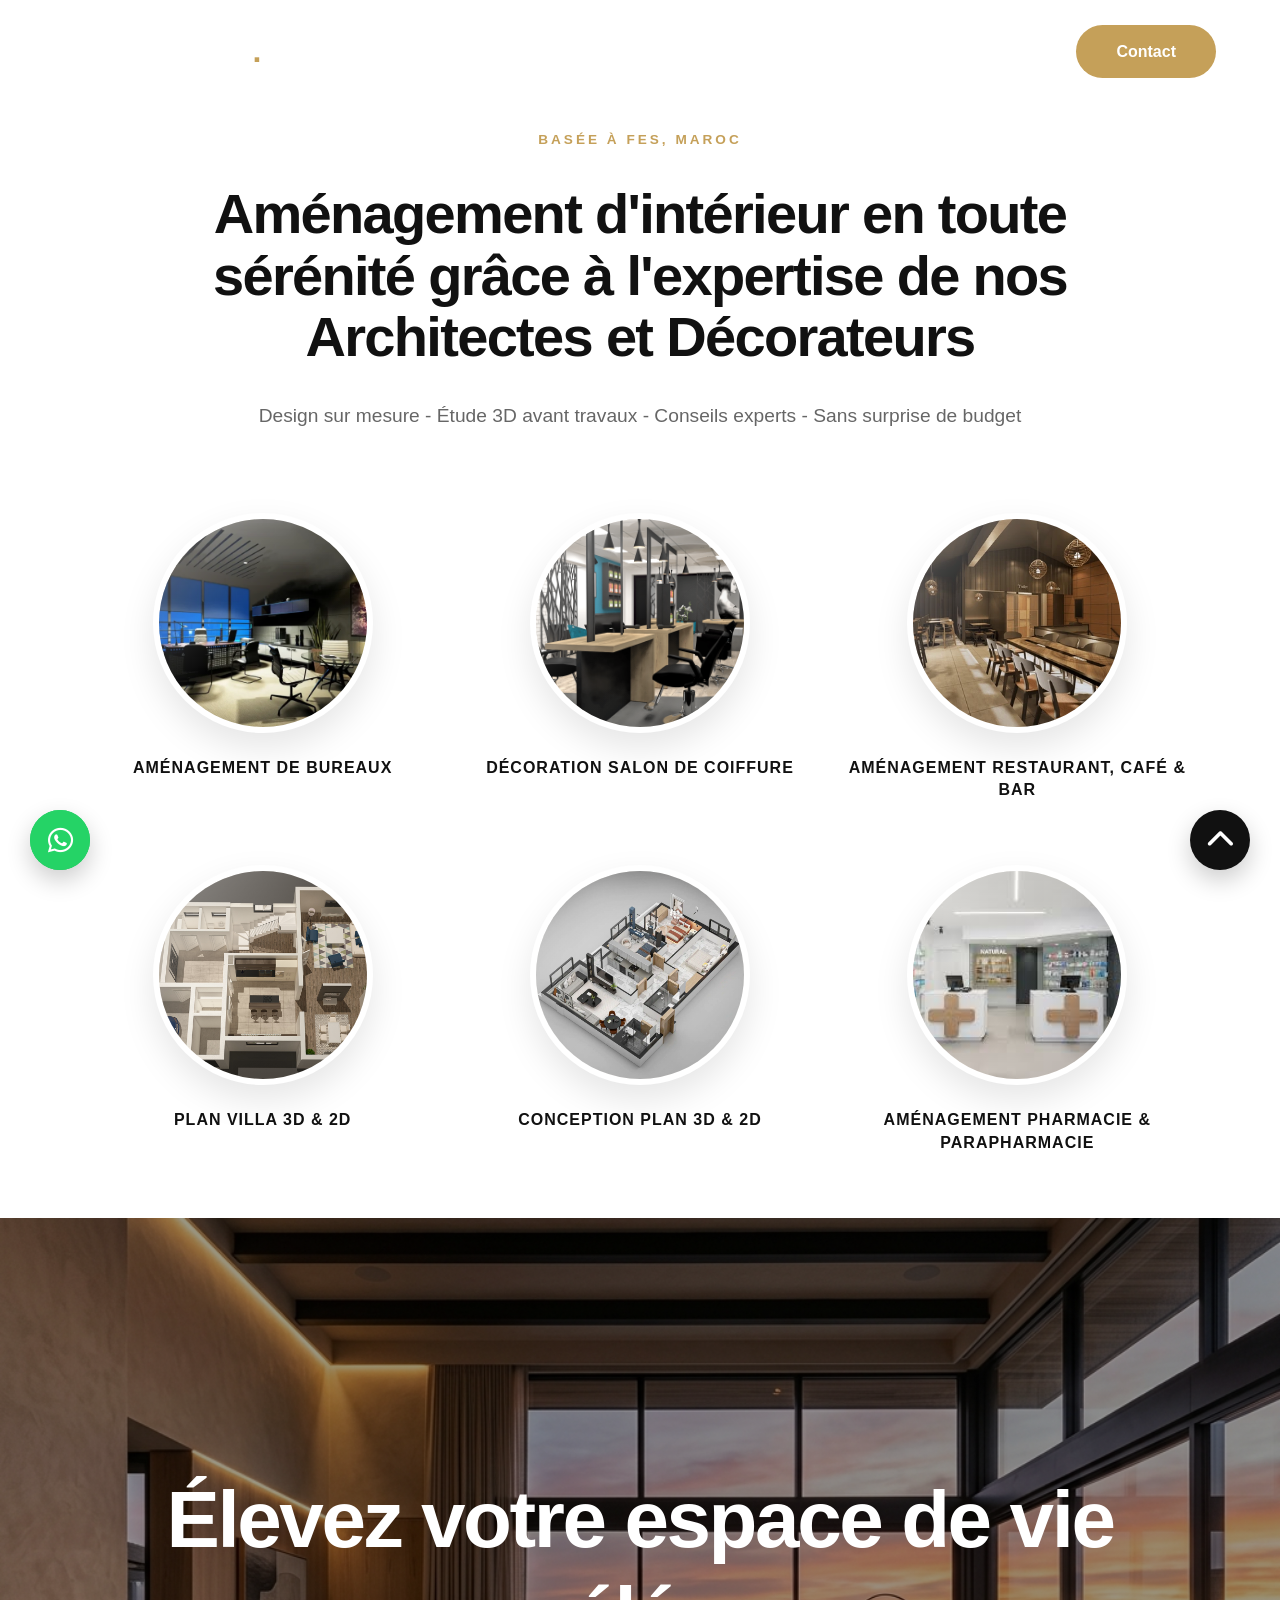
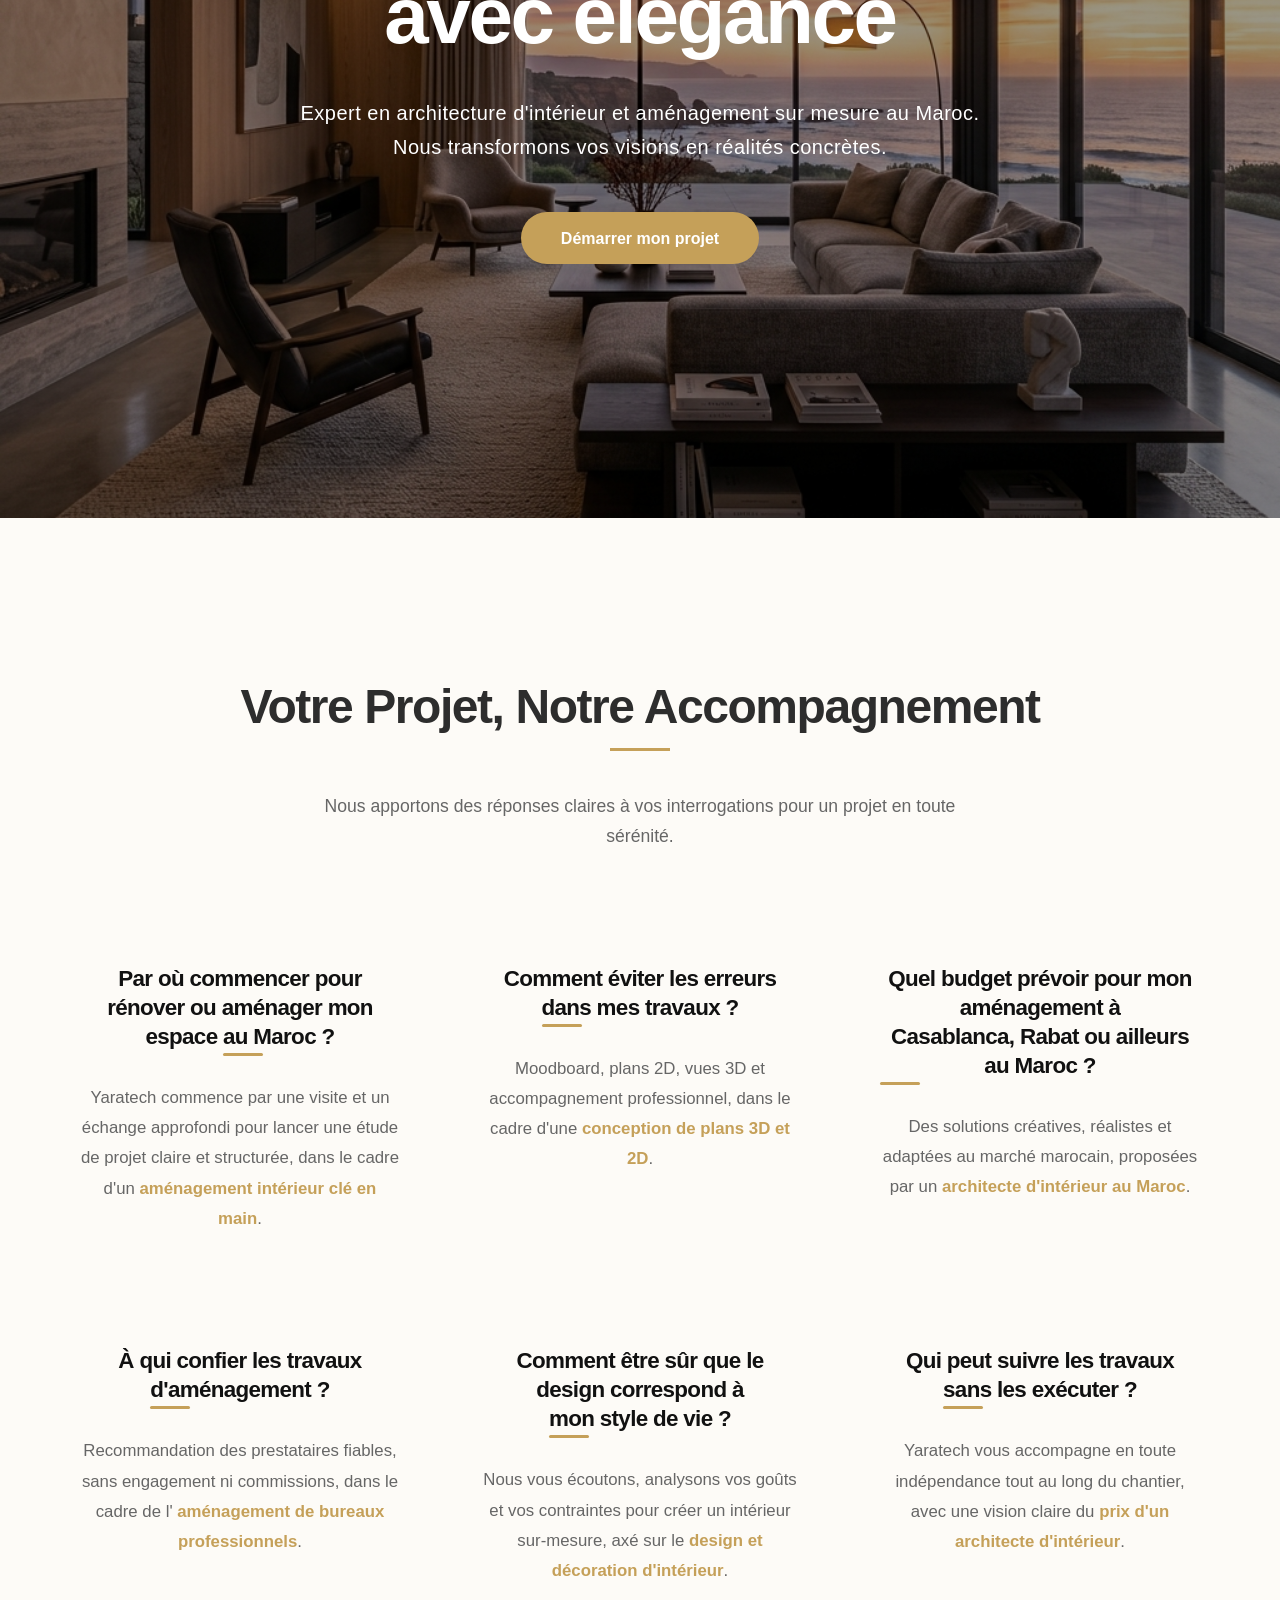
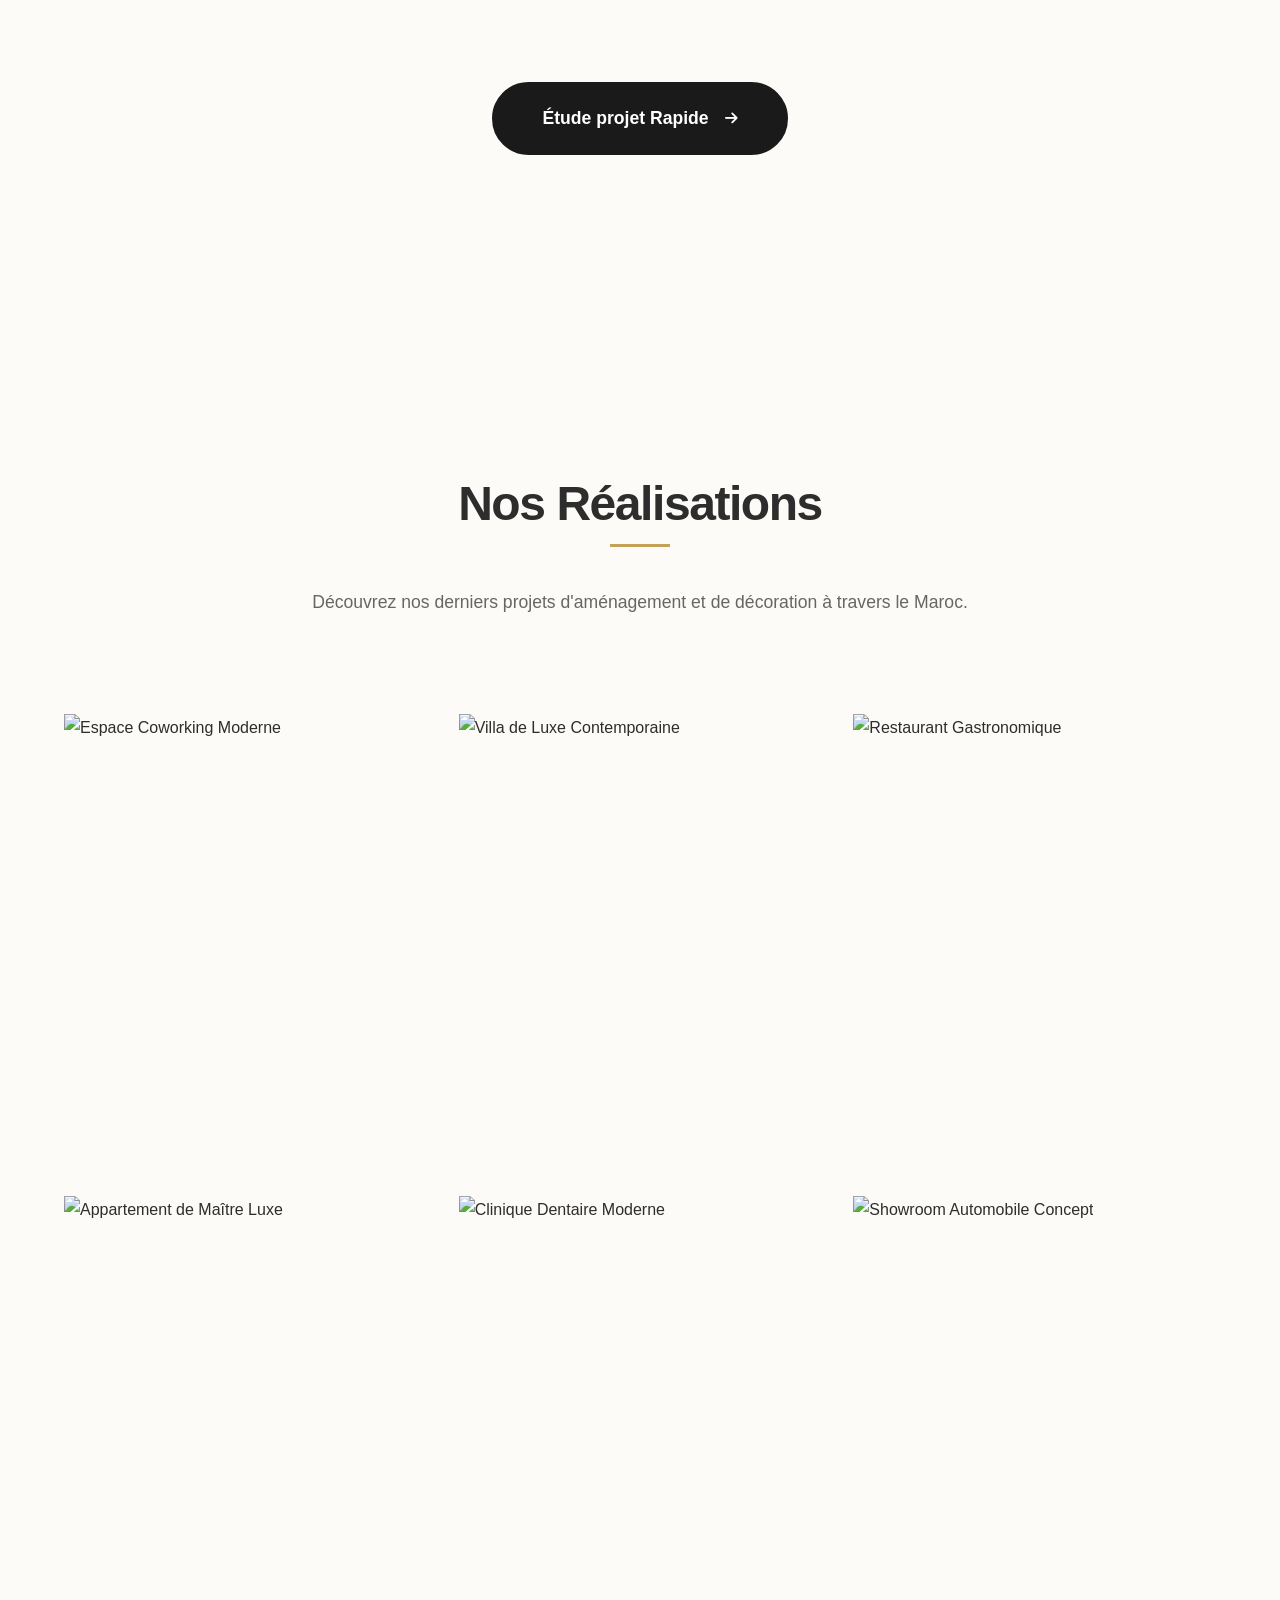
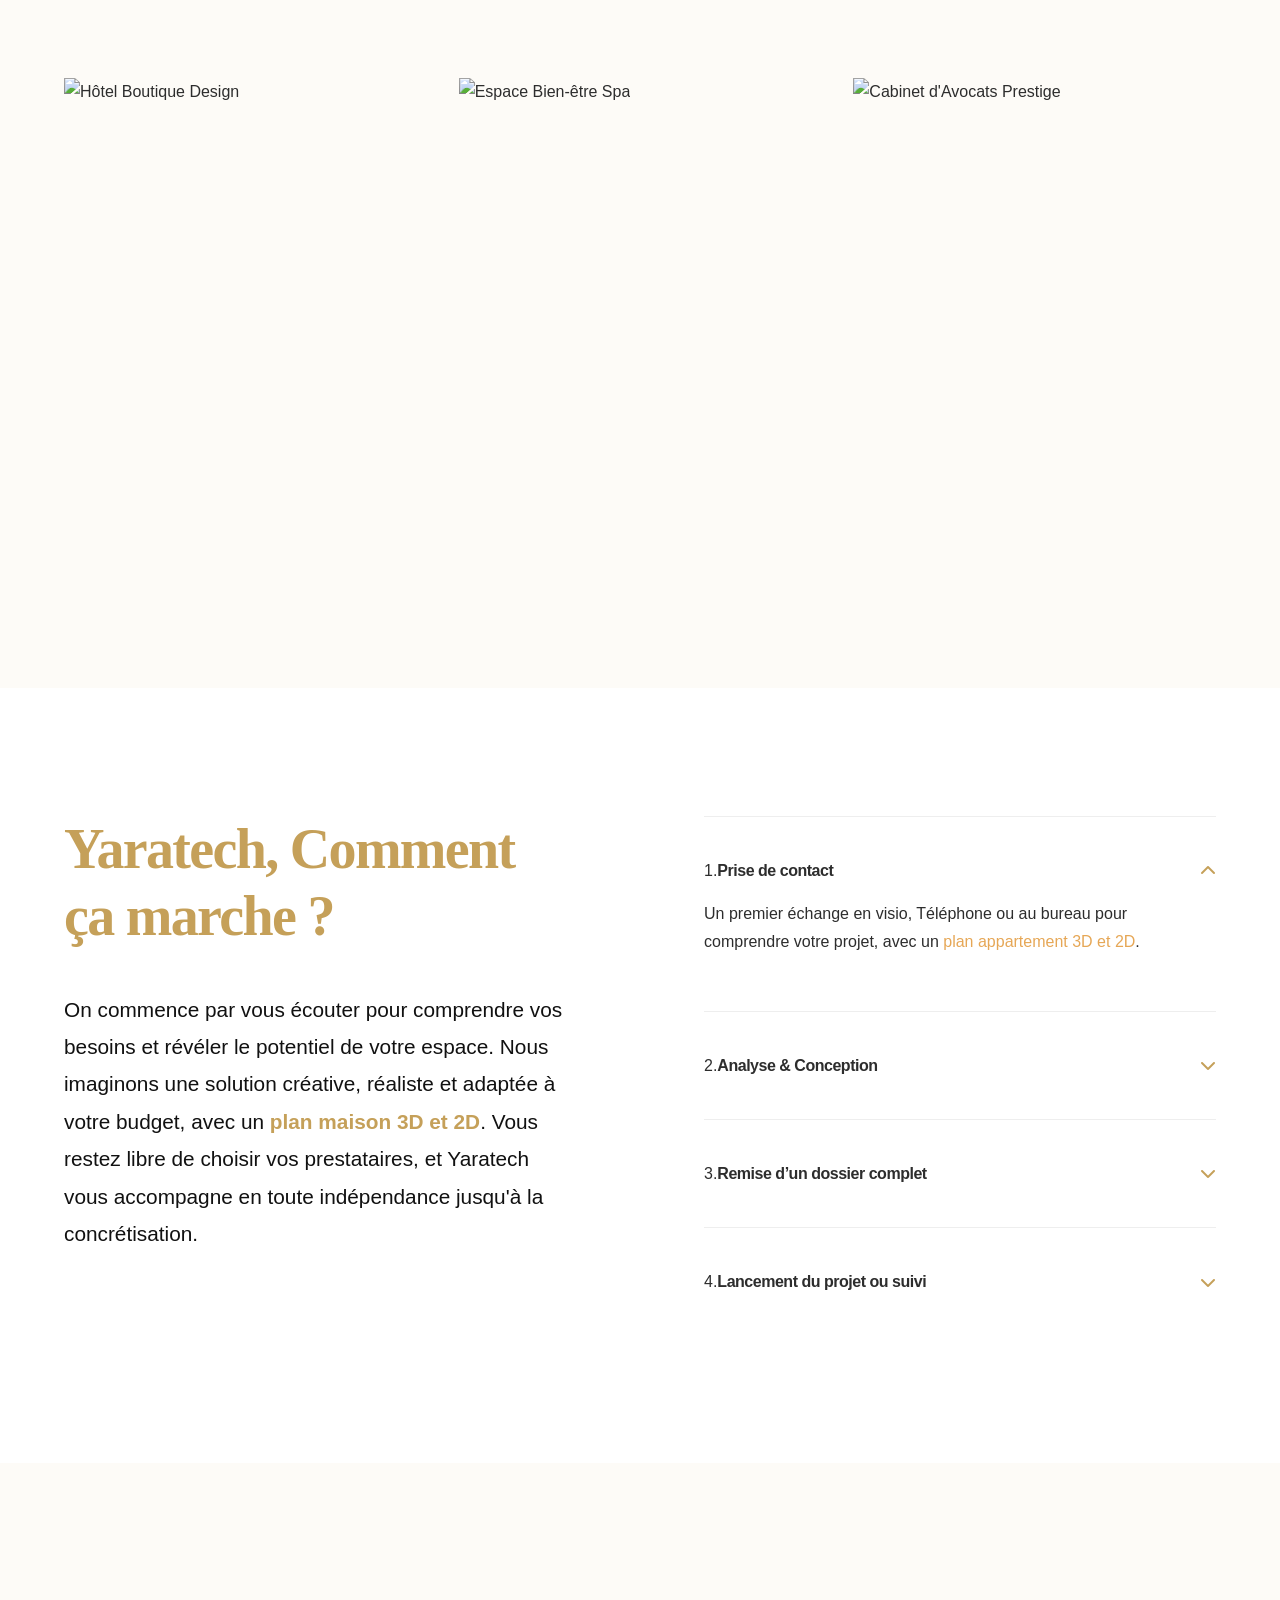
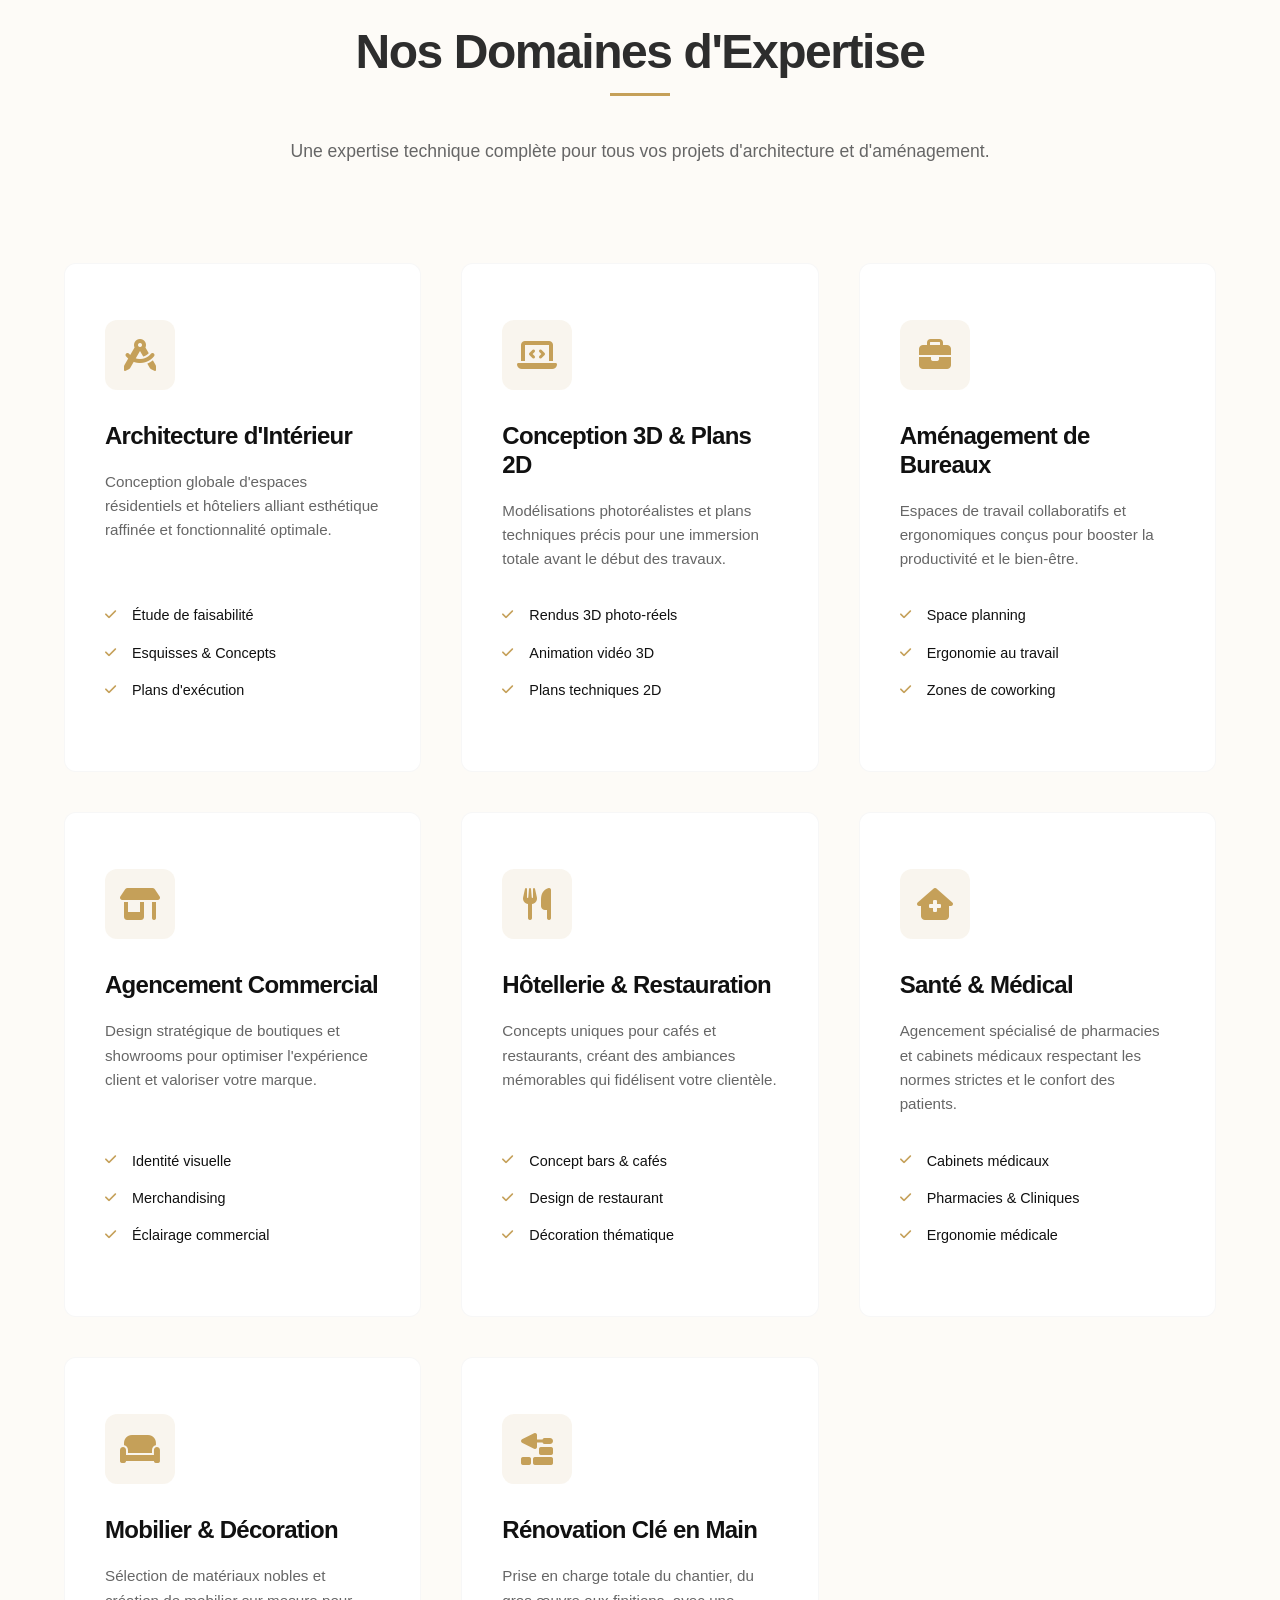
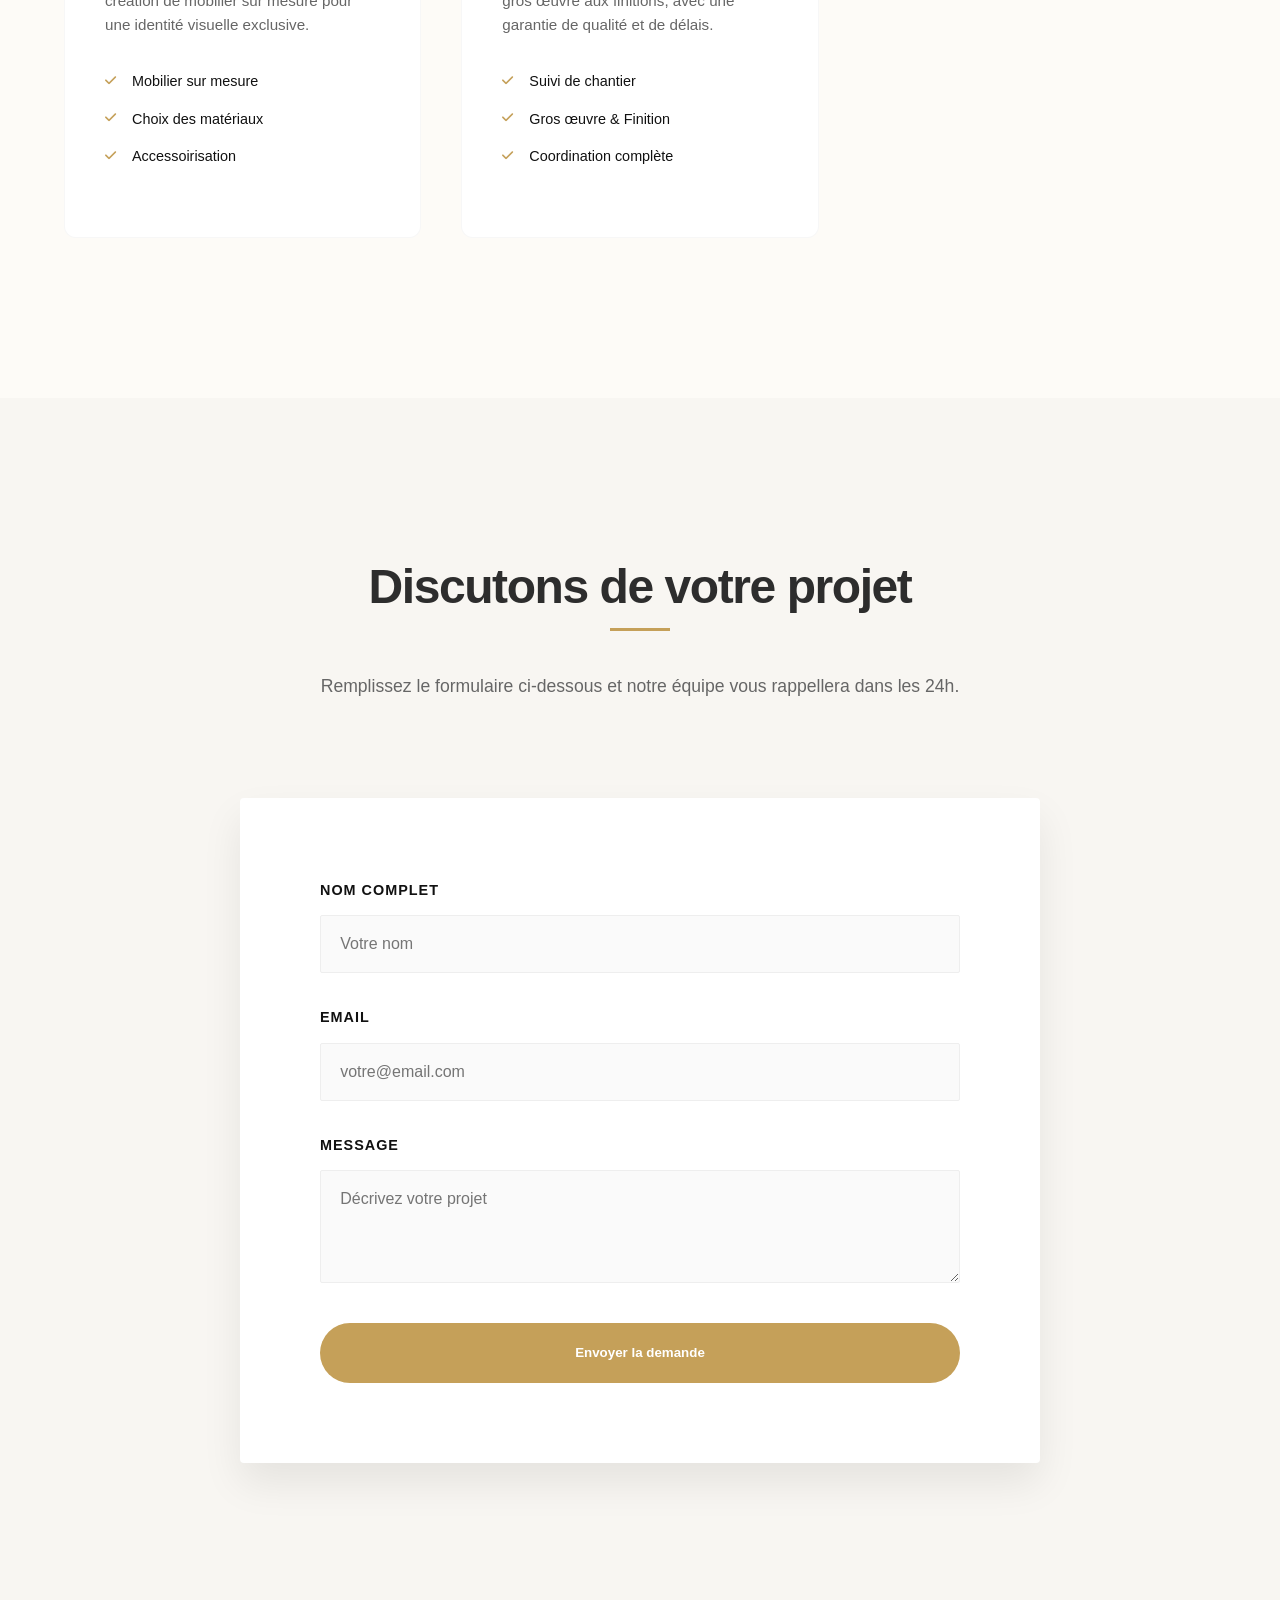
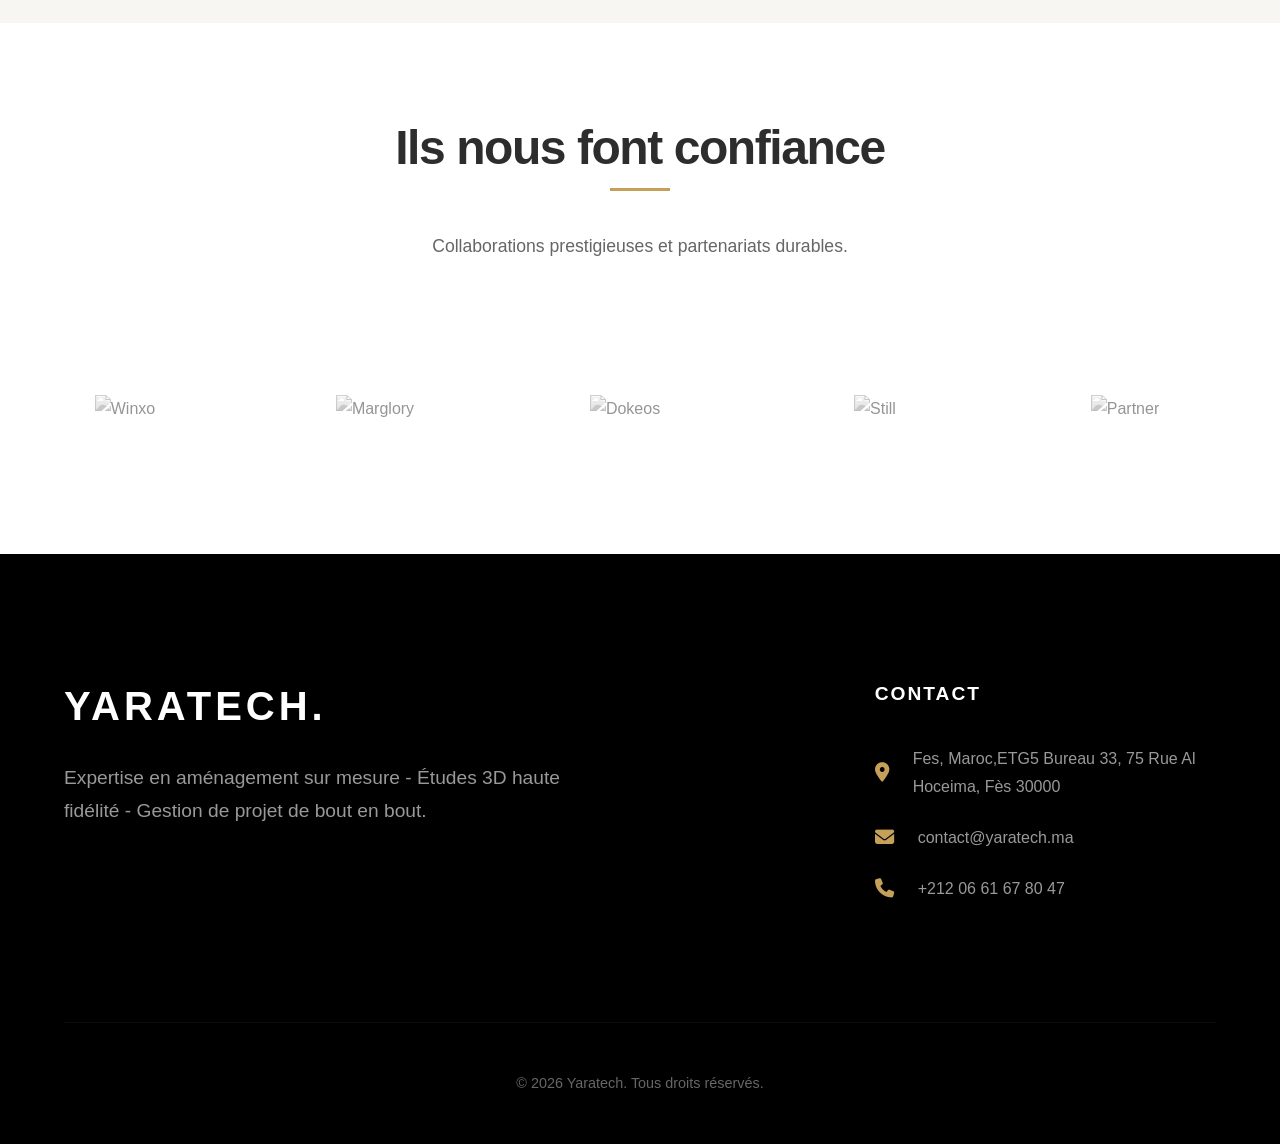
==== index.html @ e4901395 "premier commit" ====
<!DOCTYPE html>
<html lang="fr">

<head>
    <meta charset="UTF-8">
    <meta name="viewport" content="width=device-width, initial-scale=1.0">
    <title>Yaratech - Aménagement sur Mesure & Architecture d'Intérieur</title>
    <meta name="description"
        content="Yaratech est votre expert en architecture d'intérieur premium au Maroc. Conception 3D, aménagement de bureaux et villas de luxe.">
    <link rel="stylesheet" href="style.css">
    <link rel="stylesheet" href="https://cdnjs.cloudflare.com/ajax/libs/font-awesome/6.4.0/css/all.min.css">
</head>

<body>

    <header id="header">
        <div class="logo">YARATECH<span>.</span></div>
        <nav id="nav-menu">
            <ul>
                <li><a href="#accueil">Accueil</a></li>
                <li><a href="services.html">Services</a></li>
                <li><a href="#portfolio">Portfolio</a></li>
            </ul>
        </nav>
        <div class="header-actions">
            <a href="tel:+2120661678047" class="header-phone hide-mobile">+212 06 61 67 80 47</a>
            <a href="#contact" class="cta-button hide-mobile">Contact</a>
            <div class="mobile-nav-toggle" id="mobile-nav-toggle">
                <span></span>
                <span></span>
                <span></span>
            </div>
        </div>
    </header>

    <section id="intro">
        <div class="intro-tag">BASÉE À Fes, MAROC</div>
        <h2>Aménagement d'intérieur en toute sérénité grâce à l'expertise de nos Architectes et Décorateurs</h2>
        <p class="intro-sub">Design sur mesure - Étude 3D avant travaux - Conseils experts - Sans surprise de budget</p>

        <div class="intro-circles">
            <div class="circle-item">
                <div class="circle-img">
                    <img src="/assets/bureau.webp" alt="Aménagement de bureaux">
                </div>
                <h4>Aménagement de bureaux</h4>
            </div>
            <div class="circle-item">
                <div class="circle-img">
                    <img src="/assets/salon.png" alt="Décoration salon de coiffure">
                </div>
                <h4>Décoration salon de coiffure</h4>
            </div>
            <div class="circle-item">
                <div class="circle-img">
                    <img src="/assets/cafe.webp" alt="Aménagement restaurant, café & bar">
                </div>
                <h4>Aménagement restaurant, café & bar</h4>
            </div>
            <div class="circle-item">
                <div class="circle-img">
                    <img src="/assets/vill 3d.png" alt="Plan villa 3D & 2D">
                </div>
                <h4>Plan villa 3D & 2D</h4>
            </div>
            <div class="circle-item">
                <div class="circle-img">
                    <img src="/assets/conception 3D.webp" alt="Conception plan 3D & 2D">
                </div>
                <h4>Conception plan 3D & 2D</h4>
            </div>
            <div class="circle-item">
                <div class="circle-img">
                    <img src="/assets/pharmacie.jpg" alt="Aménagement pharmacie & parapharmacie">
                </div>
                <h4>Aménagement pharmacie & parapharmacie</h4>
            </div>
        </div>
    </section>

    <section id="accueil" class="hero">
        <h1>Élevez votre espace de vie avec élégance</h1>
        <p>Expert en architecture d'intérieur et aménagement sur mesure au Maroc. Nous transformons vos visions en
            réalités concrètes.</p>
        <div class="hero-btns">
            <a href="devis.html" class="cta-button">Démarrer mon projet</a>
        </div>
    </section>
    <section id="needs-solutions">
        <div class="section-title">
            <h2>Votre Projet, Notre Accompagnement</h2>
            <p>Nous apportons des réponses claires à vos interrogations pour un projet en toute sérénité.</p>
        </div>
        <div class="needs-grid">
            <div class="need-item">
                <h3>Par où commencer pour rénover ou aménager mon espace <span class="underline">au Maroc ?</span></h3>
                <p>Yaratech commence par une visite et un échange approfondi pour lancer une étude de projet claire et
                    structurée, dans le cadre d'un <span class="highlight">aménagement intérieur clé en main</span>.</p>
            </div>
            <div class="need-item">
                <h3>Comment éviter les erreurs <span class="underline">dans mes travaux ?</span></h3>
                <p>Moodboard, plans 2D, vues 3D et accompagnement professionnel, dans le cadre d'une <span
                        class="highlight">conception de plans 3D et 2D</span>.</p>
            </div>
            <div class="need-item">
                <h3>Quel budget prévoir pour mon aménagement à <span class="underline">Casablanca, Rabat ou ailleurs au
                        Maroc ?</span></h3>
                <p>Des solutions créatives, réalistes et adaptées au marché marocain, proposées par un <span
                        class="highlight">architecte d'intérieur au Maroc</span>.</p>
            </div>
            <div class="need-item">
                <h3>À qui confier les travaux <span class="underline">d'aménagement ?</span></h3>
                <p>Recommandation des prestataires fiables, sans engagement ni commissions, dans le cadre de l' <span
                        class="highlight">aménagement de bureaux professionnels</span>.</p>
            </div>
            <div class="need-item">
                <h3>Comment être sûr que le design correspond à <span class="underline">mon style de vie ?</span></h3>
                <p>Nous vous écoutons, analysons vos goûts et vos contraintes pour créer un intérieur sur-mesure, axé
                    sur le <span class="highlight">design et décoration d'intérieur</span>.</p>
            </div>
            <div class="need-item">
                <h3>Qui peut suivre les travaux <span class="underline">sans les exécuter ?</span></h3>
                <p>Yaratech vous accompagne en toute indépendance tout au long du chantier, avec une vision claire du
                    <span class="highlight">prix d'un architecte d'intérieur</span>.
                </p>
            </div>
        </div>
        <div class="needs-cta">
            <a href="devis.html" class="dark-cta-button">Étude projet Rapide <i class="fa-solid fa-arrow-right"></i></a>
        </div>
    </section>

    <section id="portfolio">
        <div class="section-title">
            <h2>Nos Réalisations</h2>
            <p>Découvrez nos derniers projets d'aménagement et de décoration à travers le Maroc.</p>
        </div>
        <div class="portfolio-grid">
            <a href="projet-detail.html?id=coworking" class="portfolio-item">
                <img src="https://images.unsplash.com/photo-1497366216548-37526070297c?w=1200&q=80"
                    alt="Espace Coworking Moderne">
                <div class="portfolio-overlay">
                    <h3>Espace Coworking</h3>
                    <p>Design Moderne & Ergonomique</p>
                </div>
            </a>
            <a href="projet-detail.html?id=villa" class="portfolio-item">
                <img src="https://images.unsplash.com/photo-1613490493576-7fde63acd811?w=1200&q=80"
                    alt="Villa de Luxe Contemporaine">
                <div class="portfolio-overlay">
                    <h3>Villa de Luxe</h3>
                    <p>Architecture Contemporaine</p>
                </div>
            </a>
            <a href="projet-detail.html?id=restaurant" class="portfolio-item">
                <img src="https://images.unsplash.com/photo-1517248135467-4c7edcad34c4?w=1200&q=80"
                    alt="Restaurant Gastronomique">
                <div class="portfolio-overlay">
                    <h3>Restaurant Gourmet</h3>
                    <p>Ambiance Chaleureuse & Chic</p>
                </div>
            </a>
            <a href="projet-detail.html?id=appartement" class="portfolio-item">
                <img src="https://images.unsplash.com/photo-1502672260266-1c1ef2d93688?w=1200&q=80"
                    alt="Appartement de Maître Luxe">
                <div class="portfolio-overlay">
                    <h3>Appartement de Maître</h3>
                    <p>Raffinement & Modernité</p>
                </div>
            </a>
            <a href="projet-detail.html?id=clinique" class="portfolio-item">
                <img src="https://images.unsplash.com/photo-1629909613654-28e377c37b09?w=1200&q=80"
                    alt="Clinique Dentaire Moderne">
                <div class="portfolio-overlay">
                    <h3>Clinique Privée</h3>
                    <p>Ergonomie & Sérénité</p>
                </div>
            </a>
            <a href="projet-detail.html?id=showroom" class="portfolio-item">
                <img src="https://images.unsplash.com/photo-1604014237800-1c9102c219da?w=1200&q=80"
                    alt="Showroom Automobile Concept">
                <div class="portfolio-overlay">
                    <h3>Showroom Concept</h3>
                    <p>Mise en valeur & Éclairage</p>
                </div>
            </a>
            <a href="projet-detail.html?id=hotel" class="portfolio-item">
                <img src="https://images.unsplash.com/photo-1566073771259-6a8506099945?w=1200&q=80"
                    alt="Hôtel Boutique Design">
                <div class="portfolio-overlay">
                    <h3>Hôtel Boutique</h3>
                    <p>Luxe & Hospitalité</p>
                </div>
            </a>
            <a href="projet-detail.html?id=spa" class="portfolio-item">
                <img src="https://images.unsplash.com/photo-1540555700478-d17b0d58ba06?w=1200&q=80"
                    alt="Espace Bien-être Spa">
                <div class="portfolio-overlay">
                    <h3>Espace Bien-être</h3>
                    <p>Détente & Sérénité</p>
                </div>
            </a>
            <a href="projet-detail.html?id=avocat" class="portfolio-item">
                <img src="https://images.unsplash.com/photo-1589829545856-d10d557cf95f?w=1200&q=80"
                    alt="Cabinet d'Avocats Prestige">
                <div class="portfolio-overlay">
                    <h3>Cabinet d'Avocats</h3>
                    <p>Prestige & Sobriété</p>
                </div>
            </a>
        </div>
    </section>
    <section id="process-modern">
        <div class="process-container">
            <div class="process-left">
                <h2 class="accent-title">Yaratech, Comment ça marche ?</h2>
                <p class="process-intro">On commence par vous écouter pour comprendre vos besoins et révéler le
                    potentiel de votre espace. Nous imaginons une solution créative, réaliste et adaptée à votre budget,
                    avec un <span class="highlight">plan maison 3D et 2D</span>. Vous restez libre de choisir vos
                    prestataires, et Yaratech vous accompagne en toute indépendance jusqu'à la concrétisation.</p>
            </div>
            <div class="process-right">
                <div class="process-item active">
                    <div class="process-header" onclick="toggleProcess(this)">
                        <span class="process-num">1.</span>
                        <h4>Prise de contact</h4>
                        <i class="fa-solid fa-chevron-down"></i>
                    </div>
                    <div class="process-body">
                        <p>Un premier échange en visio, Téléphone ou au bureau pour comprendre votre projet, avec un
                            <span class="highlight-alt">plan appartement 3D et 2D</span>.
                        </p>
                    </div>
                </div>
                <div class="process-item">
                    <div class="process-header" onclick="toggleProcess(this)">
                        <span class="process-num">2.</span>
                        <h4>Analyse & Conception</h4>
                        <i class="fa-solid fa-chevron-down"></i>
                    </div>
                    <div class="process-body">
                        <p>Études techniques, visuels et plans 3D selon vos envies et contraintes, avec un <span
                                class="highlight-alt">plan villa 3D et 2D</span>.</p>
                    </div>
                </div>
                <div class="process-item">
                    <div class="process-header" onclick="toggleProcess(this)">
                        <span class="process-num">3.</span>
                        <h4>Remise d’un dossier complet</h4>
                        <i class="fa-solid fa-chevron-down"></i>
                    </div>
                    <div class="process-body">
                        <p>Budget estimatif, matériaux, artisans, délais. Tout est clair et planifié pour <span
                                class="highlight-alt">l’aménagement de magasins et boutiques</span>.</p>
                    </div>
                </div>
                <div class="process-item">
                    <div class="process-header" onclick="toggleProcess(this)">
                        <span class="process-num">4.</span>
                        <h4>Lancement du projet ou suivi</h4>
                        <i class="fa-solid fa-chevron-down"></i>
                    </div>
                    <div class="process-body">
                        <p>Nous vous mettons en relation avec des artisans fiables et nous assurons le suivi du chantier
                            à vos côtés, sans réaliser les travaux nous-mêmes, pour <span
                                class="highlight-alt">l’aménagement de pharmacie et parapharmacie</span>.</p>
                    </div>
                </div>
            </div>
        </div>
    </section>
    <section id="services">
        <div class="section-title">
            <h2>Nos Domaines d'Expertise</h2>
            <p>Une expertise technique complète pour tous vos projets d'architecture et d'aménagement.</p>
        </div>
        <div class="services-grid">
            <div class="service-card">
                <div class="service-icon"><i class="fa-solid fa-compass-drafting"></i></div>
                <h3>Architecture d'Intérieur</h3>
                <p>Conception globale d'espaces résidentiels et hôteliers alliant esthétique raffinée et fonctionnalité
                    optimale.</p>
                <ul class="service-list">
                    <li><i class="fa-solid fa-check"></i> Étude de faisabilité</li>
                    <li><i class="fa-solid fa-check"></i> Esquisses & Concepts</li>
                    <li><i class="fa-solid fa-check"></i> Plans d'exécution</li>
                </ul>
            </div>
            <div class="service-card">
                <div class="service-icon"><i class="fa-solid fa-laptop-code"></i></div>
                <h3>Conception 3D & Plans 2D</h3>
                <p>Modélisations photoréalistes et plans techniques précis pour une immersion totale avant le début des
                    travaux.</p>
                <ul class="service-list">
                    <li><i class="fa-solid fa-check"></i> Rendus 3D photo-réels</li>
                    <li><i class="fa-solid fa-check"></i> Animation vidéo 3D</li>
                    <li><i class="fa-solid fa-check"></i> Plans techniques 2D</li>
                </ul>
            </div>
            <div class="service-card">
                <div class="service-icon"><i class="fa-solid fa-briefcase"></i></div>
                <h3>Aménagement de Bureaux</h3>
                <p>Espaces de travail collaboratifs et ergonomiques conçus pour booster la productivité et le bien-être.
                </p>
                <ul class="service-list">
                    <li><i class="fa-solid fa-check"></i> Space planning</li>
                    <li><i class="fa-solid fa-check"></i> Ergonomie au travail</li>
                    <li><i class="fa-solid fa-check"></i> Zones de coworking</li>
                </ul>
            </div>
            <div class="service-card">
                <div class="service-icon"><i class="fa-solid fa-shop"></i></div>
                <h3>Agencement Commercial</h3>
                <p>Design stratégique de boutiques et showrooms pour optimiser l'expérience client et valoriser votre
                    marque.</p>
                <ul class="service-list">
                    <li><i class="fa-solid fa-check"></i> Identité visuelle</li>
                    <li><i class="fa-solid fa-check"></i> Merchandising</li>
                    <li><i class="fa-solid fa-check"></i> Éclairage commercial</li>
                </ul>
            </div>
            <div class="service-card">
                <div class="service-icon"><i class="fa-solid fa-utensils"></i></div>
                <h3>Hôtellerie & Restauration</h3>
                <p>Concepts uniques pour cafés et restaurants, créant des ambiances mémorables qui fidélisent votre
                    clientèle.</p>
                <ul class="service-list">
                    <li><i class="fa-solid fa-check"></i> Concept bars & cafés</li>
                    <li><i class="fa-solid fa-check"></i> Design de restaurant</li>
                    <li><i class="fa-solid fa-check"></i> Décoration thématique</li>
                </ul>
            </div>
            <div class="service-card">
                <div class="service-icon"><i class="fa-solid fa-house-medical"></i></div>
                <h3>Santé & Médical</h3>
                <p>Agencement spécialisé de pharmacies et cabinets médicaux respectant les normes strictes et le confort
                    des patients.</p>
                <ul class="service-list">
                    <li><i class="fa-solid fa-check"></i> Cabinets médicaux</li>
                    <li><i class="fa-solid fa-check"></i> Pharmacies & Cliniques</li>
                    <li><i class="fa-solid fa-check"></i> Ergonomie médicale</li>
                </ul>
            </div>
            <div class="service-card">
                <div class="service-icon"><i class="fa-solid fa-couch"></i></div>
                <h3>Mobilier & Décoration</h3>
                <p>Sélection de matériaux nobles et création de mobilier sur mesure pour une identité visuelle
                    exclusive.</p>
                <ul class="service-list">
                    <li><i class="fa-solid fa-check"></i> Mobilier sur mesure</li>
                    <li><i class="fa-solid fa-check"></i> Choix des matériaux</li>
                    <li><i class="fa-solid fa-check"></i> Accessoirisation</li>
                </ul>
            </div>
            <div class="service-card">
                <div class="service-icon"><i class="fa-solid fa-trowel-bricks"></i></div>
                <h3>Rénovation Clé en Main</h3>
                <p>Prise en charge totale du chantier, du gros œuvre aux finitions, avec une garantie de qualité et de
                    délais.</p>
                <ul class="service-list">
                    <li><i class="fa-solid fa-check"></i> Suivi de chantier</li>
                    <li><i class="fa-solid fa-check"></i> Gros œuvre & Finition</li>
                    <li><i class="fa-solid fa-check"></i> Coordination complète</li>
                </ul>
            </div>
        </div>
    </section>







    <section id="contact">
        <div class="section-title">
            <h2>Discutons de votre projet</h2>
            <p>Remplissez le formulaire ci-dessous et notre équipe vous rappellera dans les 24h.</p>
        </div>
        <!-- Formulaire simplifié pour la démo -->
        <div class="contact-container">
            <form id="contact-form">
                <div class="form-group">
                    <label for="name">Nom Complet</label>
                    <input type="text" id="name" name="name" placeholder="Votre nom" required>
                    <span class="error-message">Veuillez entrer votre nom.</span>
                </div>
                <div class="form-group">
                    <label for="email">Email</label>
                    <input type="email" id="email" name="email" placeholder="votre@email.com" required>
                    <span class="error-message">Veuillez entrer un email valide.</span>
                </div>
                <div class="form-group">
                    <label for="message">Message</label>
                    <textarea id="message" name="message" rows="4" placeholder="Décrivez votre projet"
                        required></textarea>
                    <span class="error-message">Veuillez entrer votre message.</span>
                </div>
                <button type="submit" class="cta-button" id="submit-btn">
                    <span class="btn-text">Envoyer la demande</span>
                    <span class="loader"></span>
                </button>
            </form>
            <div id="form-success" class="form-success-msg">
                <i class="fa-solid fa-circle-check"></i>
                <h3>Merci !</h3>
                <p>Votre demande a été envoyée avec succès. Notre équipe vous contactera sous 24h.</p>
                <button type="button" class="cta-button" onclick="resetForm()">Nouveau message</button>
            </div>
        </div>
    </section>

    <section id="partners">
        <div class="section-title">
            <h2>Ils nous font confiance</h2>
            <p>Collaborations prestigieuses et partenariats durables.</p>
        </div>
        <div class="partners-slider">
            <div class="partners-track">
                <div class="partner-logo"><img src="site web btp_files/winxo-logo-png_seeklogo-315522.png" alt="Winxo">
                </div>
                <div class="partner-logo"><img src="site web btp_files/marglory-logo.webp" alt="Marglory"></div>
                <div class="partner-logo"><img src="site web btp_files/dokeos_logo.svg" alt="Dokeos"></div>
                <div class="partner-logo"><img src="site web btp_files/still-logo.svg" alt="Still"></div>
                <div class="partner-logo"><img src="site web btp_files/logo2.png" alt="Partner"></div>
                <!-- Duplicate for seamless scroll -->
                <div class="partner-logo"><img src="site web btp_files/winxo-logo-png_seeklogo-315522.png" alt="Winxo">
                </div>
                <div class="partner-logo"><img src="site web btp_files/marglory-logo.webp" alt="Marglory"></div>
                <div class="partner-logo"><img src="site web btp_files/dokeos_logo.svg" alt="Dokeos"></div>
                <div class="partner-logo"><img src="site web btp_files/still-logo.svg" alt="Still"></div>
                <div class="partner-logo"><img src="site web btp_files/logo2.png" alt="Partner"></div>
            </div>
        </div>
    </section>

    <footer>
        <div class="footer-content">
            <div class="footer-info">
                <h3>YARATECH<span>.</span></h3>
                <p>Expertise en aménagement sur mesure - Études 3D haute fidélité - Gestion de projet de bout en bout.
                </p>
            </div>
            <div class="footer-links">
                <h4>Contact</h4>
                <ul>
                    <li><i class="fa-solid fa-location-dot"></i> Fes, Maroc,ETG5 Bureau 33, 75 Rue Al Hoceima, Fès 30000
                    </li>
                    <li><i class="fa-solid fa-envelope"></i> contact@yaratech.ma</li>
                    <li><i class="fa-solid fa-phone"></i> +212 06 61 67 80 47
                    </li>
                </ul>
            </div>
        </div>
        <div class="footer-bottom">
            &copy; 2026 Yaratech. Tous droits réservés.
        </div>
    </footer>

    <div class="floating-actions">
        <a href="https://wa.me/2120661678047
" class="float-btn whatsapp" target="_blank">
            <i class="fa-brands fa-whatsapp"></i>
            <span class="pulse"></span>
        </a>
        <a href="#accueil" class="float-btn back-to-top" id="backToTop">
            <i class="fa-solid fa-chevron-up"></i>
        </a>
    </div>

    <script src="script.js"></script>
</body>

</html>
---- style.css ----
:root {
    --primary: #111111;
    --accent: #c5a059;
    --accent-dark: #a68546;
    --text-main: #2d2d2d;
    --text-muted: #666666;
    --bg-light: #fdfbf7;
    --white: #ffffff;
    --glass: rgba(255, 255, 255, 0.7);
    --glass-dark: rgba(17, 17, 17, 0.8);
    --transition: all 0.5s cubic-bezier(0.23, 1, 0.32, 1);
    --shadow: 0 20px 40px rgba(0, 0, 0, 0.08);
}

* {
    margin: 0;
    padding: 0;
    box-sizing: border-box;
}

html {
    scroll-behavior: smooth;
}

body {
    font-family: 'Outfit', sans-serif;
    background-color: var(--bg-light);
    color: var(--text-main);
    line-height: 1.7;
    overflow-x: hidden;
}

h1, h2, h3, h4 {
    font-weight: 700;
    letter-spacing: -0.03em;
    line-height: 1.2;
}

a {
    text-decoration: none;
    color: inherit;
    transition: var(--transition);
}

ul {
    list-style: none;
}

/* Header & Nav */
header, .header-static {
    position: fixed;
    top: 0;
    left: 0;
    width: 100%;
    padding: 1.5rem 5%;
    z-index: 1000;
    display: flex;
    justify-content: space-between;
    align-items: center;
    transition: var(--transition);
}

.header-static {
    background: #1a1a1a;
    border-bottom: 1px solid rgba(255,255,255,0.05);
}

.header-content-custom {
    display: flex;
    justify-content: space-between;
    align-items: center;
    max-width: 1500px;
    margin: 0 auto;
    width: 100%;
}

header.scrolled {
    background: #1a1a1a;
    padding: 1.2rem 5%;
    box-shadow: 0 10px 30px rgba(0, 0, 0, 0.2);
}

.logo {
    font-size: 2rem;
    font-weight: 800;
    color: var(--white);
    text-transform: uppercase;
    letter-spacing: 2px;
    transition: var(--transition);
}

.logo span {
    color: var(--accent);
}

nav ul, .nav-center {
    display: flex;
    gap: 4rem; /* Wide spacing */
    align-items: center;
}

nav ul li a, .nav-center a {
    color: var(--white);
    font-weight: 500;
    font-size: 1rem;
    position: relative;
    transition: var(--transition);
    text-decoration: none;
}

nav ul li a:hover, .nav-center a:hover {
    color: var(--accent);
}

.nav-center a.active {
    color: var(--accent);
}

.header-actions, .header-right {
    display: flex;
    align-items: center;
    gap: 4rem; /* Wide spacing */
}

@media (max-width: 1024px) {
    .header-actions, .header-right {
        gap: 2rem;
    }
}

@media (max-width: 768px) {
    .hide-mobile {
        display: none !important;
    }
    .header-actions, .header-right {
        gap: 1rem;
    }
    .logo {
        font-size: 1.5rem;
    }
}

.header-phone, .phone-number {
    color: var(--white);
    font-weight: 500;
    font-size: 1rem;
    text-decoration: none;
}

.cta-button, .contact-pill-btn {
    background: var(--accent);
    color: var(--white);
    padding: 0.8rem 2.5rem;
    border-radius: 50px;
    font-weight: 600;
    transition: var(--transition);
    text-decoration: none;
    border: none;
    cursor: pointer;
    display: inline-flex;
    align-items: center;
    justify-content: center;
    position: relative;
    overflow: hidden;
}

.cta-button:hover {
    background-color: var(--accent-dark);
    transform: translateY(-2px);
    box-shadow: 0 10px 25px rgba(197, 160, 89, 0.3);
}

/* Mobile Nav Toggle */
.mobile-nav-toggle {
    display: none;
    flex-direction: column;
    justify-content: space-between;
    width: 30px;
    height: 21px;
    cursor: pointer;
    z-index: 1001;
}

.mobile-nav-toggle span {
    width: 100%;
    height: 2px;
    background-color: var(--white);
    transition: var(--transition);
}

header.scrolled .mobile-nav-toggle span {
    background-color: var(--primary);
}

.mobile-nav-toggle.active span:nth-child(1) {
    transform: translateY(9.5px) rotate(45deg);
    background-color: var(--white) !important;
}

.mobile-nav-toggle.active span:nth-child(2) {
    opacity: 0;
}

.mobile-nav-toggle.active span:nth-child(3) {
    transform: translateY(-9.5px) rotate(-45deg);
    background-color: var(--white) !important;
}

/* Hero Section */
.hero {
    height: 100vh;
    width: 100%;
    background: linear-gradient(rgba(0, 0, 0, 0.4), rgba(0, 0, 0, 0.4)), url('assets/hero.png');
    background-size: cover;
    background-position: center;
    display: flex;
    flex-direction: column;
    justify-content: center;
    align-items: center;
    text-align: center;
    color: var(--white);
    padding: 0 5%;
}

.hero h1 {
    font-size: 5rem;
    max-width: 1000px;
    margin-bottom: 2rem;
    animation: fadeInUp 1.2s cubic-bezier(0.23, 1, 0.32, 1);
}

.hero p {
    font-size: 1.25rem;
    max-width: 700px;
    margin-bottom: 3rem;
    font-weight: 300;
    letter-spacing: 0.5px;
    animation: fadeInUp 1.2s cubic-bezier(0.23, 1, 0.32, 1) 0.2s backwards;
}

/* Sections General */
section {
    padding: 10rem 5%;
}

.section-title {
    text-align: center;
    margin-bottom: 6rem;
}

.section-title h2 {
    font-size: 3rem;
    margin-bottom: 1.5rem;
    position: relative;
    display: inline-block;
}

.section-title h2::after {
    content: '';
    position: absolute;
    bottom: -15px;
    left: 50%;
    transform: translateX(-50%);
    width: 60px;
    height: 3px;
    background: var(--accent);
}

.section-title p {
    color: var(--text-muted);
    max-width: 700px;
    margin: 2rem auto 0;
    font-size: 1.1rem;
}

/* Services */
.services-grid {
    display: grid;
    grid-template-columns: repeat(auto-fit, minmax(280px, 1fr));
    gap: 2.5rem;
}

.service-card {
    background: var(--white);
    padding: 3.5rem 2.5rem;
    border-radius: 12px;
    transition: var(--transition);
    border: 1px solid rgba(0,0,0,0.03);
    position: relative;
    overflow: hidden;
    display: flex;
    flex-direction: column;
    height: 100%;
}

.service-card::after {
    content: '';
    position: absolute;
    bottom: 0;
    left: 0;
    width: 100%;
    height: 4px;
    background: linear-gradient(to right, var(--accent), var(--accent-dark));
    transform: scaleX(0);
    transition: var(--transition);
    transform-origin: left;
}

.service-card:hover {
    transform: translateY(-10px);
    box-shadow: 0 30px 60px rgba(0,0,0,0.07);
}

.service-card:hover::after {
    transform: scaleX(1);
}

.service-icon {
    width: 70px;
    height: 70px;
    background: rgba(197, 160, 89, 0.1);
    border-radius: 12px;
    display: flex;
    justify-content: center;
    align-items: center;
    margin-bottom: 2rem;
    transition: var(--transition);
}

.service-card:hover .service-icon {
    background: var(--accent);
    transform: rotateY(360deg);
}

.service-icon i {
    font-size: 2rem;
    color: var(--accent);
    margin-bottom: 0;
    transition: var(--transition);
}

.service-card:hover .service-icon i {
    color: var(--white);
}

.service-card h3 {
    margin-bottom: 1.2rem;
    font-size: 1.5rem;
    color: var(--primary);
}

.service-card p {
    color: var(--text-muted);
    font-size: 0.95rem;
    line-height: 1.6;
    margin-bottom: 2rem;
}

.service-list {
    list-style: none;
    padding: 0;
    margin-top: auto;
}

.service-list li {
    display: flex;
    align-items: center;
    gap: 1rem;
    font-size: 0.9rem;
    color: var(--primary);
    margin-bottom: 0.8rem;
    font-weight: 500;
}

.service-list li i {
    color: var(--accent);
    font-size: 0.8rem;
}

/* Portfolio */
.portfolio-grid {
    display: grid;
    grid-template-columns: repeat(auto-fit, minmax(350px, 1fr));
    gap: 2rem;
}

.portfolio-item {
    position: relative;
    height: 450px;
    overflow: hidden;
    cursor: pointer;
}

.portfolio-item img {
    width: 100%;
    height: 100%;
    object-fit: cover;
    transition: transform 1.5s cubic-bezier(0.23, 1, 0.32, 1);
}

.portfolio-overlay {
    position: absolute;
    inset: 0;
    background: rgba(17, 17, 17, 0.7);
    display: flex;
    flex-direction: column;
    justify-content: center;
    align-items: center;
    color: var(--white);
    opacity: 0;
    backdrop-filter: blur(5px);
    transition: var(--transition);
}

.portfolio-item:hover img {
    transform: scale(1.08);
}

.portfolio-item:hover .portfolio-overlay {
    opacity: 1;
}

.portfolio-overlay h3 {
    font-size: 2rem;
    margin-bottom: 0.5rem;
    transform: translateY(20px);
    transition: var(--transition) 0.1s;
}

.portfolio-overlay p {
    text-transform: uppercase;
    letter-spacing: 2px;
    font-size: 0.9rem;
    color: var(--accent);
    transform: translateY(20px);
    transition: var(--transition) 0.2s;
}

.portfolio-item:hover h3, 
.portfolio-item:hover p {
    transform: translateY(0);
}

/* Process Modern */
#process-modern {
    padding: 8rem 5%;
    background-color: var(--white);
}

.process-container {
    max-width: 1300px;
    margin: 0 auto;
    display: grid;
    grid-template-columns: 1fr 1fr;
    gap: 8rem;
    align-items: start;
}

.process-left h2.accent-title {
    font-size: 3.5rem;
    color: var(--accent);
    line-height: 1.2;
    margin-bottom: 2.5rem;
    font-family: 'Playfair Display', serif;
}

.process-intro {
    font-size: 1.3rem;
    line-height: 1.8;
    color: var(--primary);
    max-width: 500px;
}

.process-right {
    display: flex;
    flex-direction: column;
}

.process-item {
    border-top: 1px solid #eeeeee;
    padding: 1.5rem 0;
    transition: var(--transition);
}

.process-header {
    display: flex;
    align-items: center;
    padding: 1rem 0;
    cursor: pointer;
    position: relative;
}

.process-header i {
    position: absolute;
    right: 0;
    color: var(--accent);
    font-size: 1rem;
    transition: transform 0.4s ease;
}

.process-item.active .process-header i {
    transform: rotate(180deg);
}

.process-body {
    max-height: 0;
    overflow: hidden;
    transition: max-height 0.5s cubic-bezier(0, 1, 0, 1);
}

.process-item.active .process-body {
    max-height: 1000px;
    transition: max-height 1s ease-in-out;
    padding-bottom: 2rem;
}

.highlight {
    color: var(--accent);
    font-weight: 600;
}

.highlight-alt {
    color: #e6a756;
}

@media (max-width: 1024px) {
    .process-container {
        grid-template-columns: 1fr;
        gap: 5rem;
    }
    
    .process-left h2.accent-title {
        font-size: 2.8rem;
    }
}

/* Contact Section */
#contact {
    background-color: #f8f6f2;
}

.contact-container {
    max-width: 800px;
    margin: 0 auto;
    background: var(--white);
    padding: 5rem;
    border-radius: 4px;
    box-shadow: var(--shadow);
    position: relative;
}

.form-group {
    margin-bottom: 2rem;
    position: relative;
}

.form-group label {
    display: block;
    margin-bottom: 0.8rem;
    font-weight: 600;
    font-size: 0.9rem;
    text-transform: uppercase;
    letter-spacing: 1px;
    color: var(--primary);
}

.form-group input, 
.form-group textarea {
    width: 100%;
    padding: 1.2rem;
    border: 1px solid #eeeeee;
    background: #fafafa;
    font-family: inherit;
    font-size: 1rem;
    transition: var(--transition);
    border-radius: 2px;
}

.form-group input:focus, 
.form-group textarea:focus {
    outline: none;
    border-color: var(--accent);
    background: var(--white);
}

.error-message {
    color: #d63031;
    font-size: 0.8rem;
    margin-top: 0.5rem;
    display: none;
}

.form-group.error input, 
.form-group.error textarea {
    border-color: #ff7675;
}

.form-group.error .error-message {
    display: block;
}

#submit-btn {
    width: 100%;
    height: 60px;
}

.loader {
    width: 25px;
    height: 25px;
    border: 3px solid rgba(255,255,255,0.3);
    border-radius: 50%;
    border-top-color: var(--white);
    animation: spin 1s ease-in-out infinite;
    display: none;
}

@keyframes spin {
    to { transform: rotate(360deg); }
}

.form-success-msg {
    position: absolute;
    inset: 0;
    background: var(--white);
    display: none;
    flex-direction: column;
    justify-content: center;
    align-items: center;
    text-align: center;
    padding: 4rem;
    z-index: 5;
    border-radius: 4px;
}

.form-success-msg i {
    font-size: 5rem;
    color: var(--accent);
    margin-bottom: 2rem;
}

.form-success-msg h3 {
    font-size: 2.5rem;
    margin-bottom: 1rem;
}

.form-success-msg p {
    margin-bottom: 3rem;
    color: var(--text-muted);
}

/* Footer */
footer {
    background-color: #000000;
    color: var(--white);
    padding: 8rem 5% 3rem;
}

.footer-content {
    display: grid;
    grid-template-columns: 2fr 1fr;
    gap: 8rem;
    margin-bottom: 6rem;
}

.footer-info h3 {
    font-size: 2.5rem;
    margin-bottom: 2rem;
    color: var(--white);
    letter-spacing: 4px;
}

.footer-info h3 span {
    color: var(--white);
}

.footer-info p {
    font-size: 1.2rem;
    color: rgba(255,255,255,0.6);
    max-width: 500px;
}

.footer-links h4 {
    font-size: 1.2rem;
    margin-bottom: 2.5rem;
    text-transform: uppercase;
    letter-spacing: 2px;
}

.footer-links ul li {
    margin-bottom: 1.5rem;
    color: rgba(255,255,255,0.6);
    display: flex;
    align-items: center;
    gap: 1.5rem;
}

.footer-links i {
    color: var(--accent);
    font-size: 1.2rem;
}

.footer-bottom {
    text-align: center;
    padding-top: 3rem;
    border-top: 1px solid rgba(255, 255, 255, 0.05);
    font-size: 0.9rem;
    color: rgba(255,255,255,0.4);
}

/* Animations */
@keyframes fadeInUp {
    from {
        opacity: 0;
        transform: translateY(40px);
    }
    to {
        opacity: 1;
        transform: translateY(0);
    }
}

/* Responsive */
@media (max-width: 1024px) {
    .hero h1 { font-size: 3.5rem; }
    .footer-content { grid-template-columns: 1fr; gap: 4rem; }
}

@media (max-width: 768px) {
    section { padding: 6rem 5%; }
    .hero h1 { font-size: 2.8rem; }
    
    header { padding: 1.5rem 5%; }
    header.scrolled { padding: 1rem 5%; }

    .mobile-nav-toggle { display: flex; }

    #nav-menu {
        position: fixed;
        top: 0;
        right: -100%;
        width: 100%;
        height: 100vh;
        background: var(--glass-dark);
        backdrop-filter: blur(25px);
        -webkit-backdrop-filter: blur(25px);
        display: flex;
        justify-content: center;
        align-items: center;
        transition: var(--transition);
        z-index: 1000;
    }

    #nav-menu.active {
        right: 0;
    }

    nav ul {
        flex-direction: column;
        align-items: center;
        gap: 3rem;
    }

    nav ul li a {
        font-size: 1.5rem;
        color: var(--white) !important;
    }

    .hide-mobile { display: none; }
    
    .contact-container { padding: 3rem 1.5rem; }
    
    .portfolio-grid { grid-template-columns: 1fr; }
    .portfolio-item { height: 400px; }

    .intro-circles {
        grid-template-columns: 1fr;
        gap: 3rem;
    }
    
    .circle-img {
        width: 180px;
        height: 180px;
    }
}

.circle-item h4 {
    margin-top: 1.5rem;
    font-size: 1.2rem;
    font-weight: 600;
    color: var(--primary);
}

.partner-logo img {
    max-width: 150px;
    max-height: 50px;
    object-fit: contain;
}

/* Intro Section */
#intro {
    padding: 8rem 5% 4rem;
    text-align: center;
    background: var(--white);
}

.intro-tag {
    color: var(--accent);
    font-weight: 700;
    letter-spacing: 3px;
    font-size: 0.85rem;
    margin-bottom: 2rem;
    text-transform: uppercase;
}

#intro h2 {
    font-size: 3.5rem;
    max-width: 1000px;
    margin: 0 auto 2rem;
    color: var(--primary);
    line-height: 1.1;
}

.intro-sub {
    font-size: 1.2rem;
    color: var(--text-muted);
    margin-bottom: 5rem;
}

.intro-circles {
    display: grid;
    grid-template-columns: repeat(3, 1fr);
    gap: 4rem 2rem;
    margin-top: 5rem;
    max-width: 1100px;
    margin-left: auto;
    margin-right: auto;
    justify-items: center;
}

.circle-item {
    text-align: center;
    transition: var(--transition);
}

.circle-img {
    width: 220px;
    height: 220px;
    border-radius: 50%;
    overflow: hidden;
    margin: 0 auto;
    border: 6px solid var(--white);
    box-shadow: 0 15px 35px rgba(0,0,0,0.1);
    transition: var(--transition);
    background: var(--bg-light);
    position: relative;
}

.circle-img::after {
    content: '';
    position: absolute;
    inset: 0;
    background: linear-gradient(135deg, rgba(255,255,255,0.4) 0%, rgba(255,255,255,0) 50%, rgba(0,0,0,0.1) 100%);
    pointer-events: none;
}

.circle-img img {
    width: 100%;
    height: 100%;
    object-fit: cover;
    transition: transform 1s cubic-bezier(0.23, 1, 0.32, 1);
}

.circle-img:hover {
    transform: translateY(-15px) scale(1.05);
    border-color: var(--accent);
    box-shadow: 0 25px 50px rgba(197, 160, 89, 0.2);
}

.circle-img:hover img {
    transform: scale(1.15);
}

.circle-item h4 {
    margin-top: 1.5rem;
    font-size: 1rem;
    font-weight: 600;
    color: var(--primary);
    text-transform: uppercase;
    letter-spacing: 1px;
    line-height: 1.4;
}

/* Floating Actions */
.floating-actions {
    position: fixed;
    bottom: 30px;
    left: 0;
    right: 0;
    pointer-events: none;
    z-index: 999;
    padding: 0 30px;
    display: flex;
    justify-content: space-between;
}

.float-btn {
    width: 60px;
    height: 60px;
    border-radius: 50%;
    display: flex;
    justify-content: center;
    align-items: center;
    color: var(--white);
    font-size: 1.8rem;
    box-shadow: 0 10px 25px rgba(0,0,0,0.2);
    pointer-events: auto;
    transition: var(--transition);
}

.whatsapp {
    background-color: #25D366;
    position: relative;
}

.pulse {
    position: absolute;
    width: 100%;
    height: 100%;
    background: #25D366;
    border-radius: 50%;
    z-index: -1;
    animation: pulse 2s infinite;
}

@keyframes pulse {
    0% { transform: scale(1); opacity: 0.5; }
    100% { transform: scale(1.5); opacity: 0; }
}

.back-to-top {
    background-color: var(--primary);
    opacity: 0;
    visibility: hidden;
    transform: translateY(20px);
}

.back-to-top.show {
    opacity: 1;
    visibility: visible;
    transform: translateY(0);
}

.float-btn:hover {
    transform: scale(1.1) translateY(-5px);
}

/* Partners Section */
#partners {
    background: #fff;
    padding: 6rem 0;
    overflow: hidden;
}

.partners-slider {
    margin-top: 4rem;
    position: relative;
    width: 100%;
}

.partners-track {
    display: flex;
    width: calc(250px * 10);
    animation: scroll 30s linear infinite;
}

.partner-logo {
    width: 250px;
    height: 100px;
    display: flex;
    justify-content: center;
    align-items: center;
    filter: grayscale(1);
    opacity: 0.5;
    transition: var(--transition);
}

.partner-logo:hover {
    filter: grayscale(0);
    opacity: 1;
}

.partner-logo span {
    font-weight: 700;
    font-size: 1.2rem;
    letter-spacing: 2px;
    color: #333;
}

@keyframes scroll {
    0% { transform: translateX(0); }
    100% { transform: translateX(calc(-250px * 5)); }
}

/* Needs & Solutions Section */
#needs-solutions {
    background: var(--bg-light);
}

.needs-grid {
    display: grid;
    grid-template-columns: repeat(auto-fit, minmax(320px, 1fr));
    gap: 5rem 3rem;
    max-width: 1200px;
    margin: 0 auto;
}

.need-item {
    text-align: center;
    padding: 1rem;
}

.need-item h3 {
    font-size: 1.4rem;
    margin-bottom: 2rem;
    line-height: 1.3;
    color: var(--primary);
    position: relative;
    display: inline-block;
}

.need-item h3 .underline {
    position: relative;
    display: inline-block;
}

.need-item h3 .underline::after {
    content: '';
    position: absolute;
    bottom: -5px;
    left: 0;
    width: 40px;
    height: 3px;
    background: var(--accent);
    border-radius: 2px;
}

.need-item p {
    color: var(--text-muted);
    font-size: 1.05rem;
    line-height: 1.8;
}

.need-item .highlight {
    color: var(--accent);
    font-weight: 600;
}

@media (max-width: 768px) {
    .needs-grid {
        grid-template-columns: 1fr;
        gap: 4rem;
    }
}

.needs-cta {
    display: flex;
    justify-content: center;
    margin-top: 5rem;
}

.dark-cta-button {
    display: inline-flex;
    align-items: center;
    gap: 1rem;
    background-color: #1a1a1a;
    color: var(--white);
    padding: 1.2rem 3rem;
    border-radius: 50px;
    font-weight: 600;
    font-size: 1.1rem;
    transition: var(--transition);
    border: 2px solid #1a1a1a;
}

.dark-cta-button:hover {
    background-color: transparent;
    color: #1a1a1a;
    transform: translateY(-3px);
}

.dark-cta-button i {
    font-size: 0.9rem;
    transition: transform 0.3s ease;
}

.dark-cta-button:hover i {
    transform: translateX(5px);
}

/* Custom Multi-step Form */
.form-group-custom {
    margin-bottom: 3.5rem;
}

.main-label {
    display: block;
    font-size: 1.1rem;
    font-weight: 700;
    color: #444;
    margin-bottom: 1.5rem;
}

.required {
    color: #e74c3c;
}

.options-grid {
    display: grid;
    grid-template-columns: repeat(auto-fit, minmax(250px, 1fr));
    gap: 1rem;
}

.options-list {
    display: flex;
    flex-direction: column;
    gap: 0.8rem;
}

.option-box, .option-row {
    cursor: pointer;
    display: block;
    position: relative;
}

.option-box input, .option-row input {
    position: absolute;
    opacity: 0;
}

.box-content {
    display: block;
    padding: 1.2rem 2rem;
    background: #f5f5f5;
    border-radius: 4px;
    font-size: 1.05rem;
    color: #333;
    transition: all 0.3s ease;
    border: 2px solid transparent;
}

.option-box input:checked + .box-content,
.option-row input:checked + .box-content {
    background: #eeeeee;
    border-color: var(--accent);
    font-weight: 600;
}

.flat-input {
    width: 100%;
    padding: 1.2rem;
    background: #eeeeee;
    border: none;
    border-radius: 4px;
    font-family: inherit;
    font-size: 1rem;
    transition: background 0.3s ease;
}

.flat-input:focus {
    outline: none;
    background: #e5e5e5;
}

.contact-btn {
    background-color: #e67e22; /* Orange from image */
    color: var(--white);
    border: none;
    padding: 1.2rem 4rem;
    font-size: 1.1rem;
    font-weight: 600;
    border-radius: 4px;
    cursor: pointer;
    transition: var(--transition);
}

.contact-btn:hover {
    background-color: #d35400;
    transform: translateY(-2px);
    box-shadow: 0 10px 20px rgba(230, 126, 34, 0.2);
}

@media (max-width: 600px) {
    .devis-container {
        padding: 2rem !important;
    }
}

@media (max-width: 1024px) {
    nav ul, .nav-center {
        display: none;
    }
}
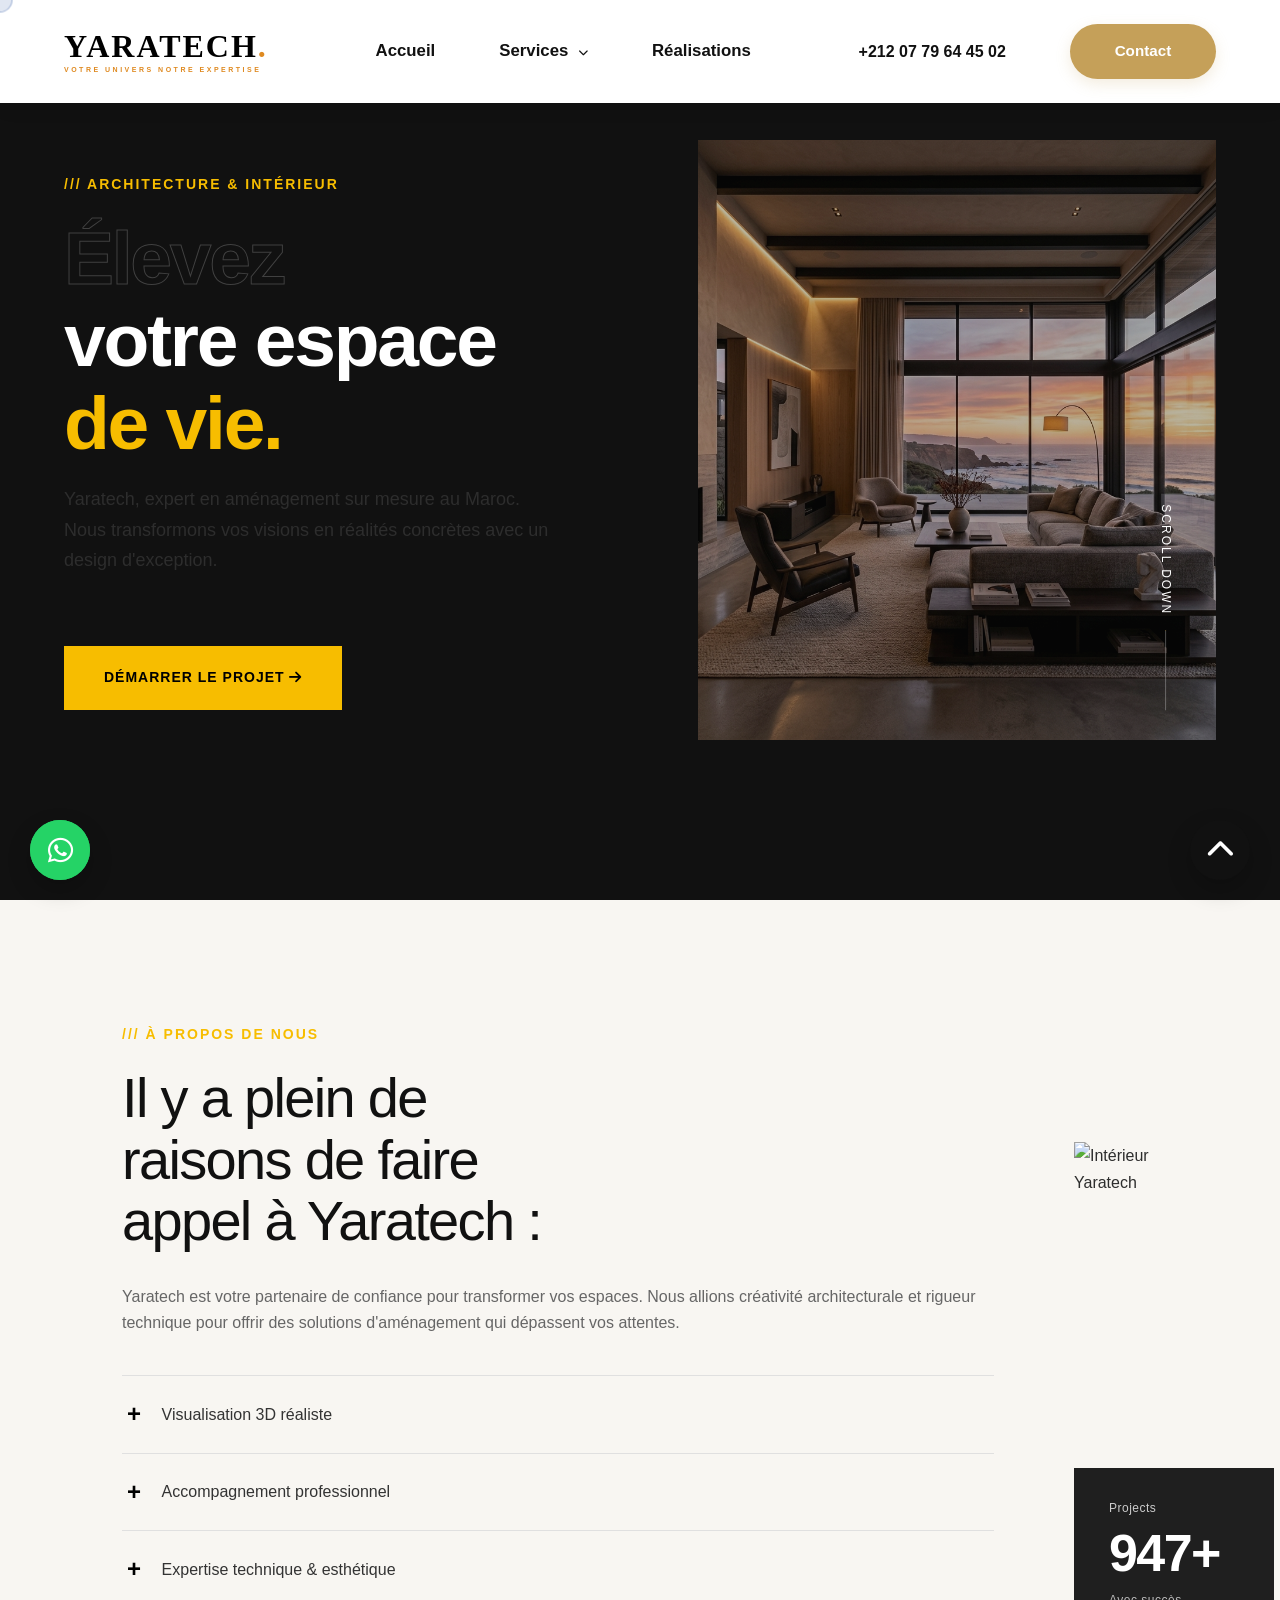
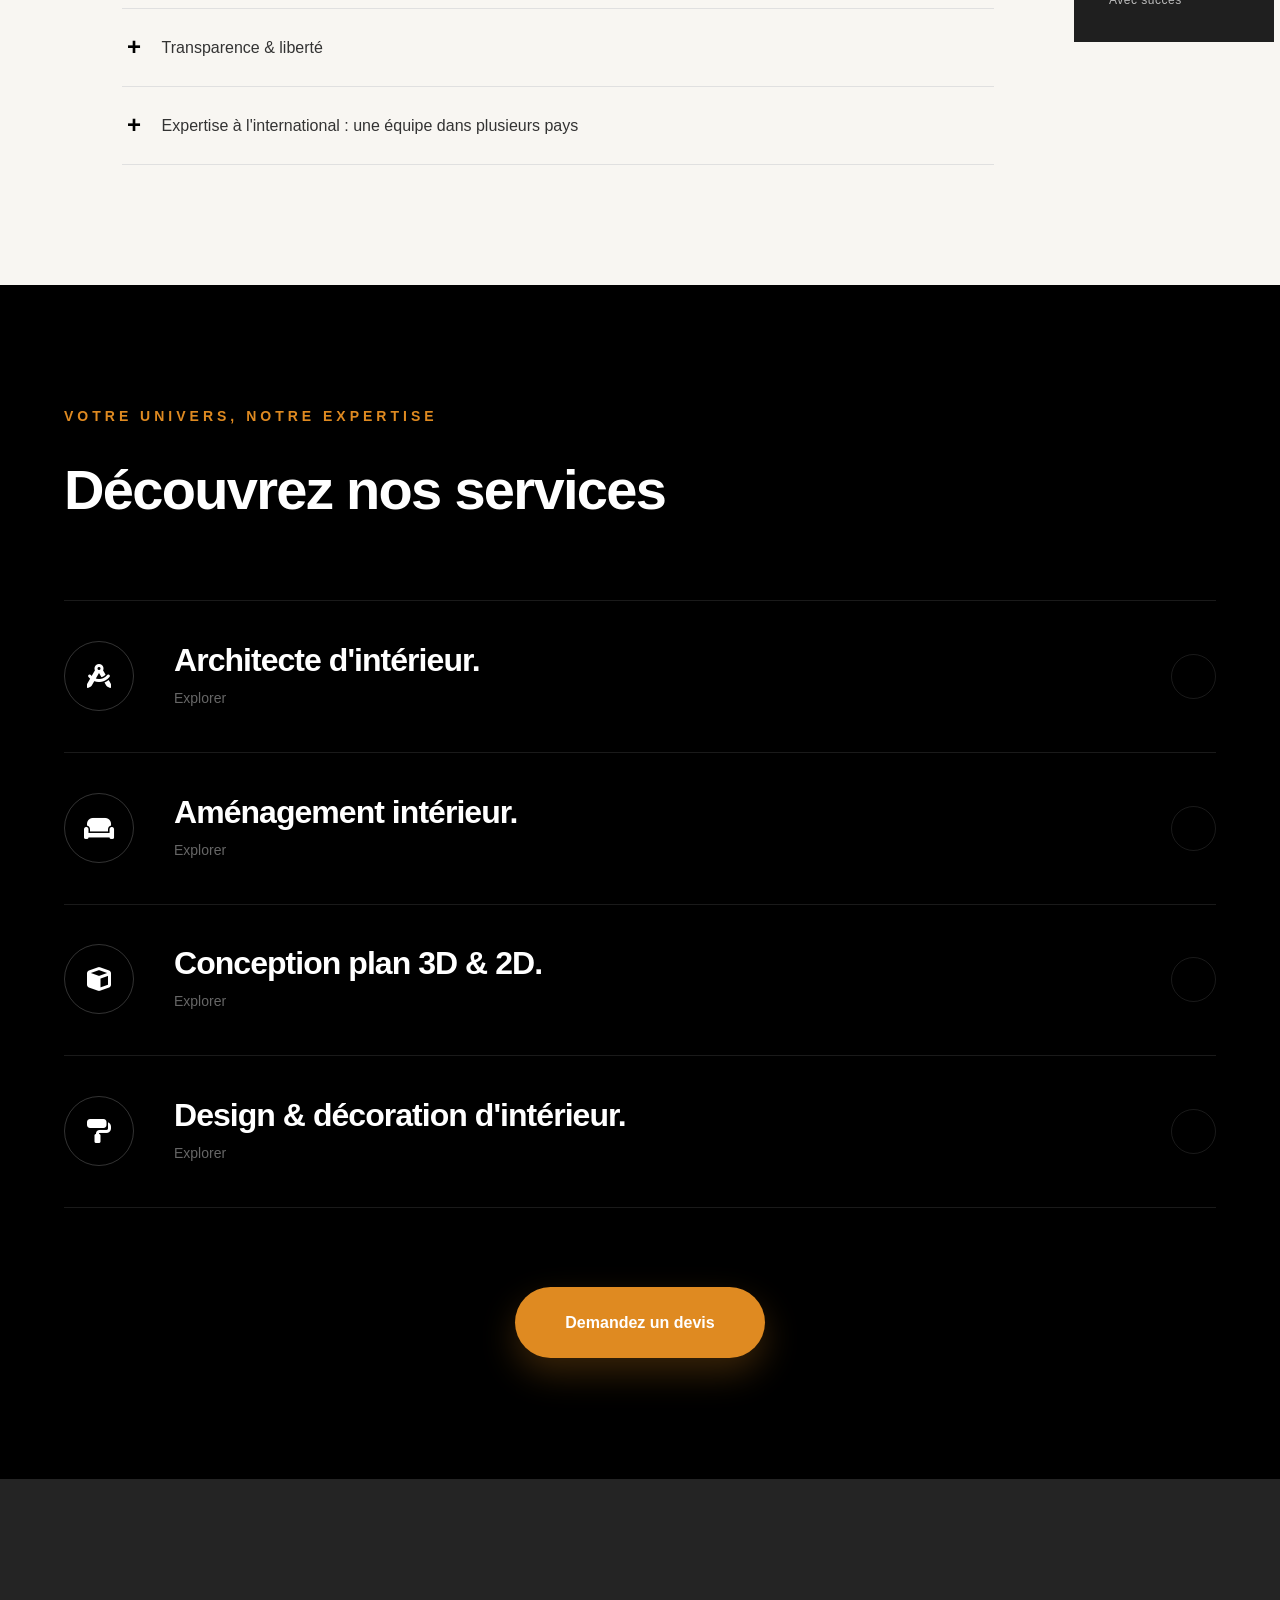
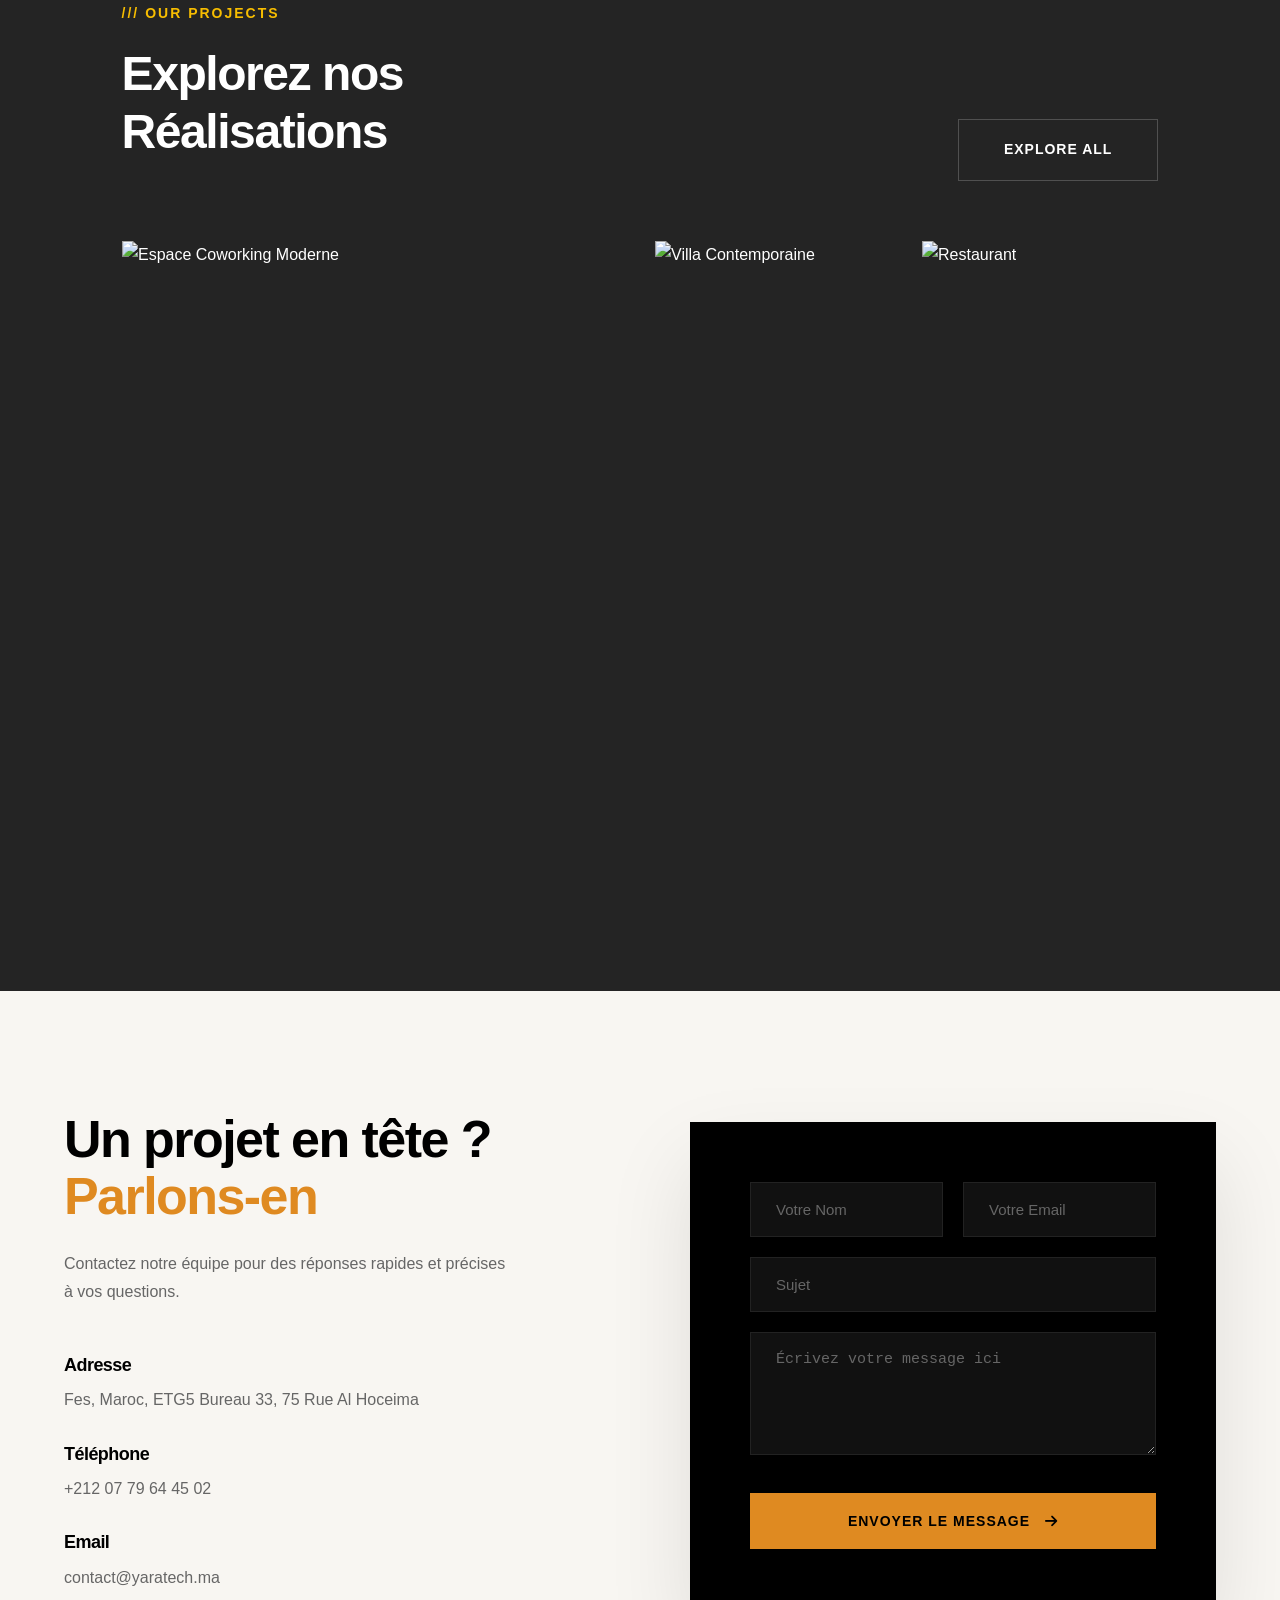
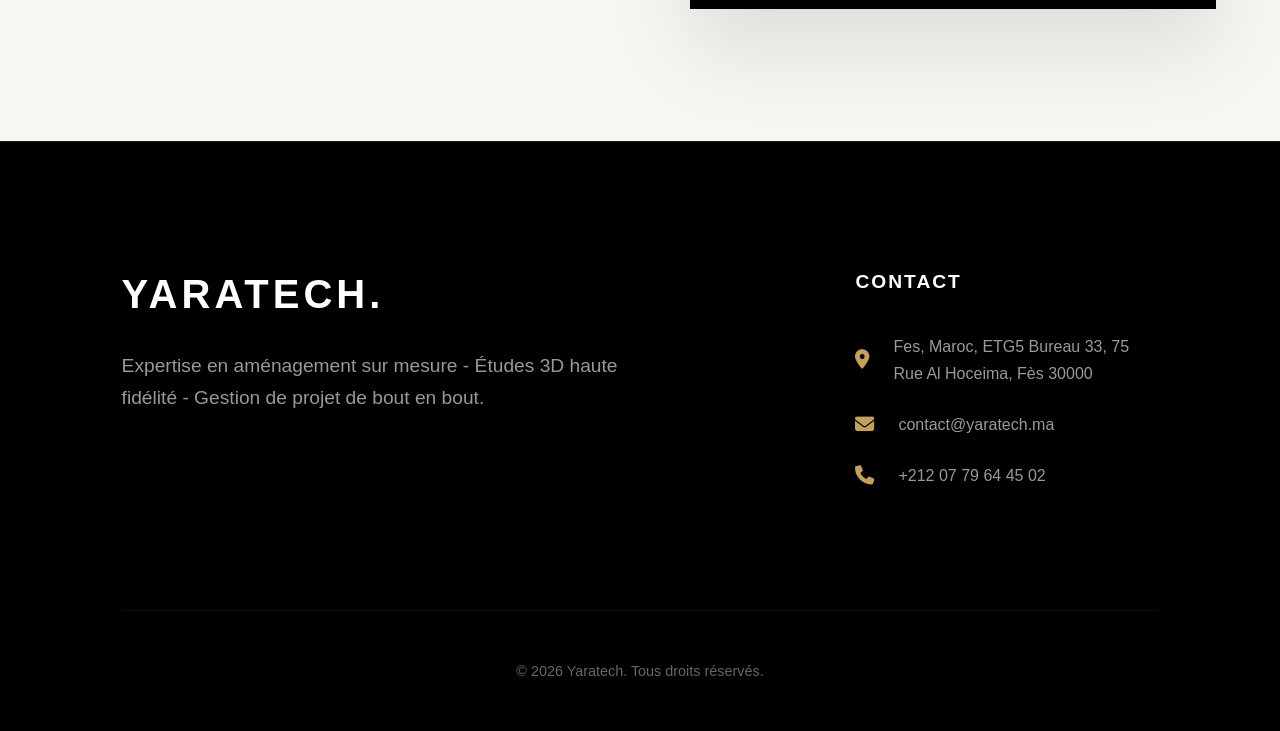
==== commit 96781ed2: "mise à jour du site" ====
--- a/index.html
+++ b/index.html
@@ -8,23 +8,94 @@
     <meta name="description"
         content="Yaratech est votre expert en architecture d'intérieur premium au Maroc. Conception 3D, aménagement de bureaux et villas de luxe.">
     <link rel="stylesheet" href="style.css">
+    <link rel="stylesheet" href="animations.css">
     <link rel="stylesheet" href="https://cdnjs.cloudflare.com/ajax/libs/font-awesome/6.4.0/css/all.min.css">
 </head>
 
 <body>
 
+    <div class="floating-actions">
+        <a href="https://wa.me/212779644502" class="float-btn whatsapp" target="_blank">
+            <i class="fa-brands fa-whatsapp"></i>
+            <span class="pulse"></span>
+        </a>
+        <a href="#header" class="float-btn back-to-top" id="backToTop">
+            <i class="fa-solid fa-chevron-up"></i>
+        </a>
+    </div>
+
+    
     <header id="header">
-        <div class="logo">YARATECH<span>.</span></div>
+        <div class="logo">
+            <a href="index.html">YARATECH<span class="yara-accent">.</span></a>
+            <span class="sub-logo">VOTRE UNIVERS NOTRE EXPERTISE</span>
+        </div>
         <nav id="nav-menu">
             <ul>
-                <li><a href="#accueil">Accueil</a></li>
-                <li><a href="services.html">Services</a></li>
-                <li><a href="#portfolio">Portfolio</a></li>
+                <li><a href="index.html#accueil">Accueil</a></li>
+                
+                <li class="has-dropdown">
+                    <a href="services.html">Services <i class="fa-solid fa-chevron-down" style="font-size: 10px; margin-left: 5px;"></i></a>
+                    <div class="yara-mega-menu">
+                        <div class="yara-mega-explorer">
+                            <div class="yara-mega-nav">
+                                <a href="service-detail.html?id=archi" class="yara-mega-nav-item active" data-mega="arch-mega" style="text-decoration: none; color: inherit; display: flex; align-items: center; justify-content: space-between; width: 100%;">
+                                    <span>Architecte d'intérieur</span>
+                                    <i class="fa-solid fa-chevron-right"></i>
+                                </a>
+                                <a href="amenagement-interieur.html" class="yara-mega-nav-item" data-mega="am-mega" style="text-decoration: none; color: inherit; display: flex; align-items: center; justify-content: space-between; width: 100%;">
+                                    <span>Aménagement intérieur</span>
+                                    <i class="fa-solid fa-chevron-right"></i>
+                                </a>
+                                <a href="service-detail.html?id=conception3d" class="yara-mega-nav-item" data-mega="plan-mega" style="text-decoration: none; color: inherit; display: flex; align-items: center; justify-content: space-between; width: 100%;">
+                                    <span>Conception plan 3D & 2D</span>
+                                    <i class="fa-solid fa-chevron-right"></i>
+                                </a>
+                                <a href="service-detail.html?id=design" class="yara-mega-nav-item" data-mega="deco-mega" style="text-decoration: none; color: inherit; display: flex; align-items: center; justify-content: space-between; width: 100%;">
+                                    <span>Design & décoration d'intérieur</span>
+                                    <i class="fa-solid fa-chevron-right"></i>
+                                </a>
+                            </div>
+                            <div class="yara-mega-panel">
+                                <div class="yara-mega-content active" id="arch-mega">
+                                    <a href="service-detail.html?id=prix-architecte">Prix architecte d'intérieur</a>
+                                </div>
+                                <div class="yara-mega-content" id="am-mega">
+                                    <a href="service-detail.html?id=am-bureaux">Aménagement de bureaux</a>
+                                    <a href="service-detail.html?id=am-magasin">Aménagement magasin & boutique</a>
+                                    <a href="service-detail.html?id=am-pharmacie">Aménagement pharmacie & parapharmacie</a>
+                                    <a href="service-detail.html?id=am-restaurant">Aménagement restaurant, café & bar</a>
+                                    <a href="service-detail.html?id=am-appartement">Aménagement appartement & studio</a>
+                                    <a href="service-detail.html?id=am-cuisine">Aménagement cuisine</a>
+                                    <a href="service-detail.html?id=am-sdb">Aménagement salle de bain</a>
+                                </div>
+                                <div class="yara-mega-content" id="plan-mega">
+                                    <a href="service-detail.html?id=plan-maison">Plan maison 3D & 2D</a>
+                                    <a href="service-detail.html?id=plan-appartement">Plan appartement 3D & 2D</a>
+                                    <a href="service-detail.html?id=plan-villa">Plan villa 3D & 2D</a>
+                                    <a href="service-detail.html?id=plan-cuisine">Conception cuisine 3D</a>
+                                </div>
+                                <div class="yara-mega-content" id="deco-mega">
+                                    <a href="service-detail.html?id=deco-interieur">Décoratrice & décorateur d'intérieur</a>
+                                    <a href="service-detail.html?id=deco-appartement">Décoration appartement</a>
+                                    <a href="service-detail.html?id=deco-coiffure">Décoration salon de coiffure</a>
+                                    <a href="service-detail.html?id=deco-medical">Décoration cabinet médical & dentaire</a>
+                                    <a href="service-detail.html?id=deco-bureau">Décoration bureau professionnel</a>
+                                    <a href="service-detail.html?id=deco-chambre">Décoration chambre</a>
+                                    <a href="service-detail.html?id=deco-salon">Décoration salon</a>
+                                    <a href="service-detail.html?id=deco-sdb">Décoration salle de bain</a>
+                                </div>
+                            </div>
+                        </div>
+                    </div>
+                </li>
+
+                <li><a href="realisations.html">Réalisations</a></li>
             </ul>
         </nav>
         <div class="header-actions">
-            <a href="tel:+2120661678047" class="header-phone hide-mobile">+212 06 61 67 80 47</a>
-            <a href="#contact" class="cta-button hide-mobile">Contact</a>
+            <a href="tel:+2120779644502" class="header-phone hide-mobile">+212 07 79 64 45 02</a>
+            <a href="contact.html" class="cta-button hide-mobile">Contact</a>
             <div class="mobile-nav-toggle" id="mobile-nav-toggle">
                 <span></span>
                 <span></span>
@@ -32,443 +103,326 @@
             </div>
         </div>
     </header>
-
-    <section id="intro">
-        <div class="intro-tag">BASÉE À Fes, MAROC</div>
-        <h2>Aménagement d'intérieur en toute sérénité grâce à l'expertise de nos Architectes et Décorateurs</h2>
-        <p class="intro-sub">Design sur mesure - Étude 3D avant travaux - Conseils experts - Sans surprise de budget</p>
-
-        <div class="intro-circles">
-            <div class="circle-item">
-                <div class="circle-img">
-                    <img src="/assets/bureau.webp" alt="Aménagement de bureaux">
-                </div>
-                <h4>Aménagement de bureaux</h4>
-            </div>
-            <div class="circle-item">
-                <div class="circle-img">
-                    <img src="/assets/salon.png" alt="Décoration salon de coiffure">
-                </div>
-                <h4>Décoration salon de coiffure</h4>
-            </div>
-            <div class="circle-item">
-                <div class="circle-img">
-                    <img src="/assets/cafe.webp" alt="Aménagement restaurant, café & bar">
-                </div>
-                <h4>Aménagement restaurant, café & bar</h4>
-            </div>
-            <div class="circle-item">
-                <div class="circle-img">
-                    <img src="/assets/vill 3d.png" alt="Plan villa 3D & 2D">
-                </div>
-                <h4>Plan villa 3D & 2D</h4>
-            </div>
-            <div class="circle-item">
-                <div class="circle-img">
-                    <img src="/assets/conception 3D.webp" alt="Conception plan 3D & 2D">
-                </div>
-                <h4>Conception plan 3D & 2D</h4>
-            </div>
-            <div class="circle-item">
-                <div class="circle-img">
-                    <img src="/assets/pharmacie.jpg" alt="Aménagement pharmacie & parapharmacie">
-                </div>
-                <h4>Aménagement pharmacie & parapharmacie</h4>
+    
+
+    <!-- HERO SECTION -->
+    <section id="accueil" class="potu-hero">
+        <div class="potu-container potu-hero-inner">
+            <div class="potu-hero-left reveal-left">
+                <span class="potu-subtitle">/// ARCHITECTURE & INTÉRIEUR</span>
+                <h1 class="potu-title">
+                    <span class="outline-potu">Élevez</span><br>
+                    votre espace<br>
+                    <span class="text-yellow">de vie.</span>
+                </h1>
+                <p class="potu-desc">Yaratech, expert en aménagement sur mesure au Maroc. Nous transformons vos visions en réalités concrètes avec un design d'exception.</p>
+                <div class="potu-hero-btns">
+                    <a href="devis.html" class="potu-btn-hero">DÉMARRER LE PROJET <i class="fa-solid fa-arrow-right"></i></a>
+                </div>
+
+            </div>
+            <div class="potu-hero-right reveal-right">
+                <div class="potu-hero-img-box">
+                    <img src="assets/hero.png" alt="Architecture hero">
+                </div>
+                <div class="potu-scroll-down">
+                    <span>SCROLL DOWN</span>
+                    <div class="potu-line"></div>
+                </div>
             </div>
         </div>
     </section>
 
-    <section id="accueil" class="hero">
-        <h1>Élevez votre espace de vie avec élégance</h1>
-        <p>Expert en architecture d'intérieur et aménagement sur mesure au Maroc. Nous transformons vos visions en
-            réalités concrètes.</p>
-        <div class="hero-btns">
-            <a href="devis.html" class="cta-button">Démarrer mon projet</a>
+    <!-- ABOUT SECTION -->
+    <section id="intro" class="potu-section" style="background-color: #ffffff; padding: 120px 0;">
+        <div class="potu-container">
+            <div class="potu-about-flex">
+                <div class="potu-about-accordion-side">
+                    <span class="potu-subtitle reveal">/// À PROPOS DE NOUS</span>
+                    <h2 class="reveal">Il y a plein de<br>raisons de faire<br>appel à Yaratech&nbsp;:</h2>
+                    <p class="reveal" style="color: #666; font-size: 16px; margin: 20px 0 40px 0; line-height: 1.6;">Yaratech est votre partenaire de confiance pour transformer vos espaces. Nous allions créativité architecturale et rigueur technique pour offrir des solutions d'aménagement qui dépassent vos attentes.</p>
+                    
+                    <div class="yara-accordion">
+                        <div class="yara-acc-item">
+                            <div class="yara-acc-head">
+                                <span class="yara-icon">+</span>
+                                <span>Visualisation 3D réaliste</span>
+                            </div>
+                            <div class="yara-acc-body">
+                                <p>Difficile de se projeter avec un simple plan en 2D ? Grâce à nos modélisations 3D photoréalistes, vous verrez <strong>votre futur intérieur comme s'il était déjà terminé</strong>, y compris pour l'aménagement de restaurant et café.</p>
+                                <ul>
+                                    <li>Choisissez vos matériaux, couleurs, meubles et ambiances...</li>
+                                    <li>Naviguez dans votre espace et ajustez les détails avant les travaux.</li>
+                                    <li>Soyez certain(e) que le résultat final correspond à vos attentes.</li>
+                                </ul>
+                            </div>
+                        </div>
+                        <div class="yara-acc-item">
+                            <div class="yara-acc-head">
+                                <span class="yara-icon">+</span>
+                                <span>Accompagnement professionnel</span>
+                            </div>
+                            <div class="yara-acc-body">
+                                <p>De la conception à la livraison, notre équipe vous guide à <strong>chaque étape du projet</strong> et répond à toutes vos questions avec réactivité et transparence.</p>
+                                <ul>
+                                    <li>Réunion de cadrage pour comprendre vos besoins.</li>
+                                    <li>Suivi régulier et points d'avancement.</li>
+                                    <li>Livraison dans les délais convenus.</li>
+                                </ul>
+                            </div>
+                        </div>
+                        <div class="yara-acc-item">
+                            <div class="yara-acc-head">
+                                <span class="yara-icon">+</span>
+                                <span>Expertise technique & esthétique</span>
+                            </div>
+                            <div class="yara-acc-body">
+                                <p>Notre équipe combine <strong>maîtrise technique et sens aiguë de l'esthétique</strong> pour des intérieurs alliant beauté, fonctionnalité et durabilité.</p>
+                                <ul>
+                                    <li>Connaissance des matériaux et tendances actuelles.</li>
+                                    <li>Créations sur mesure adaptées à chaque espace.</li>
+                                    <li>Finitions soignées dans les moindres détails.</li>
+                                </ul>
+                            </div>
+                        </div>
+                        <div class="yara-acc-item">
+                            <div class="yara-acc-head">
+                                <span class="yara-icon">+</span>
+                                <span>Transparence & liberté</span>
+                            </div>
+                            <div class="yara-acc-body">
+                                <p>Devis clairs, tarifs transparents et <strong>respect total de votre budget</strong>. Vous gardez le contrôle à chaque instant, sans mauvaises surprises.</p>
+                                <ul>
+                                    <li>Devis détaillé et gratuit avant tout engagement.</li>
+                                    <li>Pas de frais cachés ni de surcots imprévus.</li>
+                                    <li>Liberté de modifier ou valider à chaque étape.</li>
+                                </ul>
+                            </div>
+                        </div>
+                        <div class="yara-acc-item">
+                            <div class="yara-acc-head">
+                                <span class="yara-icon">+</span>
+                                <span>Expertise à l'international : une équipe dans plusieurs pays</span>
+                            </div>
+                            <div class="yara-acc-body">
+                                <p>Yaratech intervient au Maroc et à l'international, avec une <strong>équipe multiculturelle et expérimentée</strong> capable de s'adapter à tout contexte.</p>
+                                <ul>
+                                    <li>Projets réalisés au Maroc, en France et en Europe.</li>
+                                    <li>Compréhension des codes culturels et tendances mondiales.</li>
+                                    <li>Collaboration à distance possible avec suivi digital complet.</li>
+                                </ul>
+                            </div>
+                        </div>
+                    </div>
+                </div>
+                <div class="potu-about-image-side reveal-right">
+                    <img src="https://images.unsplash.com/photo-1618221195710-dd6b41faaea6?w=900&q=80" alt="Intérieur Yaratech">
+                    
+                    <div class="yara-floating-stats">
+                        <div class="yara-stat-card">
+                            <span class="stat-label">Projects</span>
+                            <h3>947+</h3>
+                            <span class="stat-sub">Avec succès</span>
+                        </div>
+                        <div class="yara-stat-card">
+                            <span class="stat-label">Équipe de</span>
+                            <h3>6</h3>
+                            <span class="stat-sub">Architectes d'intérieur</span>
+                        </div>
+                    </div>
+                </div>
+            </div>
         </div>
     </section>
-    <section id="needs-solutions">
-        <div class="section-title">
-            <h2>Votre Projet, Notre Accompagnement</h2>
-            <p>Nous apportons des réponses claires à vos interrogations pour un projet en toute sérénité.</p>
-        </div>
-        <div class="needs-grid">
-            <div class="need-item">
-                <h3>Par où commencer pour rénover ou aménager mon espace <span class="underline">au Maroc ?</span></h3>
-                <p>Yaratech commence par une visite et un échange approfondi pour lancer une étude de projet claire et
-                    structurée, dans le cadre d'un <span class="highlight">aménagement intérieur clé en main</span>.</p>
-            </div>
-            <div class="need-item">
-                <h3>Comment éviter les erreurs <span class="underline">dans mes travaux ?</span></h3>
-                <p>Moodboard, plans 2D, vues 3D et accompagnement professionnel, dans le cadre d'une <span
-                        class="highlight">conception de plans 3D et 2D</span>.</p>
-            </div>
-            <div class="need-item">
-                <h3>Quel budget prévoir pour mon aménagement à <span class="underline">Casablanca, Rabat ou ailleurs au
-                        Maroc ?</span></h3>
-                <p>Des solutions créatives, réalistes et adaptées au marché marocain, proposées par un <span
-                        class="highlight">architecte d'intérieur au Maroc</span>.</p>
-            </div>
-            <div class="need-item">
-                <h3>À qui confier les travaux <span class="underline">d'aménagement ?</span></h3>
-                <p>Recommandation des prestataires fiables, sans engagement ni commissions, dans le cadre de l' <span
-                        class="highlight">aménagement de bureaux professionnels</span>.</p>
-            </div>
-            <div class="need-item">
-                <h3>Comment être sûr que le design correspond à <span class="underline">mon style de vie ?</span></h3>
-                <p>Nous vous écoutons, analysons vos goûts et vos contraintes pour créer un intérieur sur-mesure, axé
-                    sur le <span class="highlight">design et décoration d'intérieur</span>.</p>
-            </div>
-            <div class="need-item">
-                <h3>Qui peut suivre les travaux <span class="underline">sans les exécuter ?</span></h3>
-                <p>Yaratech vous accompagne en toute indépendance tout au long du chantier, avec une vision claire du
-                    <span class="highlight">prix d'un architecte d'intérieur</span>.
-                </p>
-            </div>
-        </div>
-        <div class="needs-cta">
-            <a href="devis.html" class="dark-cta-button">Étude projet Rapide <i class="fa-solid fa-arrow-right"></i></a>
+
+    
+    
+    
+    <!-- SERVICES SECTION (Numbered Grid from Screenshot 3) -->
+    <!-- SERVICES SECTION (Horizontal Rows from Screenshot 20) -->
+    <section id="services" class="yara-home-services">
+        <div class="potu-container">
+            <div class="yara-services-header reveal">
+                <span class="yara-tagline">VOTRE UNIVERS, NOTRE EXPERTISE</span>
+                <h2 class="yara-services-title">Découvrez nos services</h2>
+            </div>
+            
+            <div class="yara-services-list">
+                <!-- Item 1 -->
+                <div class="yara-service-row reveal" onclick="window.location.href='services.html'">
+                    <div class="yara-service-icon">
+                        <i class="fa-solid fa-compass-drafting"></i>
+                    </div>
+                    <div class="yara-service-content">
+                        <h3>Architecte d'intérieur.</h3>
+                        <span class="yara-explorer">Explorer</span>
+                    </div>
+                    <div class="yara-service-circle-end"></div>
+                </div>
+                
+                <!-- Item 2 -->
+                <div class="yara-service-row reveal" onclick="window.location.href='amenagement-interieur.html'">
+                    <div class="yara-service-icon">
+                        <i class="fa-solid fa-couch"></i>
+                    </div>
+                    <div class="yara-service-content">
+                        <h3>Aménagement intérieur.</h3>
+                        <span class="yara-explorer">Explorer</span>
+                    </div>
+                    <div class="yara-service-circle-end"></div>
+                </div>
+                
+                <!-- Item 3 -->
+                <div class="yara-service-row reveal" onclick="window.location.href='services.html'">
+                    <div class="yara-service-icon">
+                        <i class="fa-solid fa-cube"></i>
+                    </div>
+                    <div class="yara-service-content">
+                        <h3>Conception plan 3D & 2D.</h3>
+                        <span class="yara-explorer">Explorer</span>
+                    </div>
+                    <div class="yara-service-circle-end"></div>
+                </div>
+                
+                <!-- Item 4 -->
+                <div class="yara-service-row reveal" onclick="window.location.href='services.html'">
+                    <div class="yara-service-icon">
+                        <i class="fa-solid fa-paint-roller"></i>
+                    </div>
+                    <div class="yara-service-content">
+                        <h3>Design & décoration d'intérieur.</h3>
+                        <span class="yara-explorer">Explorer</span>
+                    </div>
+                    <div class="yara-service-circle-end"></div>
+                </div>
+            </div>
+            
+            <div class="yara-services-footer reveal">
+                <a href="contact.html" class="yara-devis-btn">Demandez un devis</a>
+            </div>
         </div>
     </section>
 
-    <section id="portfolio">
-        <div class="section-title">
-            <h2>Nos Réalisations</h2>
-            <p>Découvrez nos derniers projets d'aménagement et de décoration à travers le Maroc.</p>
-        </div>
-        <div class="portfolio-grid">
-            <a href="projet-detail.html?id=coworking" class="portfolio-item">
-                <img src="https://images.unsplash.com/photo-1497366216548-37526070297c?w=1200&q=80"
-                    alt="Espace Coworking Moderne">
-                <div class="portfolio-overlay">
-                    <h3>Espace Coworking</h3>
-                    <p>Design Moderne & Ergonomique</p>
-                </div>
-            </a>
-            <a href="projet-detail.html?id=villa" class="portfolio-item">
-                <img src="https://images.unsplash.com/photo-1613490493576-7fde63acd811?w=1200&q=80"
-                    alt="Villa de Luxe Contemporaine">
-                <div class="portfolio-overlay">
-                    <h3>Villa de Luxe</h3>
-                    <p>Architecture Contemporaine</p>
-                </div>
-            </a>
-            <a href="projet-detail.html?id=restaurant" class="portfolio-item">
-                <img src="https://images.unsplash.com/photo-1517248135467-4c7edcad34c4?w=1200&q=80"
-                    alt="Restaurant Gastronomique">
-                <div class="portfolio-overlay">
-                    <h3>Restaurant Gourmet</h3>
-                    <p>Ambiance Chaleureuse & Chic</p>
-                </div>
-            </a>
-            <a href="projet-detail.html?id=appartement" class="portfolio-item">
-                <img src="https://images.unsplash.com/photo-1502672260266-1c1ef2d93688?w=1200&q=80"
-                    alt="Appartement de Maître Luxe">
-                <div class="portfolio-overlay">
-                    <h3>Appartement de Maître</h3>
-                    <p>Raffinement & Modernité</p>
-                </div>
-            </a>
-            <a href="projet-detail.html?id=clinique" class="portfolio-item">
-                <img src="https://images.unsplash.com/photo-1629909613654-28e377c37b09?w=1200&q=80"
-                    alt="Clinique Dentaire Moderne">
-                <div class="portfolio-overlay">
-                    <h3>Clinique Privée</h3>
-                    <p>Ergonomie & Sérénité</p>
-                </div>
-            </a>
-            <a href="projet-detail.html?id=showroom" class="portfolio-item">
-                <img src="https://images.unsplash.com/photo-1604014237800-1c9102c219da?w=1200&q=80"
-                    alt="Showroom Automobile Concept">
-                <div class="portfolio-overlay">
-                    <h3>Showroom Concept</h3>
-                    <p>Mise en valeur & Éclairage</p>
-                </div>
-            </a>
-            <a href="projet-detail.html?id=hotel" class="portfolio-item">
-                <img src="https://images.unsplash.com/photo-1566073771259-6a8506099945?w=1200&q=80"
-                    alt="Hôtel Boutique Design">
-                <div class="portfolio-overlay">
-                    <h3>Hôtel Boutique</h3>
-                    <p>Luxe & Hospitalité</p>
-                </div>
-            </a>
-            <a href="projet-detail.html?id=spa" class="portfolio-item">
-                <img src="https://images.unsplash.com/photo-1540555700478-d17b0d58ba06?w=1200&q=80"
-                    alt="Espace Bien-être Spa">
-                <div class="portfolio-overlay">
-                    <h3>Espace Bien-être</h3>
-                    <p>Détente & Sérénité</p>
-                </div>
-            </a>
-            <a href="projet-detail.html?id=avocat" class="portfolio-item">
-                <img src="https://images.unsplash.com/photo-1589829545856-d10d557cf95f?w=1200&q=80"
-                    alt="Cabinet d'Avocats Prestige">
-                <div class="portfolio-overlay">
-                    <h3>Cabinet d'Avocats</h3>
-                    <p>Prestige & Sobriété</p>
-                </div>
-            </a>
+
+    <!-- POTU EXACT CLONE: Portfolio -->
+
+    <section id="portfolio" class="potu-section potu-bg-dark">
+        <div class="potu-container">
+            <div class="potu-section-heading flex-heading">
+                <div>
+                    <span class="potu-subtitle">/// OUR PROJECTS</span>
+                    <h2 class="potu-section-title">Explorez nos<br>Réalisations</h2>
+                </div>
+                <a href="realisations.html" class="potu-btn potu-btn-outline">EXPLORE ALL</a>
+            </div>
+            
+            <div class="potu-portfolio-masonry">
+                <a href="projet-detail.html?id=coworking" class="potu-port-item w-2 h-2 reveal-scale">
+                    <img src="https://images.unsplash.com/photo-1497366216548-37526070297c?w=1200&q=80" alt="Espace Coworking Moderne">
+                    <div class="potu-port-overlay">
+                        <span class="potu-port-cat">Commercial</span>
+                        <h3 class="potu-port-title">Espace Coworking</h3>
+                    </div>
+                </a>
+                <a href="projet-detail.html?id=villa" class="potu-port-item h-2 reveal-scale delay-200">
+                    <img src="https://images.unsplash.com/photo-1613490493576-7fde63acd811?w=800&q=80" alt="Villa Contemporaine">
+                    <div class="potu-port-overlay">
+                        <span class="potu-port-cat">Résidentiel</span>
+                        <h3 class="potu-port-title">Villa de Luxe</h3>
+                    </div>
+                </a>
+                <a href="projet-detail.html?id=restaurant" class="potu-port-item h-2 reveal-scale delay-300">
+                    <img src="https://images.unsplash.com/photo-1517248135467-4c7edcad34c4?w=800&q=80" alt="Restaurant">
+                    <div class="potu-port-overlay">
+                        <span class="potu-port-cat">Hôtellerie</span>
+                        <h3 class="potu-port-title">Restaurant Gourmet</h3>
+                    </div>
+                </a>
+            </div>
         </div>
     </section>
-    <section id="process-modern">
-        <div class="process-container">
-            <div class="process-left">
-                <h2 class="accent-title">Yaratech, Comment ça marche ?</h2>
-                <p class="process-intro">On commence par vous écouter pour comprendre vos besoins et révéler le
-                    potentiel de votre espace. Nous imaginons une solution créative, réaliste et adaptée à votre budget,
-                    avec un <span class="highlight">plan maison 3D et 2D</span>. Vous restez libre de choisir vos
-                    prestataires, et Yaratech vous accompagne en toute indépendance jusqu'à la concrétisation.</p>
-            </div>
-            <div class="process-right">
-                <div class="process-item active">
-                    <div class="process-header" onclick="toggleProcess(this)">
-                        <span class="process-num">1.</span>
-                        <h4>Prise de contact</h4>
-                        <i class="fa-solid fa-chevron-down"></i>
-                    </div>
-                    <div class="process-body">
-                        <p>Un premier échange en visio, Téléphone ou au bureau pour comprendre votre projet, avec un
-                            <span class="highlight-alt">plan appartement 3D et 2D</span>.
-                        </p>
-                    </div>
-                </div>
-                <div class="process-item">
-                    <div class="process-header" onclick="toggleProcess(this)">
-                        <span class="process-num">2.</span>
-                        <h4>Analyse & Conception</h4>
-                        <i class="fa-solid fa-chevron-down"></i>
-                    </div>
-                    <div class="process-body">
-                        <p>Études techniques, visuels et plans 3D selon vos envies et contraintes, avec un <span
-                                class="highlight-alt">plan villa 3D et 2D</span>.</p>
-                    </div>
-                </div>
-                <div class="process-item">
-                    <div class="process-header" onclick="toggleProcess(this)">
-                        <span class="process-num">3.</span>
-                        <h4>Remise d’un dossier complet</h4>
-                        <i class="fa-solid fa-chevron-down"></i>
-                    </div>
-                    <div class="process-body">
-                        <p>Budget estimatif, matériaux, artisans, délais. Tout est clair et planifié pour <span
-                                class="highlight-alt">l’aménagement de magasins et boutiques</span>.</p>
-                    </div>
-                </div>
-                <div class="process-item">
-                    <div class="process-header" onclick="toggleProcess(this)">
-                        <span class="process-num">4.</span>
-                        <h4>Lancement du projet ou suivi</h4>
-                        <i class="fa-solid fa-chevron-down"></i>
-                    </div>
-                    <div class="process-body">
-                        <p>Nous vous mettons en relation avec des artisans fiables et nous assurons le suivi du chantier
-                            à vos côtés, sans réaliser les travaux nous-mêmes, pour <span
-                                class="highlight-alt">l’aménagement de pharmacie et parapharmacie</span>.</p>
+
+    <!-- CONTACT SECTION -->
+    <section id="contact" class="yara-home-contact">
+        <div class="potu-container">
+            <div class="yara-contact-flex">
+                <div class="yara-contact-info-side reveal-left">
+                    <h2 class="yara-contact-title">Un projet en tête ?<br><span>Parlons-en</span></h2>
+                    <p class="yara-contact-desc">Contactez notre équipe pour des réponses rapides et précises à vos questions.</p>
+                    
+                    <div class="yara-info-item">
+                        <h4>Adresse</h4>
+                        <p>Fes, Maroc, ETG5 Bureau 33, 75 Rue Al Hoceima</p>
+                    </div>
+                    <div class="yara-info-item">
+                        <h4>Téléphone</h4>
+                        <p>+212 07 79 64 45 02</p>
+                    </div>
+                    <div class="yara-info-item">
+                        <h4>Email</h4>
+                        <p>contact@yaratech.ma</p>
+                    </div>
+                </div>
+                
+                <div class="yara-contact-form-side reveal-right">
+                    <div class="yara-form-box">
+                        <form id="home-contact-form">
+                            <div class="yara-form-row">
+                                <input type="text" placeholder="Votre Nom" required>
+                                <input type="email" placeholder="Votre Email" required>
+                            </div>
+                            <div style="margin-top: 20px;">
+                                <input type="text" placeholder="Sujet" required>
+                            </div>
+                            <textarea placeholder="Écrivez votre message ici" rows="5" required></textarea>
+                            <button type="submit" class="yara-submit-btn">ENVOYER LE MESSAGE <i class="fa-solid fa-arrow-right"></i></button>
+                        </form>
                     </div>
                 </div>
             </div>
         </div>
     </section>
-    <section id="services">
-        <div class="section-title">
-            <h2>Nos Domaines d'Expertise</h2>
-            <p>Une expertise technique complète pour tous vos projets d'architecture et d'aménagement.</p>
-        </div>
-        <div class="services-grid">
-            <div class="service-card">
-                <div class="service-icon"><i class="fa-solid fa-compass-drafting"></i></div>
-                <h3>Architecture d'Intérieur</h3>
-                <p>Conception globale d'espaces résidentiels et hôteliers alliant esthétique raffinée et fonctionnalité
-                    optimale.</p>
-                <ul class="service-list">
-                    <li><i class="fa-solid fa-check"></i> Étude de faisabilité</li>
-                    <li><i class="fa-solid fa-check"></i> Esquisses & Concepts</li>
-                    <li><i class="fa-solid fa-check"></i> Plans d'exécution</li>
-                </ul>
-            </div>
-            <div class="service-card">
-                <div class="service-icon"><i class="fa-solid fa-laptop-code"></i></div>
-                <h3>Conception 3D & Plans 2D</h3>
-                <p>Modélisations photoréalistes et plans techniques précis pour une immersion totale avant le début des
-                    travaux.</p>
-                <ul class="service-list">
-                    <li><i class="fa-solid fa-check"></i> Rendus 3D photo-réels</li>
-                    <li><i class="fa-solid fa-check"></i> Animation vidéo 3D</li>
-                    <li><i class="fa-solid fa-check"></i> Plans techniques 2D</li>
-                </ul>
-            </div>
-            <div class="service-card">
-                <div class="service-icon"><i class="fa-solid fa-briefcase"></i></div>
-                <h3>Aménagement de Bureaux</h3>
-                <p>Espaces de travail collaboratifs et ergonomiques conçus pour booster la productivité et le bien-être.
-                </p>
-                <ul class="service-list">
-                    <li><i class="fa-solid fa-check"></i> Space planning</li>
-                    <li><i class="fa-solid fa-check"></i> Ergonomie au travail</li>
-                    <li><i class="fa-solid fa-check"></i> Zones de coworking</li>
-                </ul>
-            </div>
-            <div class="service-card">
-                <div class="service-icon"><i class="fa-solid fa-shop"></i></div>
-                <h3>Agencement Commercial</h3>
-                <p>Design stratégique de boutiques et showrooms pour optimiser l'expérience client et valoriser votre
-                    marque.</p>
-                <ul class="service-list">
-                    <li><i class="fa-solid fa-check"></i> Identité visuelle</li>
-                    <li><i class="fa-solid fa-check"></i> Merchandising</li>
-                    <li><i class="fa-solid fa-check"></i> Éclairage commercial</li>
-                </ul>
-            </div>
-            <div class="service-card">
-                <div class="service-icon"><i class="fa-solid fa-utensils"></i></div>
-                <h3>Hôtellerie & Restauration</h3>
-                <p>Concepts uniques pour cafés et restaurants, créant des ambiances mémorables qui fidélisent votre
-                    clientèle.</p>
-                <ul class="service-list">
-                    <li><i class="fa-solid fa-check"></i> Concept bars & cafés</li>
-                    <li><i class="fa-solid fa-check"></i> Design de restaurant</li>
-                    <li><i class="fa-solid fa-check"></i> Décoration thématique</li>
-                </ul>
-            </div>
-            <div class="service-card">
-                <div class="service-icon"><i class="fa-solid fa-house-medical"></i></div>
-                <h3>Santé & Médical</h3>
-                <p>Agencement spécialisé de pharmacies et cabinets médicaux respectant les normes strictes et le confort
-                    des patients.</p>
-                <ul class="service-list">
-                    <li><i class="fa-solid fa-check"></i> Cabinets médicaux</li>
-                    <li><i class="fa-solid fa-check"></i> Pharmacies & Cliniques</li>
-                    <li><i class="fa-solid fa-check"></i> Ergonomie médicale</li>
-                </ul>
-            </div>
-            <div class="service-card">
-                <div class="service-icon"><i class="fa-solid fa-couch"></i></div>
-                <h3>Mobilier & Décoration</h3>
-                <p>Sélection de matériaux nobles et création de mobilier sur mesure pour une identité visuelle
-                    exclusive.</p>
-                <ul class="service-list">
-                    <li><i class="fa-solid fa-check"></i> Mobilier sur mesure</li>
-                    <li><i class="fa-solid fa-check"></i> Choix des matériaux</li>
-                    <li><i class="fa-solid fa-check"></i> Accessoirisation</li>
-                </ul>
-            </div>
-            <div class="service-card">
-                <div class="service-icon"><i class="fa-solid fa-trowel-bricks"></i></div>
-                <h3>Rénovation Clé en Main</h3>
-                <p>Prise en charge totale du chantier, du gros œuvre aux finitions, avec une garantie de qualité et de
-                    délais.</p>
-                <ul class="service-list">
-                    <li><i class="fa-solid fa-check"></i> Suivi de chantier</li>
-                    <li><i class="fa-solid fa-check"></i> Gros œuvre & Finition</li>
-                    <li><i class="fa-solid fa-check"></i> Coordination complète</li>
-                </ul>
-            </div>
-        </div>
-    </section>
-
-
-
-
-
-
-
-    <section id="contact">
-        <div class="section-title">
-            <h2>Discutons de votre projet</h2>
-            <p>Remplissez le formulaire ci-dessous et notre équipe vous rappellera dans les 24h.</p>
-        </div>
-        <!-- Formulaire simplifié pour la démo -->
-        <div class="contact-container">
-            <form id="contact-form">
-                <div class="form-group">
-                    <label for="name">Nom Complet</label>
-                    <input type="text" id="name" name="name" placeholder="Votre nom" required>
-                    <span class="error-message">Veuillez entrer votre nom.</span>
-                </div>
-                <div class="form-group">
-                    <label for="email">Email</label>
-                    <input type="email" id="email" name="email" placeholder="votre@email.com" required>
-                    <span class="error-message">Veuillez entrer un email valide.</span>
-                </div>
-                <div class="form-group">
-                    <label for="message">Message</label>
-                    <textarea id="message" name="message" rows="4" placeholder="Décrivez votre projet"
-                        required></textarea>
-                    <span class="error-message">Veuillez entrer votre message.</span>
-                </div>
-                <button type="submit" class="cta-button" id="submit-btn">
-                    <span class="btn-text">Envoyer la demande</span>
-                    <span class="loader"></span>
-                </button>
-            </form>
-            <div id="form-success" class="form-success-msg">
-                <i class="fa-solid fa-circle-check"></i>
-                <h3>Merci !</h3>
-                <p>Votre demande a été envoyée avec succès. Notre équipe vous contactera sous 24h.</p>
-                <button type="button" class="cta-button" onclick="resetForm()">Nouveau message</button>
-            </div>
-        </div>
-    </section>
-
-    <section id="partners">
-        <div class="section-title">
-            <h2>Ils nous font confiance</h2>
-            <p>Collaborations prestigieuses et partenariats durables.</p>
-        </div>
-        <div class="partners-slider">
-            <div class="partners-track">
-                <div class="partner-logo"><img src="site web btp_files/winxo-logo-png_seeklogo-315522.png" alt="Winxo">
-                </div>
-                <div class="partner-logo"><img src="site web btp_files/marglory-logo.webp" alt="Marglory"></div>
-                <div class="partner-logo"><img src="site web btp_files/dokeos_logo.svg" alt="Dokeos"></div>
-                <div class="partner-logo"><img src="site web btp_files/still-logo.svg" alt="Still"></div>
-                <div class="partner-logo"><img src="site web btp_files/logo2.png" alt="Partner"></div>
-                <!-- Duplicate for seamless scroll -->
-                <div class="partner-logo"><img src="site web btp_files/winxo-logo-png_seeklogo-315522.png" alt="Winxo">
-                </div>
-                <div class="partner-logo"><img src="site web btp_files/marglory-logo.webp" alt="Marglory"></div>
-                <div class="partner-logo"><img src="site web btp_files/dokeos_logo.svg" alt="Dokeos"></div>
-                <div class="partner-logo"><img src="site web btp_files/still-logo.svg" alt="Still"></div>
-                <div class="partner-logo"><img src="site web btp_files/logo2.png" alt="Partner"></div>
-            </div>
-        </div>
-    </section>
+
+
+
+
+
 
     <footer>
-        <div class="footer-content">
-            <div class="footer-info">
-                <h3>YARATECH<span>.</span></h3>
-                <p>Expertise en aménagement sur mesure - Études 3D haute fidélité - Gestion de projet de bout en bout.
-                </p>
-            </div>
-            <div class="footer-links">
-                <h4>Contact</h4>
-                <ul>
-                    <li><i class="fa-solid fa-location-dot"></i> Fes, Maroc,ETG5 Bureau 33, 75 Rue Al Hoceima, Fès 30000
-                    </li>
-                    <li><i class="fa-solid fa-envelope"></i> contact@yaratech.ma</li>
-                    <li><i class="fa-solid fa-phone"></i> +212 06 61 67 80 47
-                    </li>
-                </ul>
-            </div>
-        </div>
-        <div class="footer-bottom">
-            &copy; 2026 Yaratech. Tous droits réservés.
+        <div class="potu-container">
+            <div class="footer-content">
+                <div class="footer-info">
+                    <h3>YARATECH<span>.</span></h3>
+                    <p>Expertise en aménagement sur mesure - Études 3D haute fidélité - Gestion de projet de bout en bout.</p>
+                </div>
+                <div class="footer-links">
+                    <h4>Contact</h4>
+                    <ul>
+                        <li><i class="fa-solid fa-location-dot"></i> Fes, Maroc, ETG5 Bureau 33, 75 Rue Al Hoceima, Fès 30000</li>
+                        <li><i class="fa-solid fa-envelope"></i> contact@yaratech.ma</li>
+                        <li><i class="fa-solid fa-phone"></i> +212 07 79 64 45 02</li>
+                    </ul>
+                </div>
+            </div>
+            <div class="footer-bottom">
+                &copy; 2026 Yaratech. Tous droits réservés.
+            </div>
         </div>
     </footer>
 
-    <div class="floating-actions">
-        <a href="https://wa.me/2120661678047
-" class="float-btn whatsapp" target="_blank">
-            <i class="fa-brands fa-whatsapp"></i>
-            <span class="pulse"></span>
-        </a>
-        <a href="#accueil" class="float-btn back-to-top" id="backToTop">
-            <i class="fa-solid fa-chevron-up"></i>
-        </a>
-    </div>
-
+    <script>
+        document.getElementById('home-contact-form').addEventListener('submit', function(e) {
+            e.preventDefault();
+            const name = this.querySelector('input[placeholder="Votre Nom"]').value;
+            const email = this.querySelector('input[placeholder="Votre Email"]').value;
+            const subject = this.querySelector('input[placeholder="Sujet"]').value;
+            const message = this.querySelector('textarea').value;
+
+            const whatsappMessage = `*Nouveau Message Contact (Accueil) - Yaratech*\n\n*Nom :* ${name}\n*Email :* ${email}\n*Sujet :* ${subject}\n*Message :*\n${message}`;
+            const whatsappURL = `https://wa.me/212779644502?text=${encodeURIComponent(whatsappMessage)}`;
+            window.open(whatsappURL, '_blank');
+        });
+    </script>
     <script src="script.js"></script>
 </body>
-
 </html>
--- a/style.css
+++ b/style.css
@@ -12,6 +12,147 @@
     --shadow: 0 20px 40px rgba(0, 0, 0, 0.08);
 }
 
+/* REVEAL SYSTEM */
+.reveal {
+    opacity: 0;
+    transform: translateY(30px);
+    transition: all 0.8s cubic-bezier(0.23, 1, 0.32, 1);
+}
+.reveal.reveal-active, .reveal-left.reveal-active, .reveal-right.reveal-active, .reveal-scale.reveal-active {
+    opacity: 1;
+    transform: translate(0, 0) scale(1);
+}
+
+.reveal-left {
+    opacity: 0;
+    transform: translateX(-50px);
+    transition: all 1s cubic-bezier(0.23, 1, 0.32, 1);
+}
+
+.reveal-right {
+    opacity: 0;
+    transform: translateX(50px);
+    transition: all 1s cubic-bezier(0.23, 1, 0.32, 1);
+}
+
+.reveal-scale {
+    opacity: 0;
+    transform: scale(0.9);
+    transition: all 1s cubic-bezier(0.23, 1, 0.32, 1);
+}
+
+/* DYNAMIC HOVERS */
+.cta-primary, .cta-button, .avelar-orange-btn, .cta-secondary {
+    transition: all 0.4s ease !important;
+    position: relative;
+    overflow: hidden;
+}
+.cta-primary:hover, .cta-button:hover, .avelar-orange-btn:hover, .cta-secondary:hover {
+    transform: translateY(-5px);
+    box-shadow: 0 10px 20px rgba(230, 167, 86, 0.3);
+    filter: brightness(1.1);
+}
+
+.service-card, .related-service-card, .faq-item {
+    transition: transform 0.4s ease, box-shadow 0.4s ease !important;
+}
+.service-card:hover, .related-service-card:hover {
+    transform: translateY(-15px) !important;
+    box-shadow: 0 30px 60px rgba(0,0,0,0.1) !important;
+}
+
+/* UNIFIED HEADER SYSTEM */
+header, #header, .header-static {
+    position: fixed;
+    top: 0; left: 0; width: 100%;
+    padding: 1.5rem 5%;
+    z-index: 1000;
+    display: flex;
+    justify-content: space-between;
+    align-items: center;
+    transition: all 0.3s ease;
+    background: #ffffff;
+    box-shadow: 0 5px 20px rgba(0,0,0,0.05);
+}
+
+header.scrolled, #header.scrolled {
+    padding: 1rem 5%;
+    background: #ffffff !important;
+    box-shadow: 0 10px 30px rgba(0, 0, 0, 0.1);
+}
+
+.logo, .logo a {
+    font-size: 2rem;
+    font-weight: 800;
+    color: #111111;
+    text-transform: uppercase;
+    letter-spacing: 2px;
+    text-decoration: none;
+}
+
+.logo span { color: #e6a756; }
+
+/* DROP CAP SYSTEM */
+.intro-dropcap {
+    position: relative;
+    padding-top: 40px;
+    margin: 4rem 0;
+}
+.intro-dropcap::before {
+    content: '';
+    position: absolute;
+    top: 0;
+    left: 0;
+    width: 8px;
+    height: 8px;
+    background: #111;
+    border-radius: 50%;
+}
+.intro-dropcap p::first-letter {
+    font-family: 'Playfair Display', serif;
+    font-size: 5.5rem;
+    float: left;
+    line-height: 0.8;
+    padding-right: 15px;
+    margin-top: 8px;
+    color: #111;
+    font-weight: 700;
+}
+.intro-dropcap p {
+    font-size: 1.2rem;
+    color: #444;
+    line-height: 1.8;
+    text-align: justify;
+}
+
+nav ul, .nav-center {
+    display: flex;
+    gap: 4rem;
+    align-items: center;
+}
+
+nav ul li a, .nav-center a, .nav-menu > ul > li > a {
+    color: #111111;
+    font-weight: 600;
+    font-size: 1.05rem;
+    text-decoration: none;
+    transition: 0.3s;
+}
+
+nav ul li a:hover, .nav-center a:hover {
+    color: #111111 !important;
+}
+
+.header-phone, .phone-number {
+    color: #111111 !important;
+    font-weight: 600;
+    text-decoration: none;
+}
+
+.mobile-nav-toggle span {
+    background-color: #111111 !important;
+}
+
 * {
     margin: 0;
     padding: 0;
@@ -47,22 +188,11 @@
 }
 
 /* Header & Nav */
-header, .header-static {
-    position: fixed;
-    top: 0;
-    left: 0;
-    width: 100%;
-    padding: 1.5rem 5%;
-    z-index: 1000;
-    display: flex;
-    justify-content: space-between;
-    align-items: center;
-    transition: var(--transition);
-}
+
 
 .header-static {
-    background: #1a1a1a;
-    border-bottom: 1px solid rgba(255,255,255,0.05);
+    background: #ffffff;
+    border-bottom: 1px solid rgba(0,0,0,0.05);
 }
 
 .header-content-custom {
@@ -74,23 +204,26 @@
     width: 100%;
 }
 
+
+
 header.scrolled {
-    background: #1a1a1a;
-    padding: 1.2rem 5%;
-    box-shadow: 0 10px 30px rgba(0, 0, 0, 0.2);
-}
-
-.logo {
-    font-size: 2rem;
-    font-weight: 800;
-    color: var(--white);
-    text-transform: uppercase;
-    letter-spacing: 2px;
-    transition: var(--transition);
+    background: #ffffff !important;
+}
+
+header.scrolled nav ul li a, 
+header.scrolled .nav-center a,
+header.scrolled .header-phone, 
+header.scrolled .phone-number {
+    color: #111111 !important;
+}
+
+header.scrolled nav ul li a:hover,
+header.scrolled .nav-center a:hover {
+    color: #111111 !important;
 }
 
 .logo span {
-    color: var(--accent);
+    color: var(--potu-yellow, #df8a21);
 }
 
 nav ul, .nav-center {
@@ -99,21 +232,43 @@
     align-items: center;
 }
 
-nav ul li a, .nav-center a {
-    color: var(--white);
-    font-weight: 500;
-    font-size: 1rem;
-    position: relative;
-    transition: var(--transition);
-    text-decoration: none;
-}
+
 
 nav ul li a:hover, .nav-center a:hover {
     color: var(--accent);
 }
 
-.nav-center a.active {
-    color: var(--accent);
+.nav-center a.active, .nav-dropdown a.active, nav ul li a.active {
+    color: #000 !important;
+    border-bottom: 2px solid #000;
+    padding-bottom: 5px;
+}
+
+.logo {
+    display: flex;
+    flex-direction: column;
+    line-height: 1;
+}
+
+.logo a {
+    font-family: 'Playfair Display', serif;
+    font-weight: 900;
+    font-size: 32px;
+    color: #000;
+}
+
+.logo span.yara-accent {
+    color: #df8a21;
+}
+
+.logo .sub-logo {
+    font-family: 'Outfit', sans-serif;
+    font-size: 7px;
+    letter-spacing: 2.5px;
+    text-transform: uppercase;
+    font-weight: 600;
+    color: #df8a21;
+    margin-top: 4px;
 }
 
 .header-actions, .header-right {
@@ -135,38 +290,35 @@
     .header-actions, .header-right {
         gap: 1rem;
     }
-    .logo {
-        font-size: 1.5rem;
-    }
+    
 }
 
 .header-phone, .phone-number {
-    color: var(--white);
-    font-weight: 500;
+    color: #111111; /* Dark text */
+    font-weight: 600;
     font-size: 1rem;
     text-decoration: none;
 }
 
 .cta-button, .contact-pill-btn {
     background: var(--accent);
-    color: var(--white);
-    padding: 0.8rem 2.5rem;
-    border-radius: 50px;
-    font-weight: 600;
+    color: #ffffff !important;
+    padding: 0.9rem 2.8rem;
+    border-radius: 50px; /* Pill shape */
+    font-weight: 700;
+    text-decoration: none;
     transition: var(--transition);
-    text-decoration: none;
     border: none;
-    cursor: pointer;
+    font-size: 0.95rem;
     display: inline-flex;
     align-items: center;
     justify-content: center;
-    position: relative;
-    overflow: hidden;
-}
-
-.cta-button:hover {
-    background-color: var(--accent-dark);
-    transform: translateY(-2px);
+    box-shadow: 0 5px 15px rgba(197, 160, 89, 0.2);
+}
+
+.cta-button:hover, .contact-pill-btn:hover {
+    background: var(--accent-dark);
+    transform: translateY(-3px);
     box-shadow: 0 10px 25px rgba(197, 160, 89, 0.3);
 }
 
@@ -239,8 +391,25 @@
 }
 
 /* Sections General */
-section {
-    padding: 10rem 5%;
+section, .potu-section {
+    padding: 120px 0;
+}
+
+.potu-container {
+    max-width: 1400px;
+    margin: 0 auto;
+    padding: 0 5%;
+    width: 100%;
+}
+
+.potu-bg-dark {
+    background: #000;
+    color: #fff;
+}
+
+.potu-bg-white {
+    background: #fff;
+    color: #000;
 }
 
 .section-title {
@@ -653,6 +822,7 @@
     background-color: #000000;
     color: var(--white);
     padding: 8rem 5% 3rem;
+    border-top: 1px solid rgba(255,255,255,0.1);
 }
 
 .footer-content {
@@ -730,7 +900,7 @@
     .hero h1 { font-size: 2.8rem; }
     
     header { padding: 1.5rem 5%; }
-    header.scrolled { padding: 1rem 5%; }
+    
 
     .mobile-nav-toggle { display: flex; }
 
@@ -893,7 +1063,7 @@
 /* Floating Actions */
 .floating-actions {
     position: fixed;
-    bottom: 30px;
+    bottom: 20px;
     left: 0;
     right: 0;
     pointer-events: none;
@@ -973,16 +1143,7 @@
     animation: scroll 30s linear infinite;
 }
 
-.partner-logo {
-    width: 250px;
-    height: 100px;
-    display: flex;
-    justify-content: center;
-    align-items: center;
-    filter: grayscale(1);
-    opacity: 0.5;
-    transition: var(--transition);
-}
+.partner
 
 .partner-logo:hover {
     filter: grayscale(0);
@@ -1200,3 +1361,2717 @@
         display: none;
     }
 }
+
+
+
+
+/* ==========================================================================
+   POTU ARCHITECTURE V2 EXACT STYLES
+   ========================================================================== */
+
+:root {
+    --potu-yellow: #f7bd00;
+    --potu-dark: #242424;
+    --potu-black: #000000;
+    --potu-text: #797979;
+    --potu-white: #ffffff;
+}
+
+body {
+    background-color: var(--bg-light);
+    color: var(--text-main);
+}
+
+.potu-section {
+    padding: 120px 5%;
+    position: relative;
+    overflow: hidden;
+}
+
+.potu-bg-dark { background-color: var(--potu-dark); }
+.potu-bg-black { background-color: #111111; }
+
+.potu-container {
+    max-width: 1320px;
+    margin: 0 auto;
+    position: relative;
+    z-index: 2;
+}
+
+.text-yellow { color: var(--potu-yellow) !important; }
+.text-center { text-align: center; }
+.mt-5 { margin-top: 50px; }
+
+/* Typography */
+.potu-subtitle {
+    color: var(--potu-yellow);
+    text-transform: uppercase;
+    font-size: 14px;
+    letter-spacing: 2px;
+    font-weight: 600;
+    margin-bottom: 20px;
+    display: inline-block;
+}
+
+.potu-section-title {
+    font-size: 48px;
+    color: var(--potu-white);
+    line-height: 1.2;
+    font-weight: 700;
+    margin-bottom: 20px;
+}
+
+/* Buttons */
+.potu-btn {
+    display: inline-flex;
+    align-items: center;
+    gap: 15px;
+    padding: 18px 45px;
+    font-size: 14px;
+    text-transform: uppercase;
+    letter-spacing: 1px;
+    font-weight: 700;
+    transition: all 0.4s ease;
+    border: none;
+    cursor: pointer;
+}
+
+.potu-btn-primary {
+    background-color: var(--potu-yellow);
+    color: var(--potu-black);
+}
+
+.potu-btn-primary:hover {
+    background-color: var(--potu-white);
+    color: var(--potu-black);
+}
+
+.potu-btn-outline {
+    background-color: transparent;
+    border: 1px solid rgba(255,255,255,0.2);
+    color: var(--potu-white);
+}
+
+.potu-btn-outline:hover {
+    background-color: var(--potu-yellow);
+    border-color: var(--potu-yellow);
+    color: var(--potu-black);
+}
+
+/* Hero Section */
+.potu-hero {
+    height: 100vh;
+    min-height: 800px;
+    background-color: #111111;
+    display: flex;
+    align-items: center;
+    position: relative;
+    padding-top: 100px;
+}
+
+.potu-hero-inner {
+    display: flex;
+    align-items: center;
+    width: 100%;
+}
+
+.potu-hero-left {
+    width: 55%;
+    padding-right: 50px;
+    position: relative;
+    z-index: 10;
+}
+
+.potu-hero-right {
+    width: 45%;
+    height: 600px;
+    position: relative;
+}
+
+.potu-hero-img-box {
+    width: 100%;
+    height: 100%;
+    overflow: hidden;
+}
+
+.potu-hero-img-box img {
+    width: 100%;
+    height: 100%;
+    object-fit: cover;
+    opacity: 0.7;
+}
+
+.potu-title {
+    font-size: 75px;
+    color: var(--potu-white);
+    line-height: 1.1;
+    margin-bottom: 20px;
+    font-weight: 800;
+}
+
+.outline-potu {
+    color: transparent;
+    -webkit-text-stroke: 1px rgba(255,255,255,0.2);
+}
+
+.text-yellow {
+    color: var(--potu-yellow, #df8a21) !important;
+}
+
+.potu-desc {
+    font-size: 18px;
+    line-height: 1.7;
+    margin-bottom: 40px;
+    max-width: 500px;
+}
+
+.potu-scroll-down {
+    position: absolute;
+    bottom: 20px;
+    right: 50px;
+    display: flex;
+    align-items: center;
+    gap: 15px;
+    transform: rotate(90deg);
+    transform-origin: right center;
+    color: var(--potu-white);
+    text-transform: uppercase;
+    font-size: 12px;
+    letter-spacing: 2px;
+}
+
+.potu-scroll-down .potu-line {
+    width: 80px;
+    height: 1px;
+    background-color: rgba(255,255,255,0.3);
+    position: relative;
+    overflow: hidden;
+}
+
+.potu-scroll-down .potu-line::after {
+    content: '';
+    position: absolute;
+    top: 0;
+    left: -100%;
+    width: 100%;
+    height: 100%;
+    background-color: var(--potu-yellow);
+    animation: scrollSlide 2s infinite;
+}
+
+@keyframes scrollSlide {
+    0% { left: -100%; }
+    100% { left: 100%; }
+}
+
+/* About / Handover */
+.potu-about-flex {
+    display: flex;
+    justify-content: space-between;
+    align-items: flex-start;
+}
+
+.potu-about-title {
+    width: 40%;
+}
+
+.potu-about-title h2 {
+    font-size: 50px;
+    color: var(--potu-white);
+    line-height: 1.1;
+}
+
+.potu-about-content {
+    width: 55%;
+}
+
+.potu-about-content p {
+    font-size: 18px;
+    line-height: 1.8;
+    margin-bottom: 50px;
+}
+
+.potu-stats {
+    display: flex;
+    gap: 60px;
+}
+
+.potu-stat-item h3 {
+    font-size: 48px;
+    color: var(--potu-yellow);
+    margin-bottom: 5px;
+}
+
+.potu-stat-item span {
+    font-size: 14px;
+    text-transform: uppercase;
+    letter-spacing: 1px;
+    color: var(--potu-white);
+}
+
+/* Services Grid */
+.potu-services-grid {
+    display: grid;
+    grid-template-columns: repeat(2, 1fr);
+    gap: 30px;
+    margin-top: 60px;
+}
+
+.potu-srv-card {
+    background-color: var(--potu-dark);
+    padding: 60px 50px;
+    display: flex;
+    gap: 40px;
+    transition: all 0.4s ease;
+    border: 1px solid transparent;
+}
+
+.potu-srv-card:hover {
+    border-color: var(--potu-yellow);
+    background-color: #2a2a2a;
+}
+
+.potu-srv-num {
+    font-size: 50px;
+    color: transparent;
+    -webkit-text-stroke: 1px rgba(255,255,255,0.1);
+    font-weight: 800;
+    transition: all 0.4s ease;
+}
+
+.potu-srv-card:hover .potu-srv-num {
+    -webkit-text-stroke: 1px var(--potu-yellow);
+}
+
+.potu-srv-info h3 {
+    color: var(--potu-white);
+    font-size: 24px;
+    margin-bottom: 15px;
+}
+
+.potu-srv-info p {
+    margin-bottom: 25px;
+    font-size: 15px;
+    line-height: 1.7;
+}
+
+.potu-srv-link {
+    display: inline-flex;
+    justify-content: center;
+    align-items: center;
+    width: 40px;
+    height: 40px;
+    background-color: rgba(255,255,255,0.05);
+    color: var(--potu-white);
+    border-radius: 50%;
+    transition: all 0.4s ease;
+}
+
+.potu-srv-card:hover .potu-srv-link {
+    background-color: var(--potu-yellow);
+    color: var(--potu-black);
+}
+
+/* Portfolio Masonry */
+.flex-heading {
+    display: flex;
+    justify-content: space-between;
+    align-items: flex-end;
+    margin-bottom: 60px;
+}
+
+.potu-portfolio-masonry {
+    display: grid;
+    grid-template-columns: repeat(4, 1fr);
+    grid-auto-rows: 300px;
+    gap: 30px;
+}
+
+.potu-port-item {
+    position: relative;
+    overflow: hidden;
+    display: block;
+}
+
+.potu-port-item img {
+    width: 100%;
+    height: 100%;
+    object-fit: cover;
+    transition: transform 0.6s ease;
+}
+
+.potu-port-item.w-2 { grid-column: span 2; }
+.potu-port-item.h-2 { grid-row: span 2; }
+
+.potu-port-overlay {
+    position: absolute;
+    bottom: 20px;
+    left: 20px;
+    right: 20px;
+    background-color: var(--potu-yellow, #df8a21);
+    padding: 25px;
+    opacity: 0;
+    visibility: hidden;
+    transform: translateY(20px);
+    transition: all 0.4s cubic-bezier(0.23, 1, 0.32, 1);
+    z-index: 5;
+}
+
+.potu-port-item:hover .potu-port-overlay {
+    opacity: 1;
+    visibility: visible;
+    transform: translateY(0);
+}
+
+.potu-port-cat {
+    display: block;
+    font-size: 11px;
+    text-transform: uppercase;
+    letter-spacing: 2px;
+    color: #000;
+    font-weight: 700;
+    margin-bottom: 8px;
+}
+
+.potu-port-title {
+    color: #000;
+    font-size: 22px;
+    font-weight: 800;
+    margin: 0;
+}
+    letter-spacing: 1px;
+    color: var(--potu-black);
+    display: block;
+    margin-bottom: 8px;
+    font-weight: 600;
+}
+
+.potu-port-title {
+    font-size: 24px;
+    color: var(--potu-black);
+    font-weight: 700;
+}
+
+/* Contact Section */
+.potu-contact-wrapper {
+    display: flex;
+    justify-content: space-between;
+}
+
+.potu-contact-text {
+    width: 40%;
+}
+
+.detail-item {
+    margin-bottom: 20px;
+}
+
+.detail-item h4 {
+    color: var(--potu-white);
+    font-size: 18px;
+    margin-bottom: 10px;
+}
+
+.detail-item a {
+    color: var(--potu-text);
+    transition: color 0.3s ease;
+}
+
+.detail-item a:hover {
+    color: var(--potu-yellow);
+}
+
+.potu-contact-form-box {
+    width: 50%;
+    background-color: #111111;
+    padding: 60px;
+    border: 1px solid rgba(255,255,255,0.1);
+}
+
+.potu-input-row {
+    display: flex;
+    gap: 20px;
+    margin-bottom: 20px;
+}
+
+.potu-form input,
+.potu-form textarea {
+    width: 100%;
+    background-color: #111111;
+    border: 1px solid rgba(255,255,255,0.2);
+    padding: 20px;
+    color: var(--potu-white);
+    font-size: 15px;
+    margin-bottom: 20px;
+    font-family: inherit;
+    transition: all 0.3s ease;
+}
+
+.potu-form input:focus,
+.potu-form textarea:focus {
+    outline: none;
+    border-color: var(--potu-yellow);
+}
+
+.potu-form .potu-btn {
+    width: 100%;
+    justify-content: center;
+}
+
+/* Responsive */
+@media (max-width: 1024px) {
+    .potu-portfolio-masonry {
+        grid-template-columns: repeat(2, 1fr);
+    }
+    .potu-hero-inner { flex-direction: column; }
+    .potu-hero-left, .potu-hero-right { width: 100%; }
+    .potu-hero-left { padding-right: 0; margin-bottom: 50px; }
+    .potu-hero-right { height: 400px; }
+    .potu-about-flex { flex-direction: column; gap: 40px; }
+    .potu-about-title, .potu-about-content { width: 100%; }
+    .potu-contact-wrapper { flex-direction: column; gap: 60px; }
+    .potu-contact-text, .potu-contact-form-box { width: 100%; }
+}
+
+@media (max-width: 768px) {
+    .potu-title { font-size: 50px; }
+    .potu-services-grid { grid-template-columns: 1fr; }
+    .potu-portfolio-masonry { grid-template-columns: 1fr; }
+    .potu-port-item.w-2, .potu-port-item.h-2 { grid-column: span 1; grid-row: span 1; }
+    .potu-input-row { flex-direction: column; gap: 0; }
+    .flex-heading { flex-direction: column; align-items: flex-start; gap: 20px; }
+}
+
+/* FIX HEADER FOR DARK THEME */
+
+.header-static {
+    background-color: var(--potu-black) !important;
+}
+
+
+/* --- REALISATIONS PAGE (Screenshot 1 & 2) --- */
+.yara-hero-real {
+    height: 70vh;
+    background: linear-gradient(rgba(0,0,0,0.65), rgba(0,0,0,0.65)), url('https://images.unsplash.com/photo-1618221195710-dd6b41faaea6?w=1600&q=80');
+    background-size: cover;
+    background-position: center;
+    display: flex;
+    align-items: center;
+    justify-content: center;
+    text-align: center;
+    position: relative;
+    padding-top: 80px;
+}
+
+.hero-real-content h1 {
+    font-size: 72px;
+    color: #fff;
+    font-weight: 700;
+    margin-bottom: 20px;
+    letter-spacing: -1px;
+}
+
+.breadcrumbs {
+    color: #fff;
+    font-size: 14px;
+    font-weight: 600;
+    letter-spacing: 1.5px;
+    text-transform: uppercase;
+}
+
+.breadcrumbs a {
+    color: #fff;
+    text-decoration: none;
+    opacity: 0.7;
+    transition: opacity 0.3s;
+}
+
+.breadcrumbs a:hover {
+    opacity: 1;
+}
+
+.scroll-down-icon {
+    position: absolute;
+    bottom: 40px;
+    left: 50%;
+    transform: translateX(-50%);
+    color: #fff;
+    font-size: 24px;
+    animation: yaraBounce 2s infinite;
+    cursor: pointer;
+}
+
+@keyframes yaraBounce {
+    0%, 20%, 50%, 80%, 100% {transform: translateY(0) translateX(-50%);}
+    40% {transform: translateY(-10px) translateX(-50%);}
+    60% {transform: translateY(-5px) translateX(-50%);}
+}
+
+.yara-grid-real {
+    display: grid;
+    grid-template-columns: repeat(3, 1fr);
+    gap: 40px;
+    padding: 80px 0;
+}
+
+.yara-card-real {
+    background: #fff;
+    cursor: pointer;
+    transition: all 0.3s ease;
+    display: flex;
+    flex-direction: column;
+}
+
+.card-real-img {
+    width: 100%;
+    height: 380px;
+    overflow: hidden;
+    margin-bottom: 30px;
+}
+
+.card-real-img img {
+    width: 100%;
+    height: 100%;
+    object-fit: cover;
+    transition: transform 0.8s cubic-bezier(0.23, 1, 0.32, 1);
+}
+
+.yara-card-real:hover .card-real-img img {
+    transform: scale(1.08);
+}
+
+.card-real-info {
+    padding: 0 5px;
+}
+
+.card-real-info h3 {
+    font-size: 22px;
+    color: #000;
+    margin-bottom: 12px;
+    line-height: 1.3;
+    font-weight: 700;
+    transition: color 0.3s;
+}
+
+.yara-card-real:hover .card-real-info h3 {
+    color: #df8a21;
+}
+
+.card-real-info p {
+    color: #bbb;
+    font-size: 14px;
+    text-transform: none;
+    letter-spacing: 0;
+}
+
+@media (max-width: 1024px) {
+    .yara-grid-real {
+        grid-template-columns: repeat(2, 1fr);
+    }
+    .hero-real-content h1 { font-size: 50px; }
+}
+
+@media (max-width: 768px) {
+    .yara-grid-real {
+        grid-template-columns: 1fr;
+    }
+    .card-real-img { height: 300px; }
+}
+
+
+/* Fix specificity for old styles */
+#contact.potu-section {
+    background-color: #f8f6f2 !important; /* Couleur Beige */
+}
+
+/* Texte en noir/sombre pour être visible sur le fond beige */
+#contact .potu-contact-text p, #contact .detail-item a {
+    color: #444444 !important;
+}
+
+#contact h2.potu-section-title {
+    color: #000000 !important;
+}
+
+#contact .detail-item h4 {
+    color: #000000 !important;
+}
+
+/* Assurer que le titre 'Un projet en tête ?' et 'Parlons-en' sont bien visibles */
+#contact .potu-section-title {
+    color: #000000 !important;
+}
+
+#contact .text-yellow {
+    color: #d4a300 !important; /* Jaune un peu plus foncé pour contraster avec le beige */
+}
+
+/* La boîte de formulaire reste noire pour un fort contraste */
+.potu-contact-form-box {
+    background-color: #000000 !important;
+    border: none !important;
+    box-shadow: 0 20px 40px rgba(0,0,0,0.1) !important;
+}
+
+
+
+/* Fix specificity for old #intro styles */
+#intro.potu-section {
+    background-color: #f8f6f2 !important; /* Couleur Beige */
+    text-align: left !important;
+    padding: 120px 5% !important;
+}
+
+/* Texte en noir/sombre pour être visible sur le fond beige */
+#intro .potu-about-title h2 {
+    color: #000000 !important;
+    text-align: left !important;
+}
+
+#intro .potu-about-content p {
+    color: #444444 !important;
+    text-align: left !important;
+}
+
+#intro .potu-stat-item h3 {
+    color: #d4a300 !important; /* Jaune légèrement plus foncé pour un meilleur contraste */
+}
+
+#intro .potu-stat-item span {
+    color: #000000 !important;
+    font-weight: 700 !important;
+}
+
+#intro .potu-about-flex {
+    display: flex !important;
+    text-align: left !important;
+}
+
+
+/* Dark Card Stats Styles */
+#intro .potu-stats {
+    display: flex;
+    gap: 30px !important;
+    margin-top: 50px;
+}
+
+#intro .potu-stat-item.dark-card {
+    background-color: #111111 !important;
+    padding: 40px 30px !important;
+    min-width: 220px;
+    display: flex;
+    flex-direction: column;
+    justify-content: center;
+    box-shadow: 0 15px 30px rgba(0,0,0,0.1);
+}
+
+#intro .potu-stat-item.dark-card .stat-top {
+    color: #ffffff !important;
+    font-size: 13px !important;
+    margin-bottom: 8px !important;
+    font-weight: 400 !important;
+}
+
+#intro .potu-stat-item.dark-card h3 {
+    font-size: 65px !important;
+    color: #ffffff !important; /* Blanc comme sur la capture */
+    line-height: 1 !important;
+    margin-bottom: 10px !important;
+    font-weight: 700 !important;
+}
+
+#intro .potu-stat-item.dark-card .stat-bottom {
+    color: rgba(255, 255, 255, 0.8) !important;
+    font-size: 14px !important;
+    font-weight: 400 !important;
+}
+
+
+/* YARA ACCORDION & FLOATING STATS */
+
+
+/* YARA CONTACT PAGE DESIGN (Requested from screenshot) */
+.yara-contact-page {
+    display: flex;
+    min-height: 100vh;
+    background: #faf9f6;
+    margin-top: 0;
+    padding-top: 90px; /* Leave enough space for header */
+}
+
+.yara-contact-left {
+    flex: 1;
+    padding: 8rem 5% 8rem 10%; /* More breathing room, less squished */
+    display: flex;
+    flex-direction: column;
+    justify-content: center;
+    align-items: flex-start;
+}
+
+.yara-contact-right {
+    flex: 1;
+    background: #000000;
+    padding: 8rem 10% 8rem 8%;
+    display: flex;
+    flex-direction: column;
+    justify-content: center;
+}
+
+.yara-contact-left h2 {
+    font-size: 3.2rem; /* Reduced to prevent awkward line breaks */
+    color: #111111;
+    margin-bottom: 2rem;
+    line-height: 1.2;
+    font-weight: 800;
+    word-break: keep-all; 
+}
+
+.yara-contact-left h2 span {
+    color: #ffcc00; 
+}
+
+.yara-contact-left p.desc {
+    color: #555555;
+    font-size: 1.15rem;
+    max-width: 500px;
+    margin-bottom: 3rem;
+    line-height: 1.6;
+}
+
+.yara-contact-info h4 {
+    font-size: 1.2rem;
+    color: #000000;
+    margin-bottom: 0.5rem;
+    font-weight: 700;
+}
+
+.yara-contact-info p {
+    color: #555555;
+    margin-bottom: 1.8rem;
+    font-size: 1.05rem;
+}
+
+.yara-contact-form {
+    display: flex;
+    flex-direction: column;
+    gap: 1.5rem;
+    width: 100%;
+    max-width: 600px;
+    margin: 0 auto; /* Center the form in the black box horizontally */
+}
+
+.yara-form-row {
+    display: flex;
+    gap: 1.5rem;
+}
+
+.yara-form-row input {
+    flex: 1;
+}
+
+.yara-contact-form input, 
+.yara-contact-form textarea {
+    background: #111111;
+    border: 1px solid #222222;
+    color: #ffffff;
+    padding: 1.2rem;
+    font-size: 1rem;
+    font-family: inherit;
+    width: 100%;
+    border-radius: 4px; /* Slight rounding looks better */
+}
+
+.yara-contact-form textarea {
+    min-height: 180px;
+    resize: vertical;
+}
+
+.yara-contact-form input:focus, 
+.yara-contact-form textarea:focus {
+    outline: none;
+    border-color: #ffcc00; /* Highlight with yellow on focus */
+}
+
+.yara-contact-form input::placeholder, 
+.yara-contact-form textarea::placeholder {
+    color: #666666;
+}
+
+.yara-contact-btn {
+    background: #ffcc00;
+    color: #000000;
+    border: none;
+    padding: 1.2rem;
+    font-size: 1rem;
+    font-weight: 700;
+    text-transform: uppercase;
+    cursor: pointer;
+    display: flex;
+    justify-content: center;
+    align-items: center;
+    gap: 10px;
+    transition: all 0.3s ease;
+    width: 100%;
+    border-radius: 4px;
+    margin-top: 0.5rem;
+    letter-spacing: 1px;
+}
+
+.yara-contact-btn:hover {
+    background: #e6b800;
+}
+
+/* Fix WhatsApp button positioning */
+.wa-float {
+    position: relative; /* Changed from absolute to relative to sit nicely below text */
+    margin-top: 2rem;
+    width: 65px;
+    height: 65px;
+    background: #25D366;
+    color: white;
+    border-radius: 50%;
+    display: inline-flex;
+    justify-content: center;
+    align-items: center;
+    font-size: 35px;
+    box-shadow: 0 4px 15px rgba(37, 211, 102, 0.4);
+    text-decoration: none;
+    transition: transform 0.3s;
+}
+
+.wa-float:hover {
+    transform: scale(1.1);
+    color: white;
+}
+
+@media (max-width: 1024px) {
+    .yara-contact-page {
+        flex-direction: column;
+    }
+    .yara-contact-left, .yara-contact-right {
+        padding: 6rem 5%;
+    }
+}
+@media (max-width: 768px) {
+    .yara-form-row {
+        flex-direction: column;
+    }
+    .yara-contact-left h2 {
+        font-size: 2.8rem;
+    }
+}
+
+/* YARA SERVICE EXPLORER STYLES */
+.yara-services-section {
+    padding: 8rem 0;
+    background: #0a0a0a;
+}
+
+.yara-service-explorer {
+    display: flex;
+    background: #111111;
+    min-height: 500px;
+    border: 1px solid #222;
+    max-width: 1200px;
+    margin: 0 auto;
+}
+
+.yara-service-nav {
+    flex: 0 0 40%;
+    border-right: 1px solid #222;
+    padding: 2rem 0;
+}
+
+.yara-nav-item {
+    padding: 1.5rem 2.5rem;
+    display: flex;
+    justify-content: space-between;
+    align-items: center;
+    cursor: pointer;
+    color: #888;
+    transition: all 0.3s;
+    font-size: 1.1rem;
+    position: relative;
+}
+
+.yara-nav-item:hover, .yara-nav-item.active {
+    color: #fff;
+    background: #1a1a1a;
+}
+
+.yara-nav-item span {
+    position: relative;
+    padding-bottom: 5px;
+}
+
+/* The dot and underline effect */
+.yara-nav-item.active span::after {
+    content: '';
+    position: absolute;
+    bottom: 0;
+    left: 0;
+    width: 100%;
+    height: 1px;
+    background: #fff;
+}
+
+.yara-nav-item.active span::before {
+    content: '';
+    position: absolute;
+    bottom: -3px;
+    left: 50%;
+    transform: translateX(-50%);
+    width: 6px;
+    height: 6px;
+    background: #fff;
+    border-radius: 50%;
+}
+
+.yara-nav-item i {
+    font-size: 0.9rem;
+    opacity: 0.5;
+}
+
+.yara-service-panel {
+    flex: 1;
+    padding: 3rem;
+    background: #111;
+}
+
+.yara-panel-content {
+    display: none;
+    flex-direction: column;
+    gap: 1.2rem;
+    animation: fadeIn 0.4s ease;
+}
+
+.yara-panel-content.active {
+    display: flex;
+}
+
+.yara-sub-item {
+    color: #bbb;
+    text-decoration: none;
+    font-size: 1.05rem;
+    transition: all 0.2s;
+    padding-left: 0;
+}
+
+.yara-sub-item:hover {
+    color: #fff;
+    padding-left: 10px;
+}
+
+@keyframes fadeIn {
+    from { opacity: 0; transform: translateX(10px); }
+    to { opacity: 1; transform: translateX(0); }
+}
+
+@media (max-width: 991px) {
+    .yara-service-explorer {
+        flex-direction: column;
+    }
+    .yara-service-nav {
+        flex: 0 0 100%;
+        border-right: none;
+        border-bottom: 1px solid #222;
+        padding: 1rem 0;
+    }
+    .yara-nav-item {
+        padding: 1rem 2rem;
+    }
+    .yara-service-panel {
+        padding: 2rem;
+    }
+}
+
+/* UPDATED YARA SERVICE EXPLORER (Matches Screenshots) */
+.yara-service-nav-v2 {
+    margin-top: 20px;
+}
+
+.yara-nav-item-v2 {
+    padding: 20px 0;
+    border-bottom: 1px solid rgba(0,0,0,0.05);
+    display: flex;
+    justify-content: space-between;
+    align-items: center;
+    cursor: pointer;
+    color: #444;
+    transition: all 0.3s;
+    font-size: 20px;
+    font-weight: 500;
+}
+
+.yara-nav-item-v2:hover, .yara-nav-item-v2.active {
+    color: #df8a21; /* Match the orange from the intro section */
+}
+
+.yara-nav-item-v2 span {
+    position: relative;
+    padding-bottom: 5px;
+}
+
+.yara-nav-item-v2.active span::after {
+    content: '';
+    position: absolute;
+    bottom: 0;
+    left: 0;
+    width: 100%;
+    height: 1px;
+    background: #000;
+}
+
+.yara-nav-item-v2.active span::before {
+    content: '';
+    position: absolute;
+    bottom: -3px;
+    left: 50%;
+    transform: translateX(-50%);
+    width: 6px;
+    height: 6px;
+    background: #000;
+    border-radius: 50%;
+}
+
+.yara-service-floating-panel {
+    position: absolute;
+    top: 50px;
+    right: -30px; /* Overlap effect */
+    background: #111111;
+    padding: 40px;
+    width: 380px;
+    min-height: 450px;
+    box-shadow: 0 30px 60px rgba(0,0,0,0.2);
+    z-index: 20;
+    display: flex;
+    flex-direction: column;
+}
+
+.yara-panel-content-v2 {
+    display: none;
+    flex-direction: column;
+    gap: 15px;
+    animation: slideInRight 0.4s ease;
+}
+
+.yara-panel-content-v2.active {
+    display: flex;
+}
+
+.yara-sub-item-v2 {
+    color: #bbb;
+    text-decoration: none;
+    font-size: 16px;
+    transition: all 0.2s;
+    line-height: 1.4;
+}
+
+.yara-sub-item-v2:hover {
+    color: #fff;
+    padding-left: 10px;
+}
+
+@keyframes slideInRight {
+    from { opacity: 0; transform: translateX(20px); }
+    to { opacity: 1; transform: translateX(0); }
+}
+
+@media (max-width: 1200px) {
+    .yara-service-floating-panel {
+        position: relative;
+        top: 0;
+        right: 0;
+        width: 100%;
+        margin-top: 30px;
+    }
+    .potu-about-flex {
+        flex-direction: column !important;
+    }
+    .potu-about-accordion-side, .potu-about-image-side {
+        width: 100% !important;
+    }
+}
+
+/* YARA SERVICE EXPLORER V3 */
+.yara-service-nav-v2 { margin-top: 20px; }
+.yara-nav-item-v2 {
+    padding: 20px 0;
+    border-bottom: 1px solid rgba(0,0,0,0.05);
+    display: flex;
+    justify-content: space-between;
+    align-items: center;
+    cursor: pointer;
+    color: #444;
+    transition: all 0.3s;
+    font-size: 20px;
+    font-weight: 500;
+}
+.yara-nav-item-v2:hover, .yara-nav-item-v2.active { color: #df8a21; }
+.yara-nav-item-v2 span { position: relative; padding-bottom: 5px; }
+.yara-nav-item-v2.active span::after {
+    content: ''; position: absolute; bottom: 0; left: 0; width: 100%; height: 1px; background: #000;
+}
+.yara-nav-item-v2.active span::before {
+    content: ''; position: absolute; bottom: -3px; left: 50%; transform: translateX(-50%); width: 6px; height: 6px; background: #000; border-radius: 50%;
+}
+.yara-service-floating-panel {
+    position: absolute; top: 50px; right: -30px; background: #111111; padding: 40px; width: 380px; min-height: 450px; box-shadow: 0 30px 60px rgba(0,0,0,0.2); z-index: 20; display: flex; flex-direction: column;
+}
+.yara-panel-content-v3 { display: none; flex-direction: column; gap: 15px; animation: slideInRight 0.4s ease; }
+.yara-panel-content-v3.active { display: flex; }
+.yara-sub-item-v2 { color: #bbb; text-decoration: none; font-size: 16px; transition: all 0.2s; line-height: 1.4; }
+.yara-sub-item-v2:hover { color: #fff; padding-left: 10px; }
+@keyframes slideInRight { from { opacity: 0; transform: translateX(20px); } to { opacity: 1; transform: translateX(0); } }
+
+/* MEGA MENU DROPDOWN STYLES */
+.has-dropdown {
+    position: relative;
+}
+
+.yara-mega-menu {
+    position: absolute;
+    top: 100%;
+    left: 0;
+    width: auto;
+    background: transparent;
+    border: none;
+    box-shadow: none;
+    opacity: 0;
+    visibility: hidden;
+    transition: all 0.3s ease;
+    z-index: 9999;
+    padding: 0;
+    margin-top: 20px;
+}
+
+.has-dropdown:hover .yara-mega-menu {
+    opacity: 1;
+    visibility: visible;
+}
+
+/* Arrow indicator above dropdown */
+.yara-mega-menu::before {
+    display: none; /* Removed arrow for cleaner cascading look */
+}
+
+.yara-mega-explorer {
+    display: flex;
+    position: relative;
+}
+
+.yara-mega-nav {
+    width: 300px;
+    background: #111111;
+    border: 1px solid #222;
+    border-radius: 8px;
+    box-shadow: 0 15px 40px rgba(0,0,0,0.3);
+    overflow: hidden;
+}
+
+.yara-mega-nav-item {
+    padding: 20px 25px;
+    display: flex;
+    justify-content: space-between;
+    align-items: center;
+    cursor: pointer;
+    color: #ffffff !important;
+    transition: all 0.3s ease;
+    font-size: 15px;
+    border-bottom: 1px solid #222;
+}
+
+.yara-mega-nav-item:hover, .yara-mega-nav-item.active {
+    color: var(--accent) !important;
+    background: #1a1a1a;
+}
+
+.yara-mega-nav-item.active {
+    border-left: 4px solid var(--accent);
+    background: #1a1a1a;
+}
+
+.yara-mega-panel {
+    position: absolute;
+    left: 320px; /* Separated by 20px gap (300px width + 20px) */
+    top: 0;
+    width: 350px;
+    background: #111111;
+    border: 1px solid #222;
+    border-radius: 8px;
+    padding: 20px;
+    display: none; /* Hidden by default */
+    box-shadow: 15px 15px 40px rgba(0,0,0,0.4);
+}
+
+.yara-mega-panel.show {
+    display: block;
+}
+
+.yara-mega-content {
+    display: none;
+    flex-direction: column;
+    gap: 10px;
+}
+
+.yara-mega-content.active {
+    display: flex;
+}
+
+.yara-mega-content a {
+    color: #ffffff !important; /* FORCED WHITE FOR DROPDOWN */
+    text-decoration: none;
+    font-size: 14px;
+    padding: 10px 0;
+    display: block;
+    transition: all 0.2s;
+}
+
+.yara-mega-content a:hover {
+    color: var(--accent) !important;
+    padding-left: 10px;
+}
+
+@media (max-width: 1100px) {
+    .yara-mega-menu {
+        width: 100vw;
+        left: 0;
+        transform: translateY(20px);
+    }
+    .has-dropdown:hover .yara-mega-menu {
+        transform: translateY(0);
+    }
+}
+
+/* PAGE SERVICES EXPLORER (Full Width) */
+.yara-page-explorer-section {
+    background: #0a0a0a;
+    padding: 6rem 0 10rem;
+}
+
+.yara-page-explorer {
+    display: flex;
+    background: #111111;
+    min-height: 600px;
+    border: 1px solid #222;
+}
+
+.yara-page-nav {
+    flex: 0 0 35%;
+    border-right: 1px solid #222;
+    padding: 3rem 0;
+}
+
+.yara-page-nav .yara-nav-item-v2 {
+    padding: 2rem 3rem;
+    color: #888;
+    border-bottom: 1px solid #1a1a1a;
+}
+
+.yara-page-nav .yara-nav-item-v2:hover, 
+.yara-page-nav .yara-nav-item-v2.active {
+    background: #1a1a1a;
+    color: #fff;
+}
+
+.yara-page-panel {
+    flex: 1;
+    padding: 5rem;
+}
+
+.yara-page-panel .yara-sub-item-v2 {
+    font-size: 1.2rem;
+    margin-bottom: 10px;
+}
+
+@media (max-width: 991px) {
+    .yara-page-explorer {
+        flex-direction: column;
+    }
+    .yara-page-nav {
+        flex: 0 0 100%;
+        border-right: none;
+        border-bottom: 1px solid #222;
+    }
+}
+
+
+/* --- QUICK LINKS --- */
+.services-quick-links {
+    margin-top: 3rem;
+    display: flex;
+    justify-content: center;
+    gap: 1.5rem;
+    flex-wrap: wrap;
+}
+
+.services-quick-links a {
+    padding: 0.8rem 1.8rem;
+    background: rgba(255, 255, 255, 0.05);
+    border: 1px solid rgba(255, 255, 255, 0.1);
+    color: #fff;
+    text-decoration: none;
+    font-size: 0.9rem;
+    border-radius: 50px;
+    transition: all 0.3s ease;
+    text-transform: uppercase;
+    letter-spacing: 1px;
+}
+
+.services-quick-links a:hover {
+    background: #e6a756;
+    border-color: #e6a756;
+    color: #111;
+    transform: translateY(-3px);
+}
+
+@media (max-width: 768px) {
+    .services-quick-links { gap: 1rem; }
+    .services-quick-links a { padding: 0.6rem 1.2rem; font-size: 0.8rem; }
+}
+
+/* --- MAIN SERVICES GRID (AVELAR HOMEPAGE STYLE) --- */
+.services-main-grid {
+    padding: 8rem 5%;
+    background: #fdfdfd;
+}
+
+.grid-container {
+    max-width: 1400px;
+    margin: 0 auto;
+}
+
+.main-services-grid {
+    display: grid;
+    grid-template-columns: repeat(4, 1fr);
+    gap: 2rem;
+}
+
+.main-srv-card {
+    background: #fff;
+    padding: 3rem 2.5rem;
+    border: 1px solid #eee;
+    transition: all 0.4s cubic-bezier(0.165, 0.84, 0.44, 1);
+    display: flex;
+    flex-direction: column;
+    height: 100%;
+}
+
+.main-srv-card:hover {
+    transform: translateY(-10px);
+    box-shadow: 0 30px 60px rgba(0,0,0,0.06);
+    border-color: #e6a756;
+}
+
+.main-srv-icon {
+    font-size: 2.5rem;
+    color: #e6a756;
+    margin-bottom: 2rem;
+}
+
+.main-srv-card h3 {
+    font-size: 1.1rem;
+    text-transform: uppercase;
+    color: #111;
+    margin-bottom: 2rem;
+    font-weight: 700;
+    letter-spacing: 1.5px;
+}
+
+.main-srv-list {
+    list-style: none;
+    padding: 0;
+    margin: 0 0 2.5rem 0;
+    flex-grow: 1;
+}
+
+.main-srv-list li {
+    margin-bottom: 0.8rem;
+}
+
+.main-srv-list a {
+    color: #666;
+    text-decoration: none;
+    font-size: 0.9rem;
+    transition: all 0.3s ease;
+}
+
+.main-srv-list a:hover {
+    color: #e6a756;
+    padding-left: 5px;
+}
+
+.main-srv-btn {
+    display: inline-flex;
+    align-items: center;
+    gap: 10px;
+    color: #111;
+    text-decoration: none;
+    font-weight: 700;
+    font-size: 0.8rem;
+    text-transform: uppercase;
+    letter-spacing: 1.5px;
+    transition: gap 0.3s ease;
+}
+
+.main-srv-btn:hover {
+    gap: 15px;
+    color: #e6a756;
+}
+
+@media (max-width: 1200px) {
+    .main-services-grid { grid-template-columns: repeat(2, 1fr); }
+}
+
+@media (max-width: 768px) {
+    .main-services-grid { grid-template-columns: 1fr; }
+}
+
+
+
+
+/* --- SERVICES DIRECTORY (AVELAR MEGA-SITEMAP STYLE) --- */
+.services-directory {
+    padding: 8rem 5%;
+    background: #fff;
+    border-top: 1px solid #f5f5f5;
+}
+
+.directory-container {
+    max-width: 1400px;
+    margin: 0 auto;
+}
+
+.directory-header {
+    margin-bottom: 5rem;
+    text-align: center;
+}
+
+.directory-header h2 {
+    font-size: 2.5rem;
+    font-weight: 800;
+    text-transform: uppercase;
+    letter-spacing: 2px;
+    color: #111;
+    margin-bottom: 1.5rem;
+}
+
+.directory-header p {
+    color: #666;
+    font-size: 1.1rem;
+    max-width: 800px;
+    margin: 0 auto;
+}
+
+.directory-grid-full {
+    display: grid;
+    grid-template-columns: repeat(4, 1fr);
+    gap: 4rem;
+    margin-top: 4rem;
+}
+
+.directory-column {
+    display: flex;
+    flex-direction: column;
+}
+
+.directory-column h4 {
+    font-size: 1.1rem;
+    font-weight: 700;
+    text-transform: uppercase;
+    letter-spacing: 1.5px;
+    color: #111;
+    margin-bottom: 2.5rem;
+    position: relative;
+    padding-bottom: 1rem;
+}
+
+.directory-column h4::after {
+    content: '';
+    position: absolute;
+    bottom: 0;
+    left: 0;
+    width: 30px;
+    height: 2px;
+    background: #e6a756;
+}
+
+.directory-list {
+    list-style: none;
+    padding: 0;
+    margin: 0;
+}
+
+.directory-list li {
+    margin-bottom: 1rem;
+}
+
+.directory-list a {
+    color: #555;
+    text-decoration: none;
+    font-size: 0.95rem;
+    line-height: 1.5;
+    transition: all 0.3s ease;
+    display: block;
+}
+
+.directory-list a:hover {
+    color: #e6a756;
+    transform: translateX(5px);
+}
+
+@media (max-width: 1200px) {
+    .directory-grid-full { grid-template-columns: repeat(2, 1fr); gap: 3rem; }
+}
+
+@media (max-width: 768px) {
+    .directory-grid-full { grid-template-columns: 1fr; }
+    .directory-header h2 { font-size: 2rem; }
+}
+
+/* Avelar Orange Button */
+.avelar-orange-btn {
+    background: #e6a756;
+    color: white !important;
+    padding: 1.2rem 3.5rem;
+    border-radius: 50px;
+    text-decoration: none;
+    font-weight: 600;
+    font-size: 1.1rem;
+    display: inline-block;
+    transition: all 0.3s cubic-bezier(0.23, 1, 0.32, 1);
+    box-shadow: 0 10px 25px rgba(230, 167, 86, 0.2);
+    border: none;
+    cursor: pointer;
+}
+
+.avelar-orange-btn:hover {
+    transform: translateY(-5px);
+    background: #d49645;
+    box-shadow: 0 15px 35px rgba(230, 167, 86, 0.4);
+}
+
+/* Trust Section */
+.trust-section {
+    padding: 8rem 5%;
+    background: #fff;
+    text-align: center;
+    border-top: 1px solid #eee;
+}
+
+.devis-btn-container {
+    margin-bottom: 6rem;
+}
+
+.trust-content {
+    max-width: 1000px;
+    margin: 0 auto;
+}
+
+.trust-content .tagline {
+    color: var(--accent);
+    text-transform: uppercase;
+    letter-spacing: 2px;
+    font-weight: 600;
+    margin-bottom: 1rem;
+    display: block;
+}
+
+.trust-content h2 {
+    font-size: 3.5rem;
+    color: #1a1a1a;
+    margin-bottom: 2rem;
+    line-height: 1.1;
+}
+
+.trust-content p {
+    color: var(--text-muted);
+    font-size: 1.1rem;
+    max-width: 700px;
+    margin: 0 auto 5rem;
+}
+
+@media (max-width: 1024px) {
+    .trust-content h2 { font-size: 2.5rem; }
+}
+
+/* Trust Section Features */
+.features-row {
+    display: grid;
+    grid-template-columns: repeat(3, 1fr);
+    gap: 4rem;
+    margin-top: 5rem;
+}
+
+.feature-item {
+    text-align: center;
+}
+
+.feature-icon-box {
+    font-size: 3rem;
+    color: #1a1a1a;
+    margin-bottom: 2rem;
+    transition: var(--transition);
+}
+
+.feature-item h4 {
+    font-size: 1.4rem;
+    color: #1a1a1a;
+    font-weight: 700;
+    letter-spacing: -0.01em;
+}
+
+.feature-item:hover .feature-icon-box {
+    transform: scale(1.1);
+    color: var(--accent);
+}
+
+@media (max-width: 768px) {
+    .features-row {
+        grid-template-columns: 1fr;
+        gap: 3rem;
+    }
+}
+
+/* Service Display Grid (Avelar Style) */
+.services-display-grid {
+    display: grid;
+    grid-template-columns: repeat(2, 1fr);
+    gap: 2rem;
+    max-width: 1400px;
+    margin: 0 auto;
+    padding: 2rem 5%;
+}
+
+.service-display-card {
+    position: relative;
+    height: 500px;
+    border-radius: 8px;
+    overflow: hidden;
+    cursor: pointer;
+    box-shadow: 0 15px 35px rgba(0,0,0,0.1);
+}
+
+.service-display-card img {
+    width: 100%;
+    height: 100%;
+    object-fit: cover;
+    transition: transform 1.2s cubic-bezier(0.23, 1, 0.32, 1);
+}
+
+.service-display-card:hover img {
+    transform: scale(1.1);
+}
+
+.service-display-overlay {
+    position: absolute;
+    inset: 0;
+    background: linear-gradient(transparent 40%, rgba(0,0,0,0.8));
+    display: flex;
+    flex-direction: column;
+    justify-content: flex-end;
+    padding: 3rem;
+    color: white;
+    transition: background 0.5s ease;
+}
+
+.service-display-card:hover .service-display-overlay {
+    background: linear-gradient(transparent 20%, rgba(0,0,0,0.9));
+}
+
+.service-display-overlay h3 {
+    font-size: 2.2rem;
+    margin: 0;
+    line-height: 1.2;
+    font-weight: 700;
+    letter-spacing: -0.02em;
+}
+
+@media (max-width: 1024px) {
+    .services-display-grid {
+        grid-template-columns: 1fr 1fr;
+    }
+    .service-display-overlay h3 {
+        font-size: 1.8rem;
+    }
+}
+
+@media (max-width: 768px) {
+    .services-display-grid {
+        grid-template-columns: 1fr;
+    }
+    .service-display-card {
+        height: 400px;
+    }
+}
+
+/* YARA NUMBERED GRID (From Screenshot) */
+.yara-numbered-grid {
+    display: grid;
+    grid-template-columns: repeat(2, 1fr);
+    gap: 20px;
+    margin-top: 40px;
+}
+
+.yara-num-card {
+    background: #1a1a1a;
+    padding: 60px 40px;
+    display: flex;
+    flex-direction: column;
+    position: relative;
+    border: 1px solid rgba(255,255,255,0.05);
+    transition: all 0.4s ease;
+}
+
+.yara-num-card:hover {
+    background: #222222;
+}
+
+.yara-num {
+    font-size: 80px;
+    font-weight: 800;
+    color: rgba(255,255,255,0.03);
+    position: absolute;
+    left: 40px;
+    top: 20px;
+    line-height: 1;
+}
+
+.yara-num-content h3 {
+    font-size: 24px;
+    color: #ffffff;
+    margin-bottom: 15px;
+    position: relative;
+    z-index: 2;
+}
+
+.yara-num-content p {
+    color: #888888;
+    font-size: 16px;
+    max-width: 80%;
+}
+
+.yara-num-arrow {
+    width: 50px;
+    height: 50px;
+    border: 1px solid rgba(255,255,255,0.1);
+    border-radius: 50%;
+    display: flex;
+    align-items: center;
+    justify-content: center;
+    color: #ffffff;
+    margin-top: 30px;
+    transition: all 0.3s ease;
+}
+
+.yara-num-card:hover .yara-num-arrow {
+    background: #df8a21;
+    border-color: #df8a21;
+}
+
+/* WhatsApp Button */
+.yara-whatsapp-float {
+    position: fixed;
+    bottom: 30px;
+    left: 30px;
+    background: #25d366;
+    color: #fff;
+    width: 60px;
+    height: 60px;
+    border-radius: 50%;
+    display: flex;
+    align-items: center;
+    justify-content: center;
+    font-size: 30px;
+    box-shadow: 0 4px 10px rgba(0,0,0,0.3);
+    z-index: 9999;
+    transition: transform 0.3s;
+}
+
+.yara-whatsapp-float:hover {
+    transform: scale(1.1);
+    color: white;
+}
+
+/* Transparent Header for Hero */
+.transparent-header {
+    background: transparent !important;
+    box-shadow: none !important;
+    border-bottom: none !important;
+}
+
+.transparent-header .logo, .transparent-header nav ul li a, .transparent-header .header-phone {
+    color: #ffffff !important;
+}
+
+header.scrolled {
+    background: #ffffff !important;
+}
+
+header.scrolled .logo, header.scrolled nav ul li a, header.scrolled .header-phone {
+    color: #111111 !important;
+}
+
+/* Back to Top Button */
+.yara-back-top {
+    position: fixed;
+    bottom: 30px;
+    right: 30px;
+    background: #111111;
+    color: #ffffff;
+    width: 50px;
+    height: 50px;
+    border-radius: 50%;
+    display: flex;
+    align-items: center;
+    justify-content: center;
+    cursor: pointer;
+    z-index: 9999;
+    opacity: 0;
+    visibility: hidden;
+    transition: all 0.3s ease;
+}
+
+.yara-back-top.show {
+    opacity: 1;
+    visibility: visible;
+}
+
+.yara-back-top:hover {
+    background: #df8a21;
+    transform: translateY(-5px);
+}
+
+/* HERO BUTTON (Screenshot 6) */
+.potu-btn-hero {
+    display: inline-block;
+    background: var(--potu-yellow, #df8a21);
+    color: #000;
+    padding: 20px 40px;
+    font-weight: 700;
+    text-decoration: none;
+    margin-top: 30px;
+    transition: all 0.3s ease;
+    border: none;
+    font-size: 14px;
+    letter-spacing: 1px;
+}
+
+.potu-btn-hero:hover {
+    background: #ffffff;
+    transform: translateX(5px);
+}
+
+/* FLOATING STATS - compact, bottom-right of image */
+.yara-floating-stats {
+    position: absolute;
+    bottom: 0;
+    right: 0;
+    display: flex;
+    gap: 0;
+    z-index: 10;
+    width: auto;
+}
+
+.yara-stat-card {
+    background: #111111;
+    padding: 18px 24px;
+    min-width: 140px;
+    max-width: 170px;
+}
+
+.yara-stat-card + .yara-stat-card {
+    border-left: 1px solid #2a2a2a;
+}
+
+.yara-stat-card .stat-label {
+    color: #777;
+    font-size: 10px;
+    font-weight: 700;
+    letter-spacing: 1.5px;
+    display: block;
+    margin-bottom: 6px;
+    text-transform: uppercase;
+}
+
+.yara-stat-card h3 {
+    color: #df8a21;
+    font-size: 32px;
+    font-weight: 800;
+    margin-bottom: 4px;
+    line-height: 1;
+}
+
+.yara-stat-card .stat-sub {
+    color: #777;
+    font-size: 9px;
+    font-weight: 700;
+    letter-spacing: 1px;
+    text-transform: uppercase;
+}
+
+/* VERTICAL SERVICES LIST (Screenshot 9) */
+/* --- HOME SERVICES SECTION (Screenshot 20) --- */
+.yara-home-services {
+    background: #000;
+    color: #fff;
+}
+
+.yara-services-header {
+    margin-bottom: 80px;
+}
+
+.yara-tagline {
+    color: #df8a21;
+    font-size: 14px;
+    font-weight: 700;
+    letter-spacing: 2px;
+    text-transform: uppercase;
+    display: block;
+    margin-bottom: 15px;
+}
+
+.yara-services-title {
+    font-size: 56px;
+    font-weight: 700;
+    color: #fff;
+    line-height: 1.1;
+}
+
+.yara-services-list {
+    border-top: 1px solid rgba(255,255,255,0.1);
+}
+
+.yara-service-row {
+    display: flex;
+    align-items: center;
+    padding: 40px 0;
+    border-bottom: 1px solid rgba(255,255,255,0.1);
+    cursor: pointer;
+    transition: all 0.3s ease;
+    text-decoration: none;
+}
+
+.yara-service-row:hover {
+    padding-left: 20px;
+    background: rgba(255,255,255,0.02);
+}
+
+.yara-service-icon {
+    width: 70px;
+    height: 70px;
+    border: 1px solid rgba(255,255,255,0.2);
+    border-radius: 50%;
+    display: flex;
+    align-items: center;
+    justify-content: center;
+    font-size: 24px;
+    color: #fff;
+    margin-right: 40px;
+    transition: all 0.3s ease;
+}
+
+.yara-service-row:hover .yara-service-icon {
+    background: #df8a21;
+    border-color: #df8a21;
+    color: #000;
+}
+
+.yara-service-content {
+    flex: 1;
+}
+
+.yara-service-content h3 {
+    font-size: 32px;
+    font-weight: 600;
+    color: #fff;
+    margin-bottom: 5px;
+}
+
+.yara-explorer {
+    color: #666;
+    font-size: 14px;
+    text-transform: none;
+}
+
+.yara-service-circle-end {
+    width: 45px;
+    height: 45px;
+    border: 1px solid rgba(255,255,255,0.1);
+    border-radius: 50%;
+    transition: all 0.3s ease;
+}
+
+.yara-service-row:hover .yara-service-circle-end {
+    border-color: #df8a21;
+}
+
+.yara-services-footer {
+    text-align: center;
+    margin-top: 80px;
+}
+
+.yara-devis-btn {
+    display: inline-block;
+    background: #e6a756;
+    color: #fff;
+    padding: 18px 50px;
+    border-radius: 50px;
+    font-weight: 600;
+    font-size: 16px;
+    text-decoration: none;
+    box-shadow: 0 10px 30px rgba(230, 167, 86, 0.3);
+    transition: all 0.3s ease;
+    border: none;
+    cursor: pointer;
+}
+
+.yara-devis-btn:hover {
+    transform: translateY(-5px);
+    box-shadow: 0 15px 40px rgba(230, 167, 86, 0.5);
+    background: #d49645;
+}
+
+@media (max-width: 768px) {
+    .yara-services-title {
+        font-size: 36px;
+    }
+    .yara-service-content h3 {
+        font-size: 22px;
+    }
+    .yara-service-icon {
+        width: 50px;
+        height: 50px;
+        font-size: 18px;
+        margin-right: 20px;
+    }
+    .yara-service-circle-end {
+        display: none;
+    }
+}
+
+
+
+/* --- CLASSIC DESIGN COMPONENTS --- */
+
+/* Accordion (About Section) */
+.yara-accordion {
+    margin-top: 30px;
+}
+
+.yara-acc-item {
+    border-bottom: 1px solid #eeeeee;
+    padding: 15px 0;
+}
+
+.yara-acc-head {
+    font-size: 18px;
+    font-weight: 600;
+    color: #333;
+    cursor: pointer;
+    display: flex;
+    align-items: center;
+    gap: 15px;
+}
+
+.yara-icon {
+    color: #000;
+    font-size: 20px;
+    font-weight: bold;
+}
+
+/* Numbered Grid (Services Section) */
+.yara-numbered-grid {
+    display: grid;
+    grid-template-columns: repeat(auto-fit, minmax(250px, 1fr));
+    gap: 30px;
+}
+
+.yara-num-card {
+    background: #1a1a1a;
+    padding: 40px;
+    position: relative;
+    transition: all 0.3s ease;
+    border: 1px solid #333;
+    height: 100%;
+    display: flex;
+    flex-direction: column;
+}
+
+.yara-num-card:hover {
+    background: #222;
+    transform: translateY(-10px);
+    border-color: var(--potu-yellow, #df8a21);
+}
+
+.yara-num {
+    font-size: 50px;
+    font-weight: 800;
+    color: rgba(255,255,255,0.05);
+    position: absolute;
+    top: 20px;
+    right: 30px;
+    transition: all 0.3s ease;
+}
+
+.yara-num-card:hover .yara-num {
+    color: var(--potu-yellow, #df8a21);
+    opacity: 0.2;
+}
+
+.yara-num-content h3 {
+    color: #fff;
+    font-size: 22px;
+    margin-bottom: 15px;
+}
+
+.yara-num-content p {
+    color: #888;
+    font-size: 14px;
+    line-height: 1.6;
+}
+
+.yara-num-arrow {
+    margin-top: auto;
+    padding-top: 30px;
+    color: var(--potu-yellow, #df8a21);
+    font-size: 20px;
+    display: inline-block;
+}
+
+/* Buttons */
+.potu-btn-primary {
+    background: var(--potu-yellow, #df8a21);
+    color: #000;
+    border: none;
+    padding: 15px 30px;
+    font-weight: 700;
+    cursor: pointer;
+    transition: all 0.3s ease;
+}
+
+.potu-btn-primary:hover {
+    background: #fff;
+}
+
+
+/* ============================================
+   ABOUT SECTION - "Il y a plein de raisons"
+   ============================================ */
+
+.potu-about-flex {
+    display: grid;
+    grid-template-columns: 1fr 1fr;
+    gap: 80px;
+    align-items: center;
+}
+
+.potu-about-accordion-side h2 {
+    font-size: 48px;
+    color: #df8a21;
+    font-weight: 500;
+    line-height: 1.15;
+    margin-bottom: 40px;
+}
+
+/* Accordion items */
+.yara-accordion {
+    margin-top: 0;
+    border-top: 1px solid #e0e0e0;
+}
+
+.yara-acc-item {
+    border-bottom: 1px solid #e0e0e0;
+    padding: 0;
+}
+
+.yara-acc-head {
+    font-size: 16px;
+    font-weight: 500;
+    color: #333;
+    cursor: pointer;
+    display: flex;
+    align-items: center;
+    gap: 15px;
+    padding: 18px 0;
+    user-select: none;
+}
+
+.yara-acc-head:hover {
+    color: #df8a21;
+}
+
+.yara-acc-head .yara-icon {
+    color: #000;
+    font-size: 24px;
+    font-weight: 600;
+    min-width: 25px;
+    transition: color 0.3s ease;
+    font-style: normal;
+    display: inline-block;
+    text-align: center;
+}
+
+.yara-acc-item.active .yara-acc-head .yara-icon {
+    color: #df8a21;
+}
+
+.yara-acc-item.active .yara-acc-head {
+    color: #df8a21;
+}
+
+/* Body: hidden by default */
+.yara-acc-body {
+    max-height: 0;
+    overflow: hidden;
+    transition: max-height 0.4s ease, padding 0.3s ease;
+    padding: 0 0 0 35px;
+}
+
+.yara-acc-body p {
+    color: #666;
+    font-size: 15px;
+    line-height: 1.7;
+}
+
+/* Body: shown when active */
+.yara-acc-item.active .yara-acc-body {
+    display: block !important;
+    max-height: 1000px; /* Increased to ensure no text is cut off */
+    opacity: 1 !important;
+    visibility: visible !important;
+    padding: 10px 0 25px 35px;
+}
+
+.yara-acc-body ul {
+    margin-top: 12px;
+    padding-left: 20px;
+    list-style: disc;
+}
+
+.yara-acc-body p, .yara-acc-body ul, .yara-acc-body li {
+    opacity: 1 !important;
+    visibility: visible !important;
+    color: #444 !important; /* Force a dark color */
+}
+
+.yara-acc-body ul li {
+    color: #444 !important;
+    font-size: 14px;
+    line-height: 1.8;
+    margin-bottom: 4px;
+}
+
+
+/* Image side */
+.potu-about-image-side {
+    position: relative;
+}
+
+.potu-about-image-side img {
+    width: 100%;
+    height: 500px;
+    object-fit: cover;
+    display: block;
+}
+
+/* Floating stat cards - bottom-left, overlapping image */
+.yara-floating-stats {
+    position: absolute;
+    bottom: 0;
+    left: 0;
+    display: flex;
+    gap: 10px; /* small gap between the two cards */
+    z-index: 10;
+    width: auto;
+}
+
+.yara-stat-card {
+    background: rgba(20, 20, 20, 0.95);
+    padding: 30px 35px;
+    min-width: 200px;
+}
+
+.yara-stat-card + .yara-stat-card {
+    border-left: 1px solid rgba(255,255,255,0.1);
+}
+
+.yara-stat-card .stat-label {
+    color: #ccc;
+    font-size: 12px;
+    font-weight: 500;
+    letter-spacing: 0.5px;
+    display: block;
+    margin-bottom: 8px;
+    text-transform: none;
+}
+
+.yara-stat-card h3 {
+    color: #ffffff;
+    font-size: 52px;
+    font-weight: 700;
+    margin-bottom: 6px;
+    line-height: 1;
+}
+
+.yara-stat-card .stat-sub {
+    color: #bbb;
+    font-size: 12px;
+    font-weight: 400;
+    letter-spacing: 0.5px;
+    text-transform: none;
+}
+
+/* Responsive */
+@media (max-width: 900px) {
+    .potu-about-flex {
+        grid-template-columns: 1fr;
+        gap: 50px;
+    }
+    .potu-about-image-side {
+        padding-bottom: 0;
+    }
+    .yara-floating-stats {
+        position: static;
+        margin-top: 20px;
+    }
+}
+/* --- HOME CONTACT SECTION (Screenshot 19) --- */
+.yara-home-contact {
+    background: #ffffff;
+}
+
+.yara-contact-flex {
+    display: flex;
+    justify-content: space-between;
+    align-items: center; /* Better alignment for framing */
+    gap: 100px; /* Increased gap for breathing room */
+}
+
+.yara-contact-info-side {
+    flex: 1;
+}
+
+.yara-contact-title {
+    font-size: 52px;
+    font-weight: 700;
+    color: #000;
+    line-height: 1.1;
+    margin-bottom: 25px;
+}
+
+.yara-contact-title span {
+    color: #df8a21;
+}
+
+.yara-contact-desc {
+    color: #666;
+    font-size: 16px;
+    margin-bottom: 50px;
+    max-width: 450px;
+}
+
+.yara-info-item {
+    margin-bottom: 30px;
+}
+
+.yara-info-item h4 {
+    font-size: 18px;
+    font-weight: 700;
+    color: #000;
+    margin-bottom: 10px;
+}
+
+.yara-info-item p {
+    color: #666;
+    font-size: 16px;
+}
+
+.yara-contact-form-side {
+    flex: 1;
+}
+
+.yara-form-box {
+    background: #000;
+    padding: 60px;
+    box-shadow: 0 40px 80px rgba(0,0,0,0.1);
+}
+
+.yara-form-row {
+    display: flex;
+    gap: 20px;
+}
+
+.yara-form-box input,
+.yara-form-box textarea {
+    width: 100%;
+    background: #111;
+    border: 1px solid #222;
+    padding: 18px 25px;
+    color: #fff;
+    font-size: 15px;
+    transition: border-color 0.3s ease;
+}
+
+.yara-form-box input:focus,
+.yara-form-box textarea:focus {
+    outline: none;
+    border-color: #df8a21;
+}
+
+.yara-form-box textarea {
+    margin-top: 20px;
+}
+
+.yara-form-box input::placeholder,
+.yara-form-box textarea::placeholder {
+    color: #666;
+}
+
+.yara-submit-btn {
+    width: 100%;
+    background: #df8a21;
+    color: #000;
+    border: none;
+    padding: 20px;
+    font-weight: 700;
+    font-size: 14px;
+    text-transform: uppercase;
+    letter-spacing: 1px;
+    margin-top: 30px;
+    cursor: pointer;
+    display: flex;
+    justify-content: center;
+    align-items: center;
+    gap: 15px;
+    transition: all 0.3s ease;
+}
+
+.yara-submit-btn:hover {
+    background: #c5781a;
+    transform: translateY(-3px);
+}
+
+@media (max-width: 991px) {
+    .yara-contact-flex {
+        flex-direction: column;
+        gap: 60px;
+    }
+    .yara-contact-title {
+        font-size: 40px;
+    }
+    .yara-form-box {
+        padding: 40px 30px;
+    }
+}
+
+/* --- TRUST & CTA SECTION REFINED --- */
+.trust-section {
+    padding: 160px 0;
+    background: #fff;
+    text-align: center;
+}
+
+.yara-devis-btn {
+    background: #df8a21;
+    color: #fff !important;
+    padding: 22px 50px;
+    border-radius: 50px;
+    text-decoration: none;
+    font-weight: 700;
+    font-size: 16px;
+    display: inline-block;
+    box-shadow: 0 15px 35px rgba(223, 138, 33, 0.25);
+    transition: all 0.4s cubic-bezier(0.23, 1, 0.32, 1);
+}
+
+.yara-devis-btn:hover {
+    transform: translateY(-8px);
+    box-shadow: 0 20px 45px rgba(223, 138, 33, 0.35);
+    background: #c5781a;
+}
+
+.yara-tagline {
+    color: #df8a21;
+    text-transform: uppercase;
+    letter-spacing: 4px;
+    font-weight: 700;
+    font-size: 14px;
+    display: block;
+    margin-bottom: 30px;
+}
+
+.trust-content h2 {
+    font-size: 64px;
+    color: #111;
+    margin-bottom: 35px;
+    line-height: 1;
+    font-weight: 800;
+    letter-spacing: -2px;
+}
+
+.trust-content p {
+    color: #666;
+    font-size: 20px;
+    max-width: 850px;
+    margin: 0 auto;
+    line-height: 1.6;
+}
+
+@media (max-width: 768px) {
+    .trust-content h2 {
+        font-size: 40px;
+        letter-spacing: -1px;
+    }
+    .trust-section {
+        padding: 100px 20px;
+    }
+}
+
+/* --- UNIFIED SERVICES SLIDER --- */
+.yara-slider-section {
+    padding: 5rem 5%;
+    background: #f7f7f5;
+    position: relative;
+    overflow: hidden;
+}
+
+.yara-slider-container {
+    max-width: 1400px;
+    margin: 0 auto;
+    position: relative;
+}
+
+.yara-slider-header {
+    margin-bottom: 4rem;
+}
+
+.yara-slider-header h2 {
+    font-size: 2.5rem;
+    color: #1a1a1a;
+    font-weight: 700;
+}
+
+.yara-slider-wrapper {
+    position: relative;
+    width: 100%;
+}
+
+.yara-slider-track-container {
+    overflow: hidden;
+    width: 100%;
+}
+
+.yara-slider-track {
+    display: flex;
+    gap: 1.5rem;
+    transition: transform 0.6s cubic-bezier(0.23, 1, 0.32, 1);
+    user-select: none; /* Prevent text selection while dragging */
+    cursor: grab;
+}
+
+.yara-slider-track:active {
+    cursor: grabbing;
+}
+
+.yara-slider-track img {
+    pointer-events: none; /* Prevent ghost image on drag */
+    draggable: false;
+}
+
+.yara-slider-item {
+    min-width: calc(25% - 1.125rem); /* 4 visible items */
+    flex-shrink: 0;
+    text-decoration: none;
+}
+
+.yara-slider-img {
+    width: 100%;
+    height: 240px;
+    border-radius: 0;
+    overflow: hidden;
+    margin-bottom: 1rem;
+    position: relative;
+}
+
+.yara-slider-img img {
+    width: 100%;
+    height: 100%;
+    object-fit: cover;
+    object-position: center center;
+    transition: object-position 0.1s ease, transform 0.6s ease;
+    transform: scale(1.1); /* Slightly bigger to allow panning room */
+    will-change: object-position;
+}
+
+.yara-slider-item:hover .yara-slider-img img {
+    transform: scale(1.12); /* Subtle extra zoom on hover */
+}
+
+.yara-slider-item h3 {
+    font-size: 1rem;
+    color: #1a1a1a;
+    font-weight: 500;
+    line-height: 1.4;
+    margin-top: 0.5rem;
+}
+
+/* Side Arrow Navigation */
+.yara-slider-controls {
+    display: none; /* hidden, use side arrows instead */
+}
+
+.yara-slider-arrows {
+    display: flex;
+    justify-content: space-between;
+    align-items: center;
+    margin-top: 2rem;
+}
+
+.yara-slider-arrow {
+    width: 44px;
+    height: 44px;
+    border: 1px solid #ccc;
+    border-radius: 50%;
+    background: #fff;
+    cursor: pointer;
+    display: flex;
+    align-items: center;
+    justify-content: center;
+    font-size: 0.9rem;
+    color: #333;
+    transition: all 0.3s ease;
+    flex-shrink: 0;
+}
+
+.yara-slider-arrow:hover {
+    background: #1a1a1a;
+    color: #fff;
+    border-color: #1a1a1a;
+}
+
+.yara-slider-nav-circle {
+    display: none;
+}
+
+.yara-slider-btn {
+    display: none;
+}
+
+@media (max-width: 1024px) {
+    .yara-slider-item {
+        min-width: calc(50% - 0.75rem); /* 2 visible on tablet */
+    }
+}
+
+@media (max-width: 768px) {
+    .yara-slider-item {
+        min-width: 100%;
+    }
+    .yara-slider-img {
+        height: 200px;
+    }
+    .yara-slider-arrows {
+        margin-top: 1.5rem;
+    }
+}
--- a/animations.css
+++ b/animations.css
@@ -0,0 +1,101 @@
+/* --- YARATECH PREMIUM ANIMATIONS --- */
+
+:root {
+    --transition-reveal: all 1s cubic-bezier(0.23, 1, 0.32, 1);
+}
+
+/* Reveal State: Fade & Slide Up */
+.reveal {
+    opacity: 0;
+    transform: translateY(60px);
+    transition: var(--transition-reveal);
+    will-change: transform, opacity;
+}
+
+/* Reveal State: Fade & Slide Left */
+.reveal-left {
+    opacity: 0;
+    transform: translateX(-100px);
+    transition: var(--transition-reveal);
+    will-change: transform, opacity;
+}
+
+/* Reveal State: Fade & Slide Right */
+.reveal-right {
+    opacity: 0;
+    transform: translateX(100px);
+    transition: var(--transition-reveal);
+    will-change: transform, opacity;
+}
+
+/* Reveal State: Scale Up */
+.reveal-scale {
+    opacity: 0;
+    transform: scale(0.8);
+    transition: var(--transition-reveal);
+    will-change: transform, opacity;
+}
+
+/* Active State for all reveals */
+.reveal-active {
+    opacity: 1;
+    transform: translate(0, 0) scale(1) !important;
+}
+
+/* Delays for staggered entries */
+.delay-100 { transition-delay: 0.1s; }
+.delay-200 { transition-delay: 0.2s; }
+.delay-300 { transition-delay: 0.3s; }
+.delay-400 { transition-delay: 0.4s; }
+.delay-500 { transition-delay: 0.5s; }
+
+/* Custom Cursor Follower */
+.cursor-follower {
+    position: fixed;
+    width: 25px;
+    height: 25px;
+    background: rgba(197, 160, 89, 0.15);
+    border: 1px solid rgba(197, 160, 89, 0.4);
+    border-radius: 50%;
+    pointer-events: none;
+    z-index: 10000;
+    transform: translate(-50%, -50%);
+    transition: width 0.3s cubic-bezier(0.23, 1, 0.32, 1), 
+                height 0.3s cubic-bezier(0.23, 1, 0.32, 1), 
+                background 0.3s ease;
+    mix-blend-mode: difference;
+}
+
+/* When hovering interactive elements */
+.cursor-follower.active {
+    width: 60px;
+    height: 60px;
+    background: rgba(197, 160, 89, 0.1);
+    border-color: rgba(197, 160, 89, 0.8);
+}
+
+/* Parallax Box */
+.parallax-box {
+    position: relative;
+    overflow: hidden;
+}
+
+.parallax-img {
+    will-change: transform;
+    transition: transform 0.2s linear;
+}
+
+/* Fluid Page Scroll Override */
+html {
+    scroll-behavior: smooth;
+}
+
+/* Mobile Disable */
+@media (max-width: 991px) {
+    .cursor-follower { display: none; }
+    .reveal, .reveal-left, .reveal-right, .reveal-scale {
+        opacity: 1;
+        transform: none;
+        transition: none;
+    }
+}
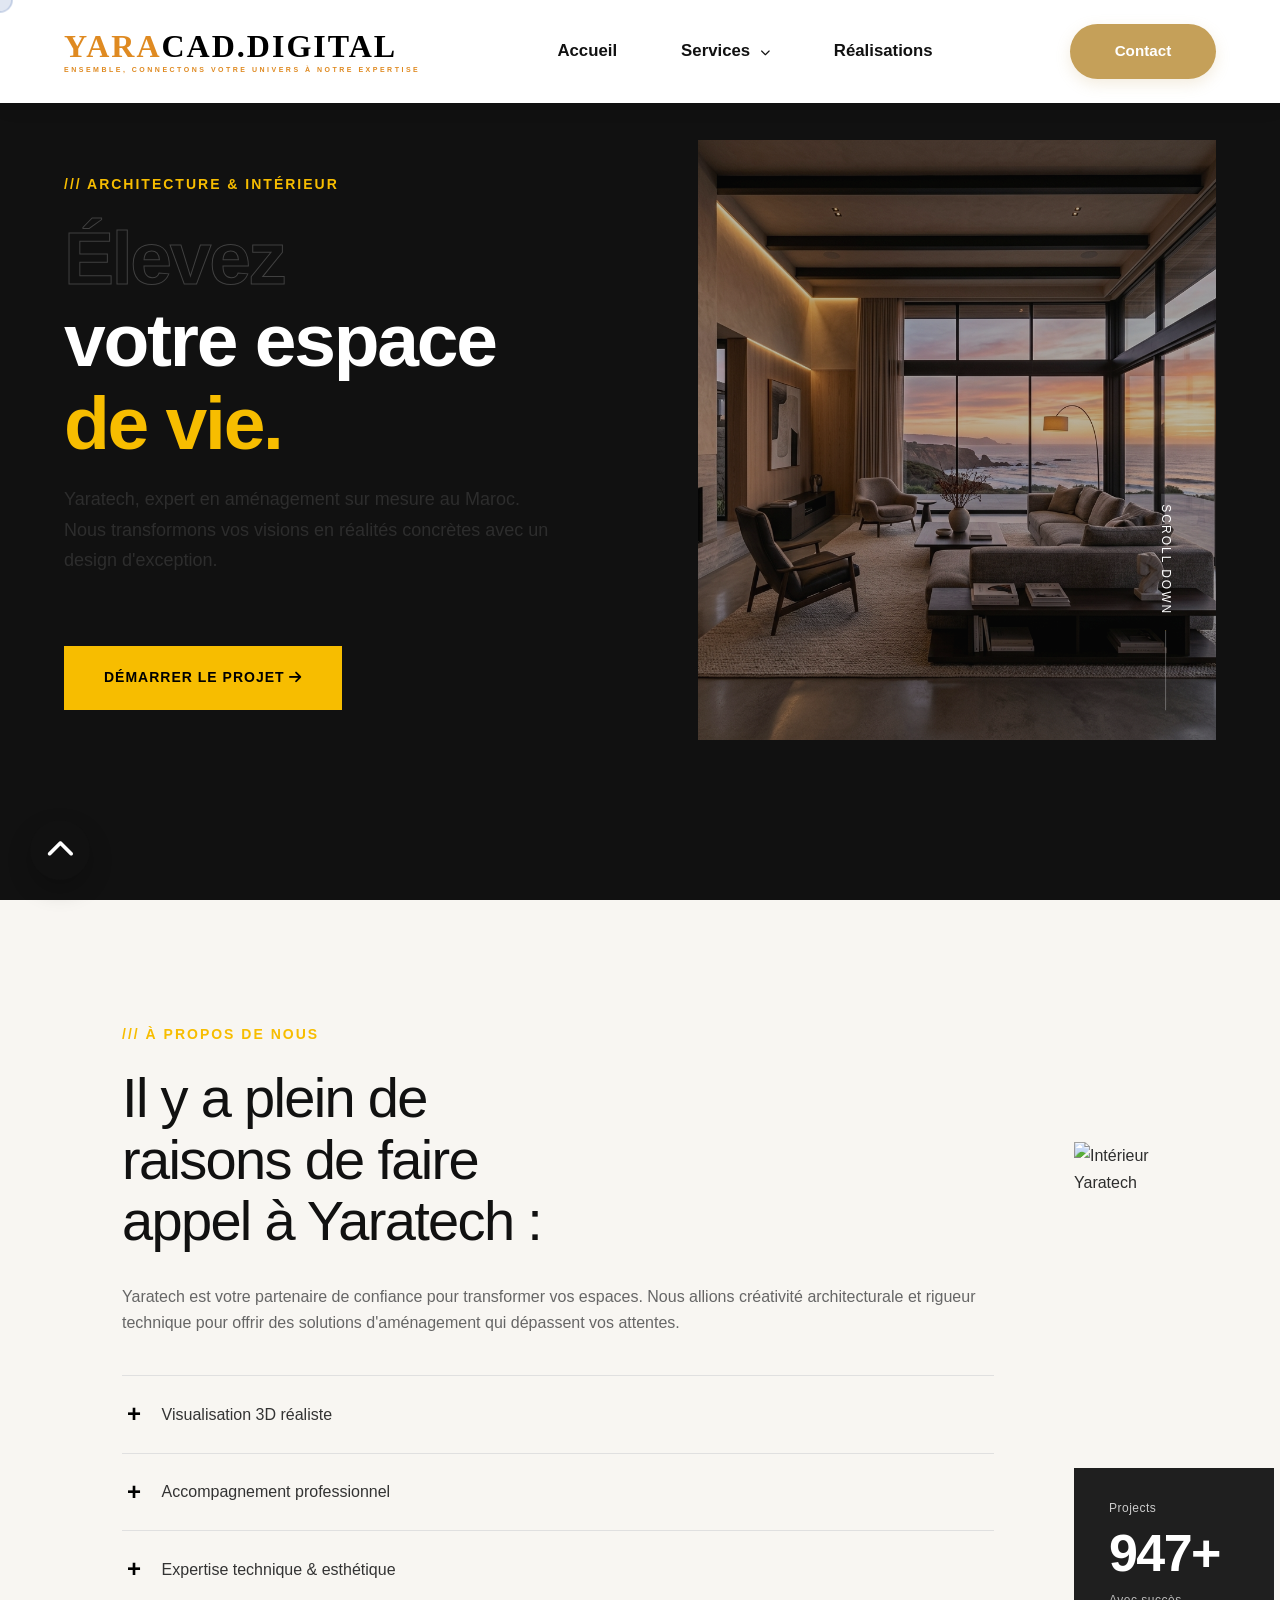
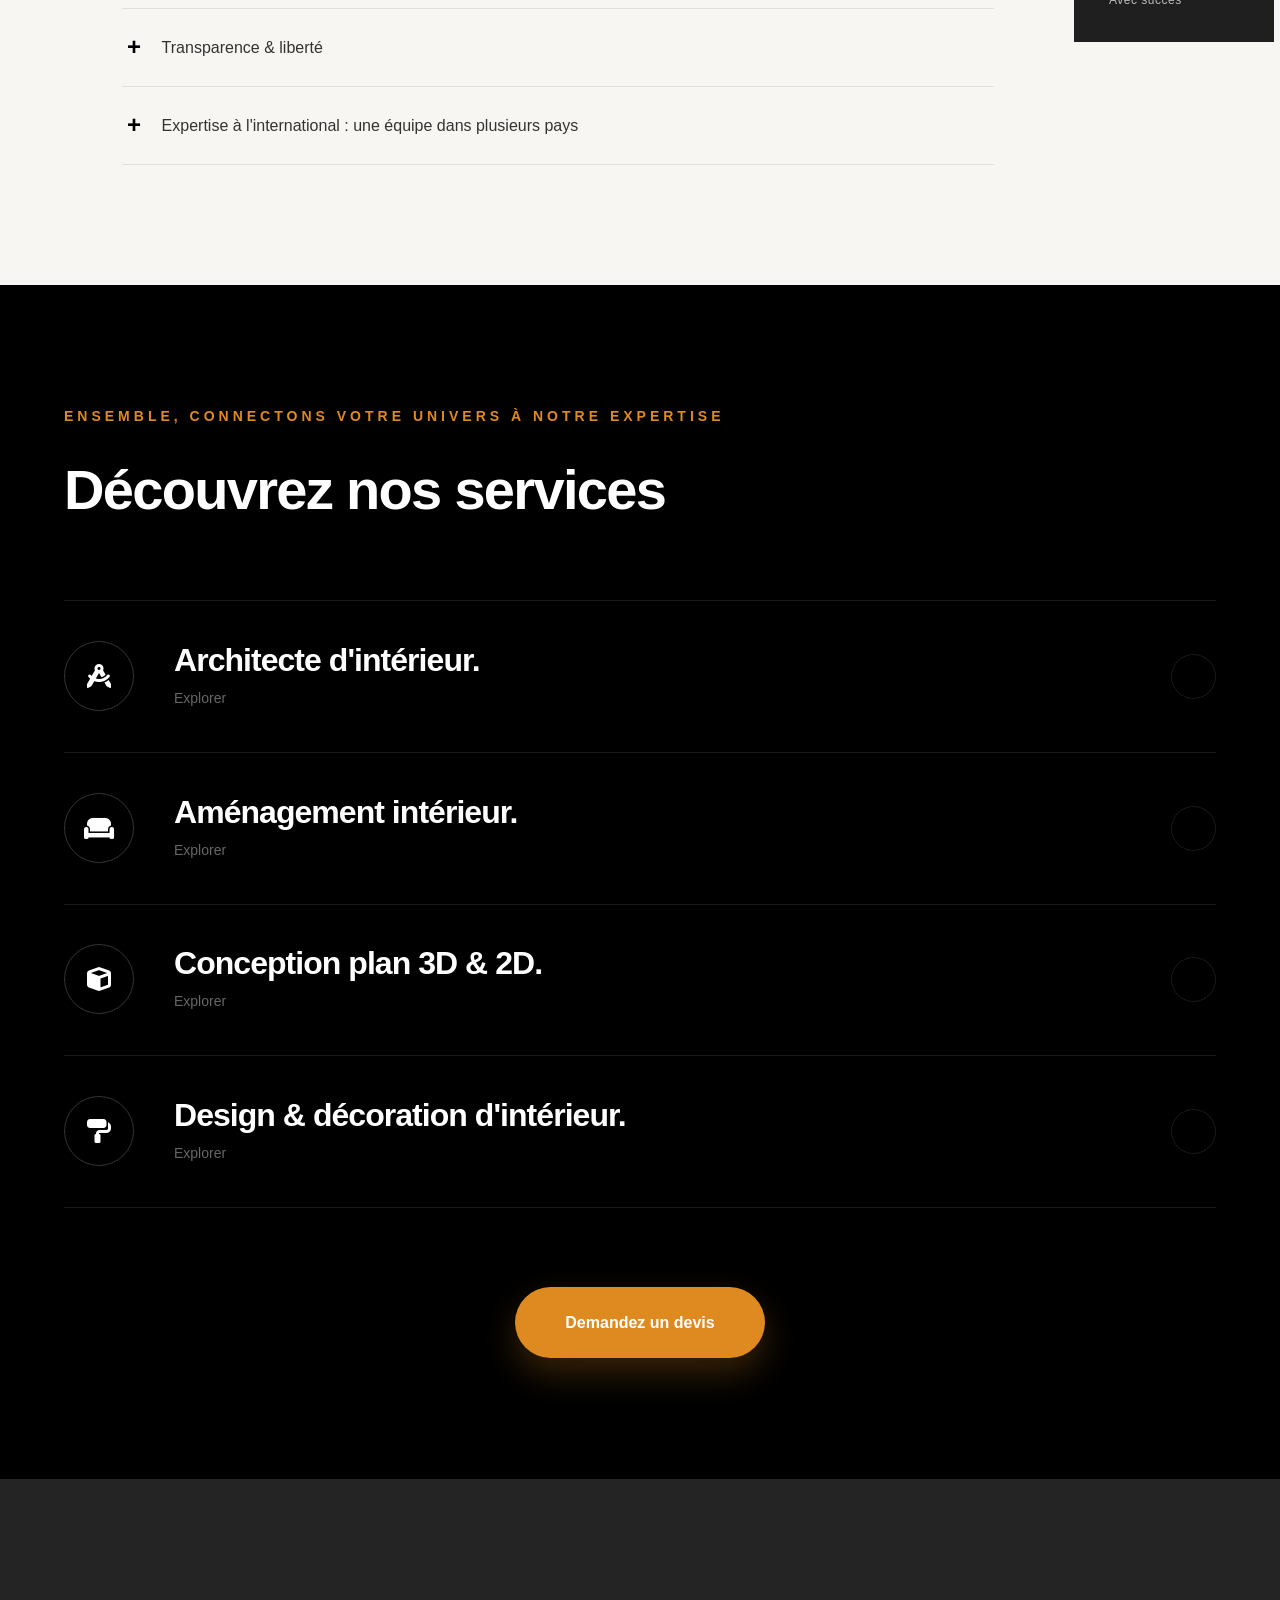
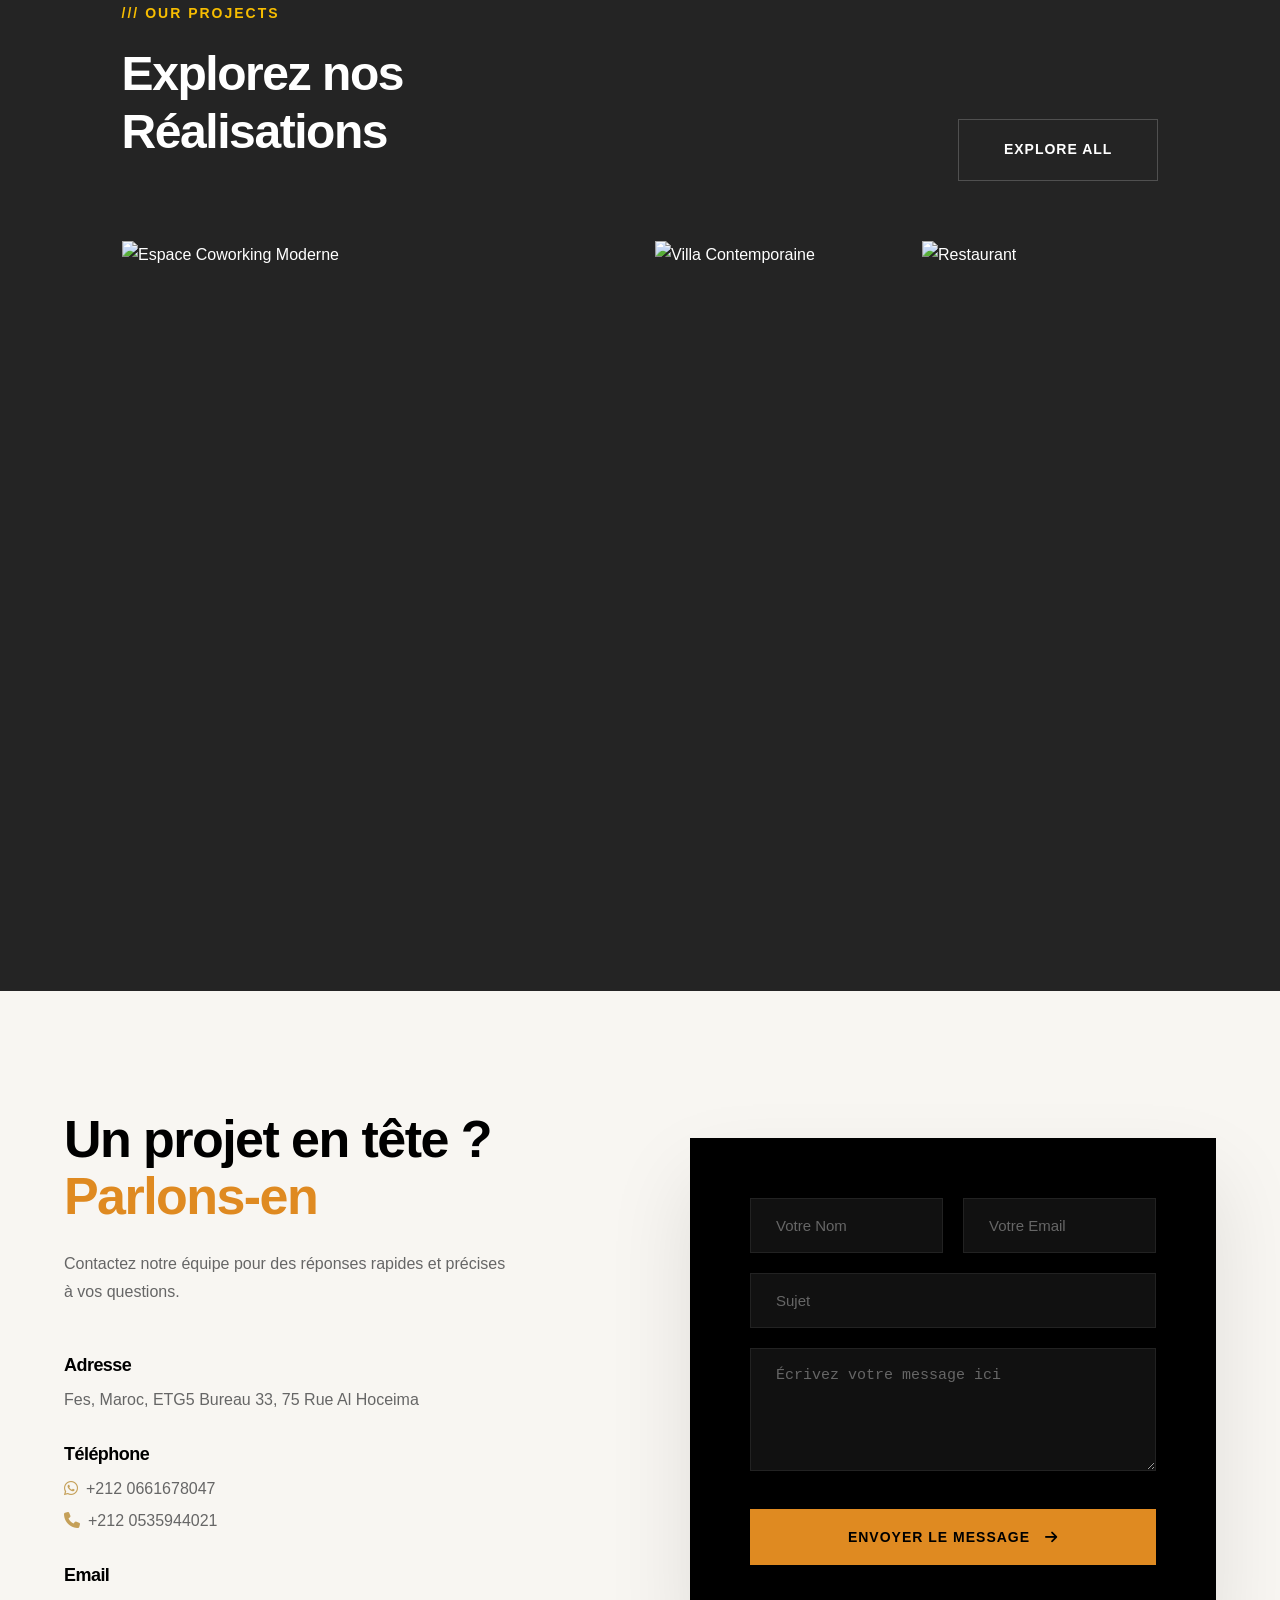
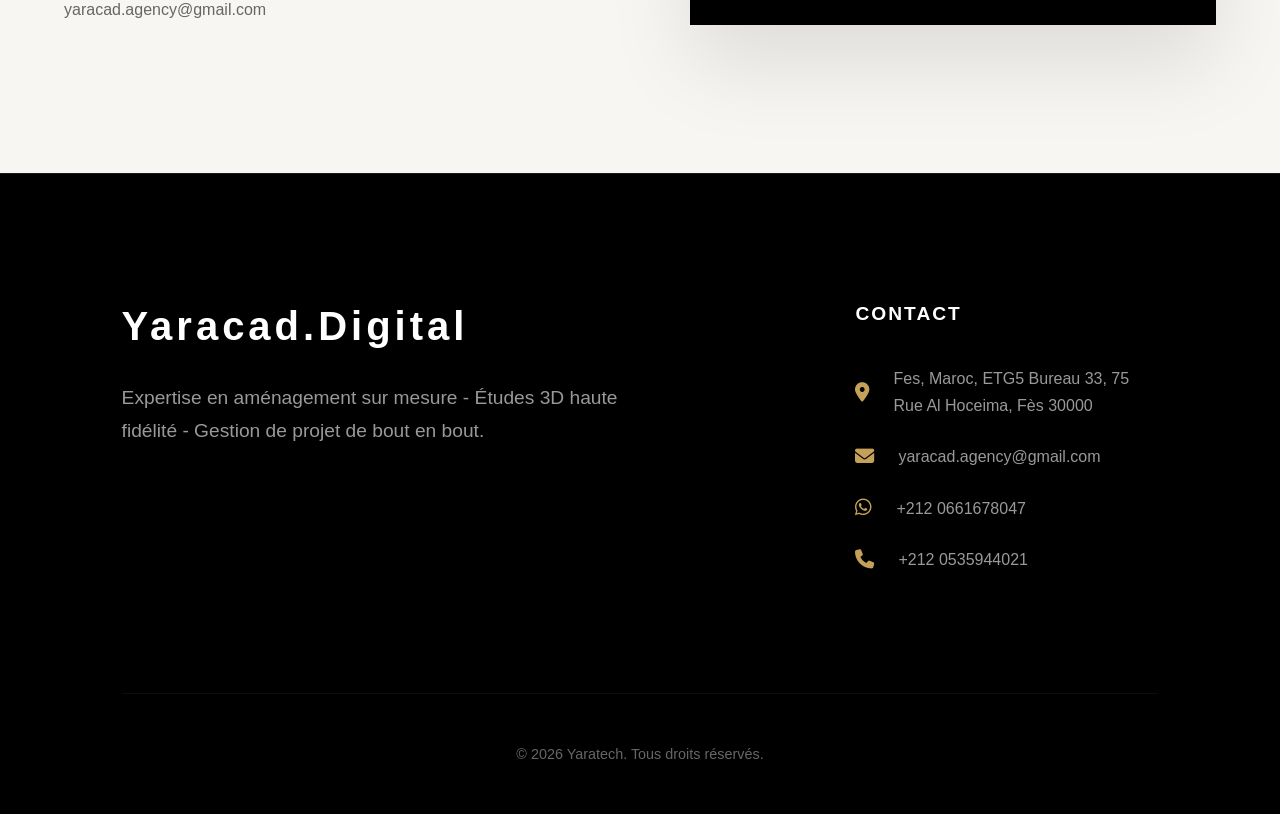
==== commit 186c121c: "init" ====
--- a/index.html
+++ b/index.html
@@ -15,10 +15,6 @@
 <body>
 
     <div class="floating-actions">
-        <a href="https://wa.me/212779644502" class="float-btn whatsapp" target="_blank">
-            <i class="fa-brands fa-whatsapp"></i>
-            <span class="pulse"></span>
-        </a>
         <a href="#header" class="float-btn back-to-top" id="backToTop">
             <i class="fa-solid fa-chevron-up"></i>
         </a>
@@ -27,8 +23,8 @@
     
     <header id="header">
         <div class="logo">
-            <a href="index.html">YARATECH<span class="yara-accent">.</span></a>
-            <span class="sub-logo">VOTRE UNIVERS NOTRE EXPERTISE</span>
+            <a href="index.html"><span class="yara-accent">Yara</span>cad.Digital</a>
+            <span class="sub-logo">Ensemble, connectons votre univers à notre expertise</span>
         </div>
         <nav id="nav-menu">
             <ul>
@@ -94,7 +90,6 @@
             </ul>
         </nav>
         <div class="header-actions">
-            <a href="tel:+2120779644502" class="header-phone hide-mobile">+212 07 79 64 45 02</a>
             <a href="contact.html" class="cta-button hide-mobile">Contact</a>
             <div class="mobile-nav-toggle" id="mobile-nav-toggle">
                 <span></span>
@@ -243,7 +238,7 @@
     <section id="services" class="yara-home-services">
         <div class="potu-container">
             <div class="yara-services-header reveal">
-                <span class="yara-tagline">VOTRE UNIVERS, NOTRE EXPERTISE</span>
+                <span class="yara-tagline"> Ensemble, connectons votre univers à notre expertise</span>
                 <h2 class="yara-services-title">Découvrez nos services</h2>
             </div>
             
@@ -356,11 +351,11 @@
                     </div>
                     <div class="yara-info-item">
                         <h4>Téléphone</h4>
-                        <p>+212 07 79 64 45 02</p>
+                        <p><i class="fa-brands fa-whatsapp" style="margin-right: 8px; color: #c5a059;"></i>+212 0661678047<br><i class="fa-solid fa-phone" style="margin-right: 8px; margin-top: 10px; color: #c5a059;"></i>+212 0535944021</p>
                     </div>
                     <div class="yara-info-item">
                         <h4>Email</h4>
-                        <p>contact@yaratech.ma</p>
+                        <p>yaracad.agency@gmail.com</p>
                     </div>
                 </div>
                 
@@ -392,15 +387,16 @@
         <div class="potu-container">
             <div class="footer-content">
                 <div class="footer-info">
-                    <h3>YARATECH<span>.</span></h3>
+                    <h3><span class="yara-accent">Yara</span>cad.Digital</h3>
                     <p>Expertise en aménagement sur mesure - Études 3D haute fidélité - Gestion de projet de bout en bout.</p>
                 </div>
                 <div class="footer-links">
                     <h4>Contact</h4>
                     <ul>
                         <li><i class="fa-solid fa-location-dot"></i> Fes, Maroc, ETG5 Bureau 33, 75 Rue Al Hoceima, Fès 30000</li>
-                        <li><i class="fa-solid fa-envelope"></i> contact@yaratech.ma</li>
-                        <li><i class="fa-solid fa-phone"></i> +212 07 79 64 45 02</li>
+                        <li><i class="fa-solid fa-envelope"></i> yaracad.agency@gmail.com</li>
+                        <li><i class="fa-brands fa-whatsapp"></i> +212 0661678047</li>
+                        <li><i class="fa-solid fa-phone"></i> +212 0535944021</li>
                     </ul>
                 </div>
             </div>
@@ -419,10 +415,10 @@
             const message = this.querySelector('textarea').value;
 
             const whatsappMessage = `*Nouveau Message Contact (Accueil) - Yaratech*\n\n*Nom :* ${name}\n*Email :* ${email}\n*Sujet :* ${subject}\n*Message :*\n${message}`;
-            const whatsappURL = `https://wa.me/212779644502?text=${encodeURIComponent(whatsappMessage)}`;
+            const whatsappURL = `https://wa.me/212661678047?text=${encodeURIComponent(whatsappMessage)}`;
             window.open(whatsappURL, '_blank');
         });
     </script>
     <script src="script.js"></script>
 </body>
-</html>+</html>
